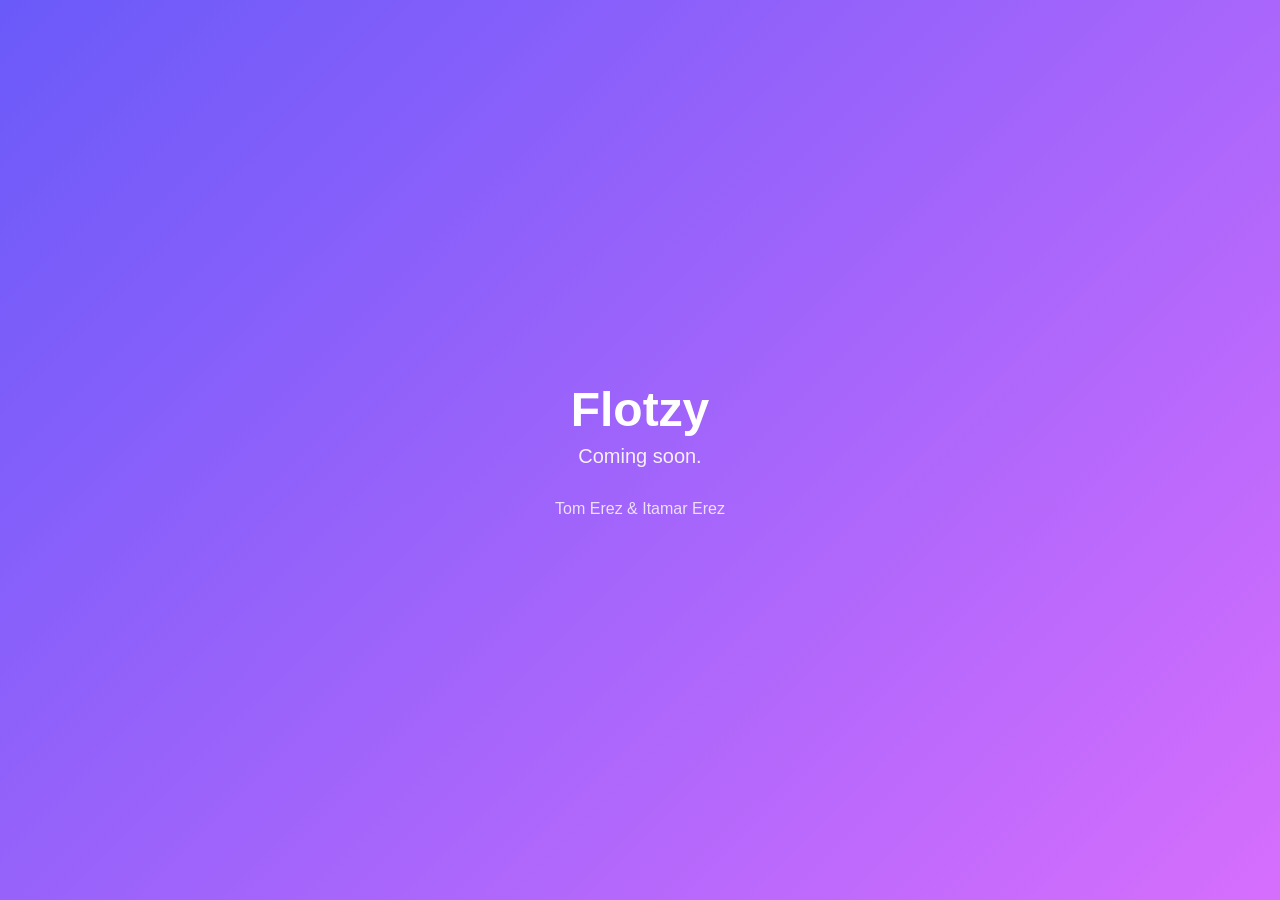
==== index.html @ 6aee915f "Add names to landing page footer Co-Authored-By: Claude Sonnet 5 <noreply@anthropic.com>" ====
<!DOCTYPE html>
<html lang="en">
<head>
<meta charset="UTF-8">
<meta name="viewport" content="width=device-width, initial-scale=1.0">
<title>Flotzy</title>
<style>
  * { box-sizing: border-box; margin: 0; padding: 0; }
  body {
    min-height: 100vh;
    display: flex;
    align-items: center;
    justify-content: center;
    font-family: -apple-system, BlinkMacSystemFont, "Segoe UI", Roboto, sans-serif;
    background: linear-gradient(135deg, #6a5af9, #d66efd);
    color: #fff;
    text-align: center;
    padding: 2rem;
  }
  h1 { font-size: 3rem; margin-bottom: 0.5rem; }
  p { font-size: 1.25rem; opacity: 0.9; }
  footer { margin-top: 2rem; font-size: 1rem; opacity: 0.8; }
</style>
</head>
<body>
  <div>
    <h1>Flotzy</h1>
    <p>Coming soon.</p>
    <footer>Tom Erez &amp; Itamar Erez</footer>
  </div>
</body>
</html>
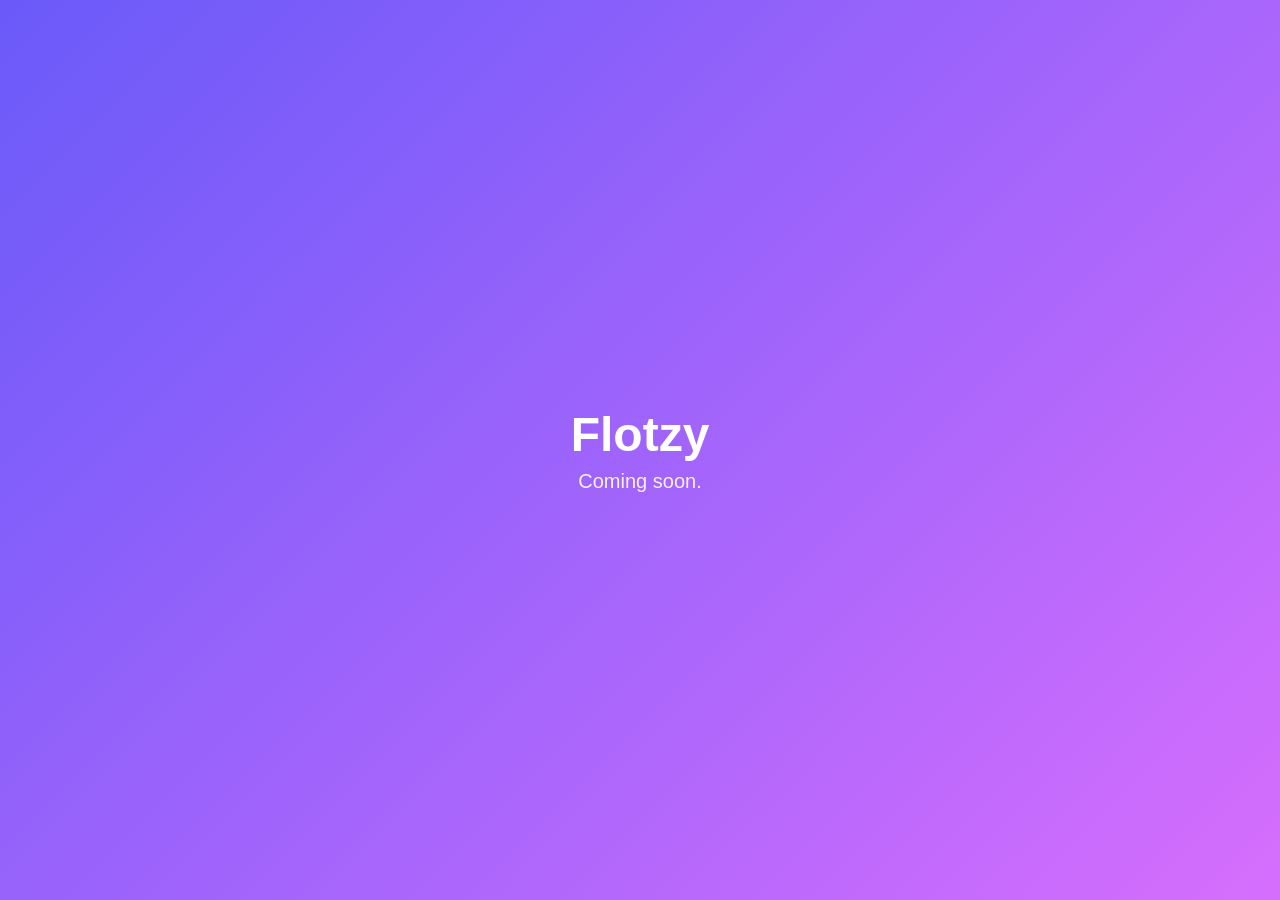
==== commit a86064d3: "Get rid of names" ====
--- a/index.html
+++ b/index.html
@@ -19,14 +19,12 @@
   }
   h1 { font-size: 3rem; margin-bottom: 0.5rem; }
   p { font-size: 1.25rem; opacity: 0.9; }
-  footer { margin-top: 2rem; font-size: 1rem; opacity: 0.8; }
 </style>
 </head>
 <body>
   <div>
     <h1>Flotzy</h1>
     <p>Coming soon.</p>
-    <footer>Tom Erez &amp; Itamar Erez</footer>
   </div>
 </body>
 </html>
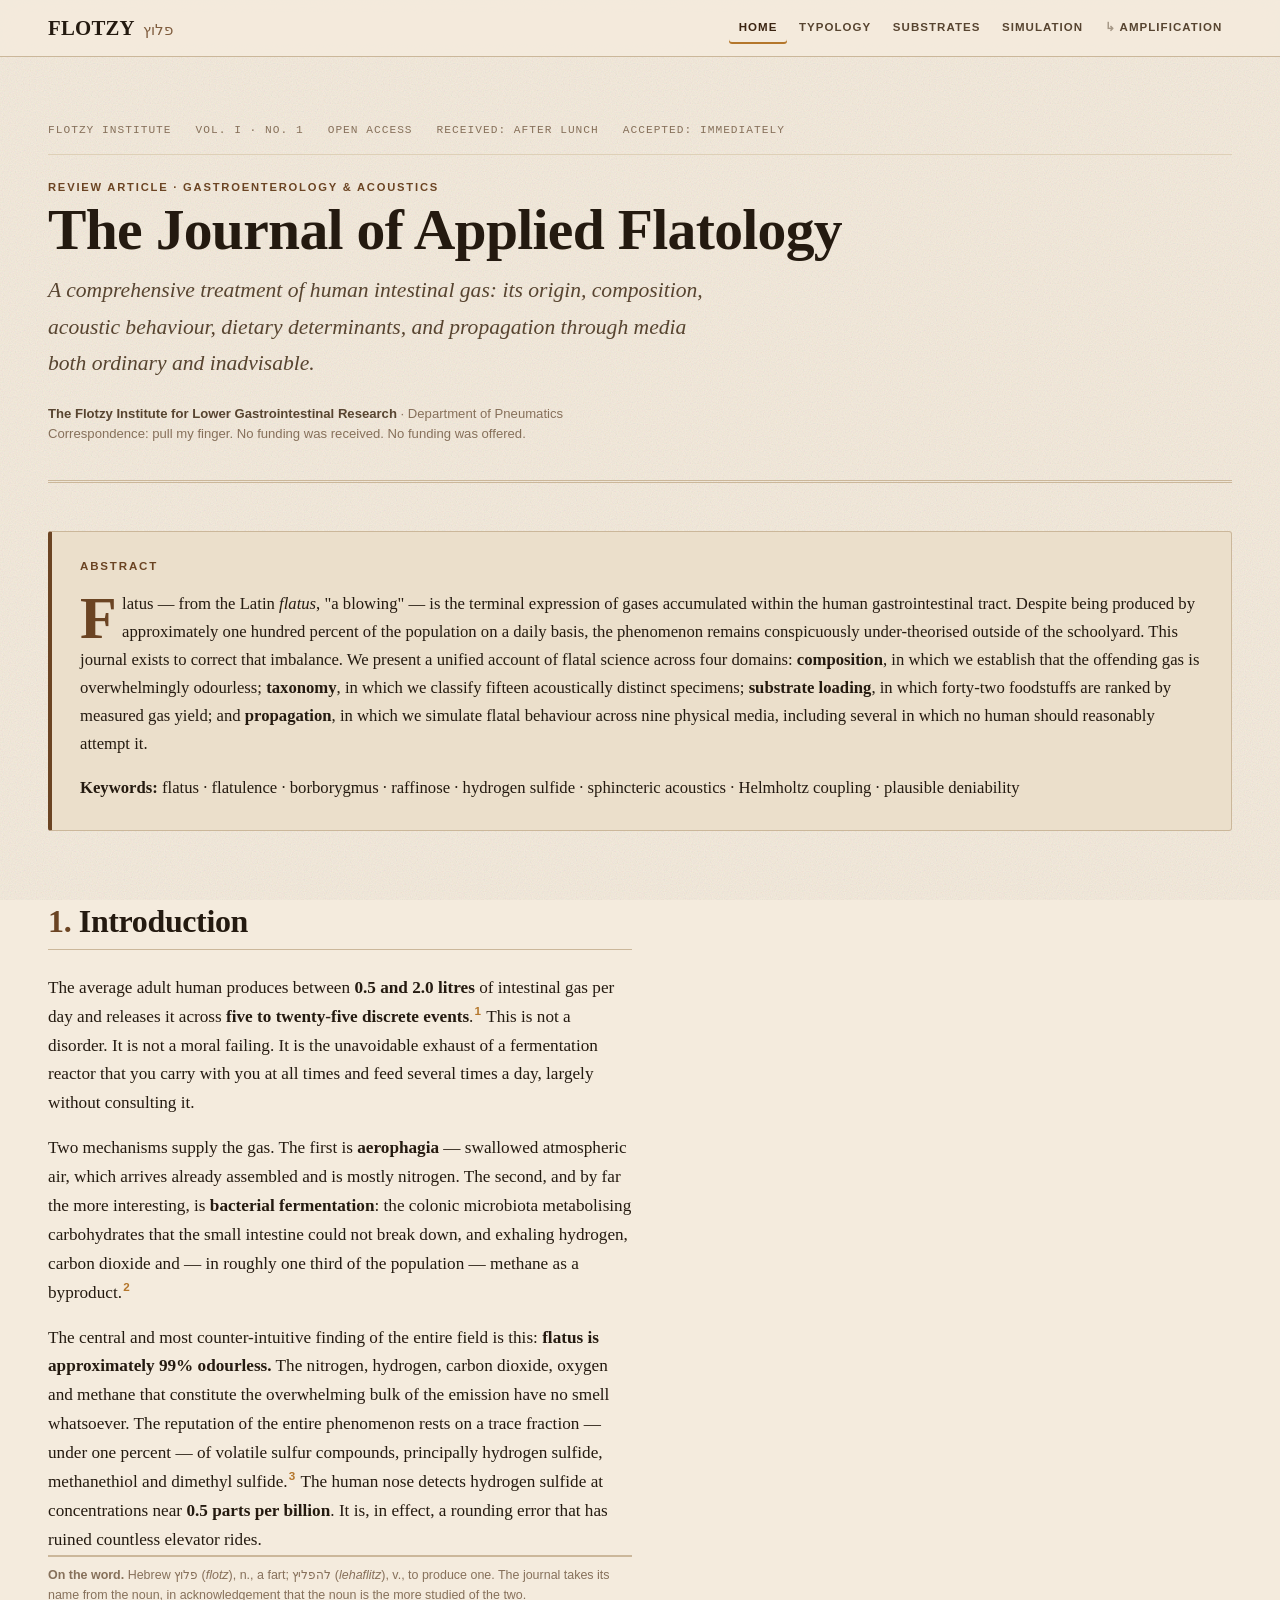
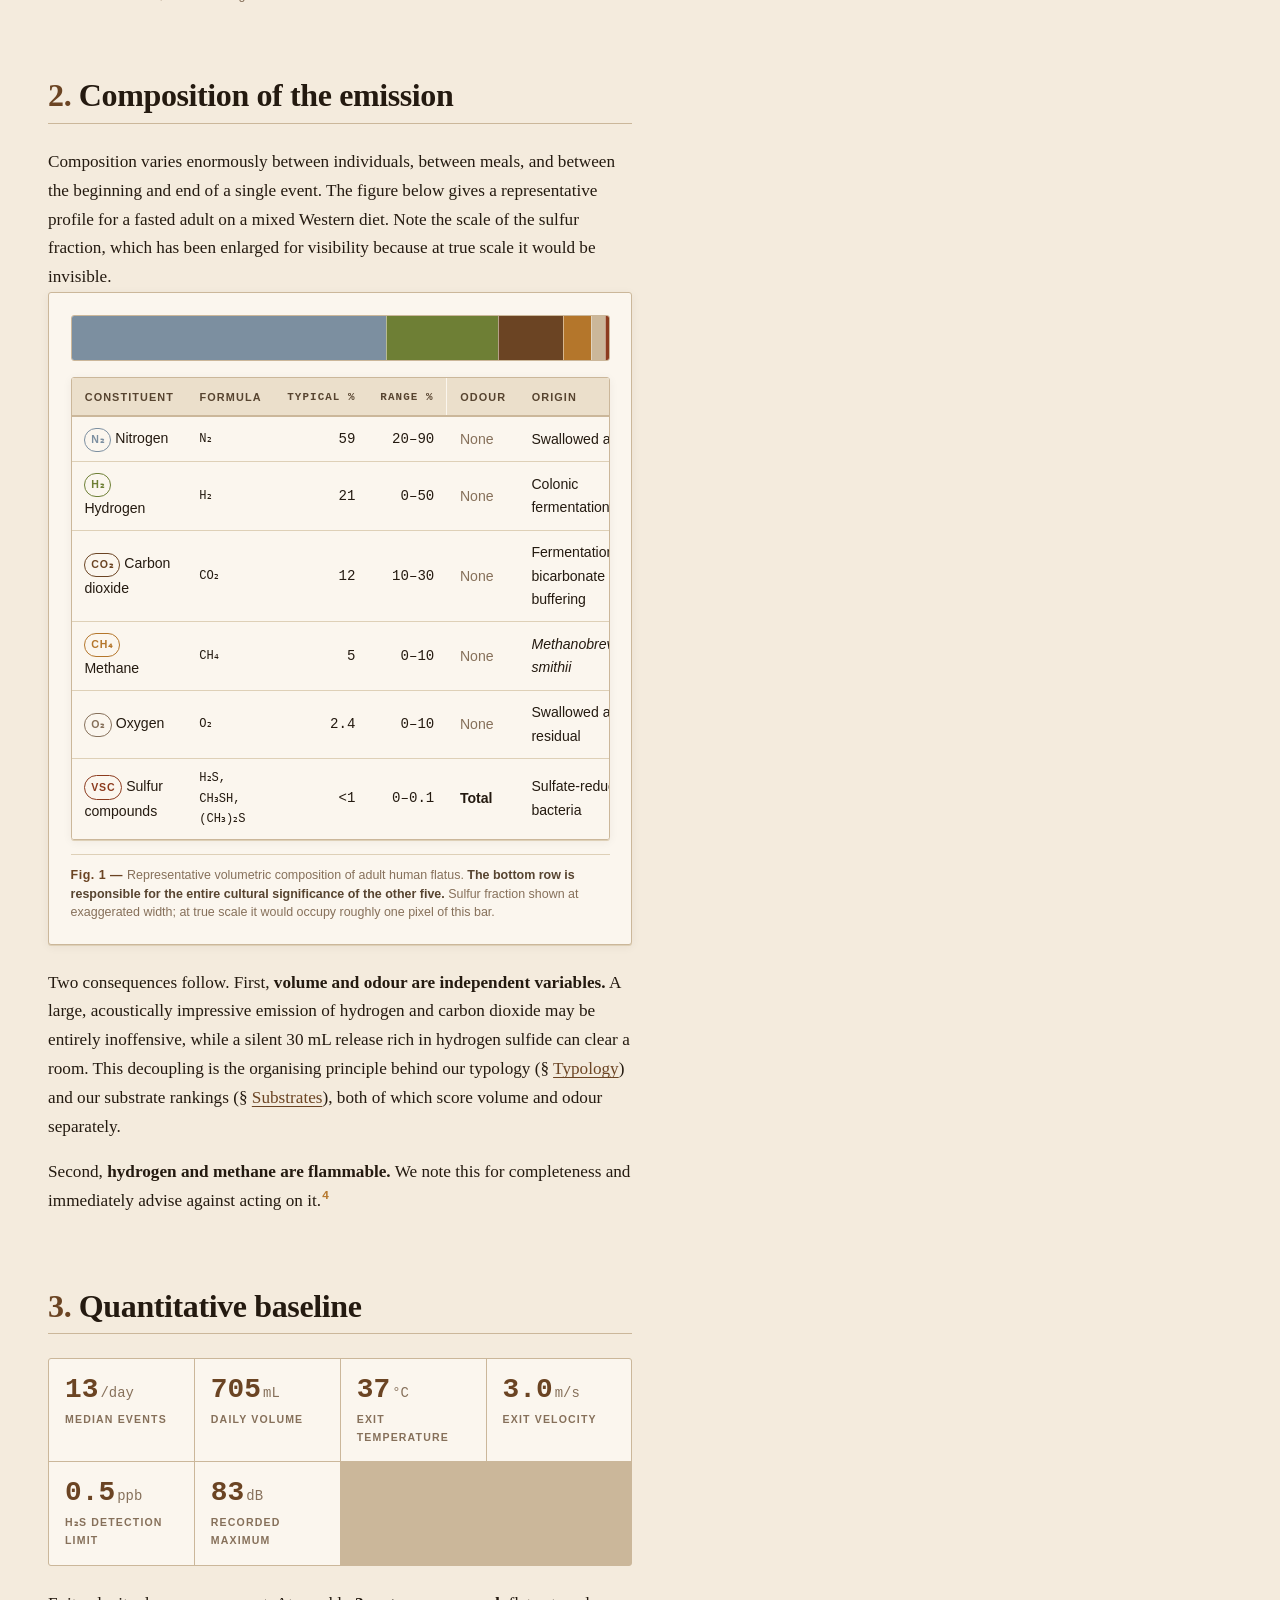
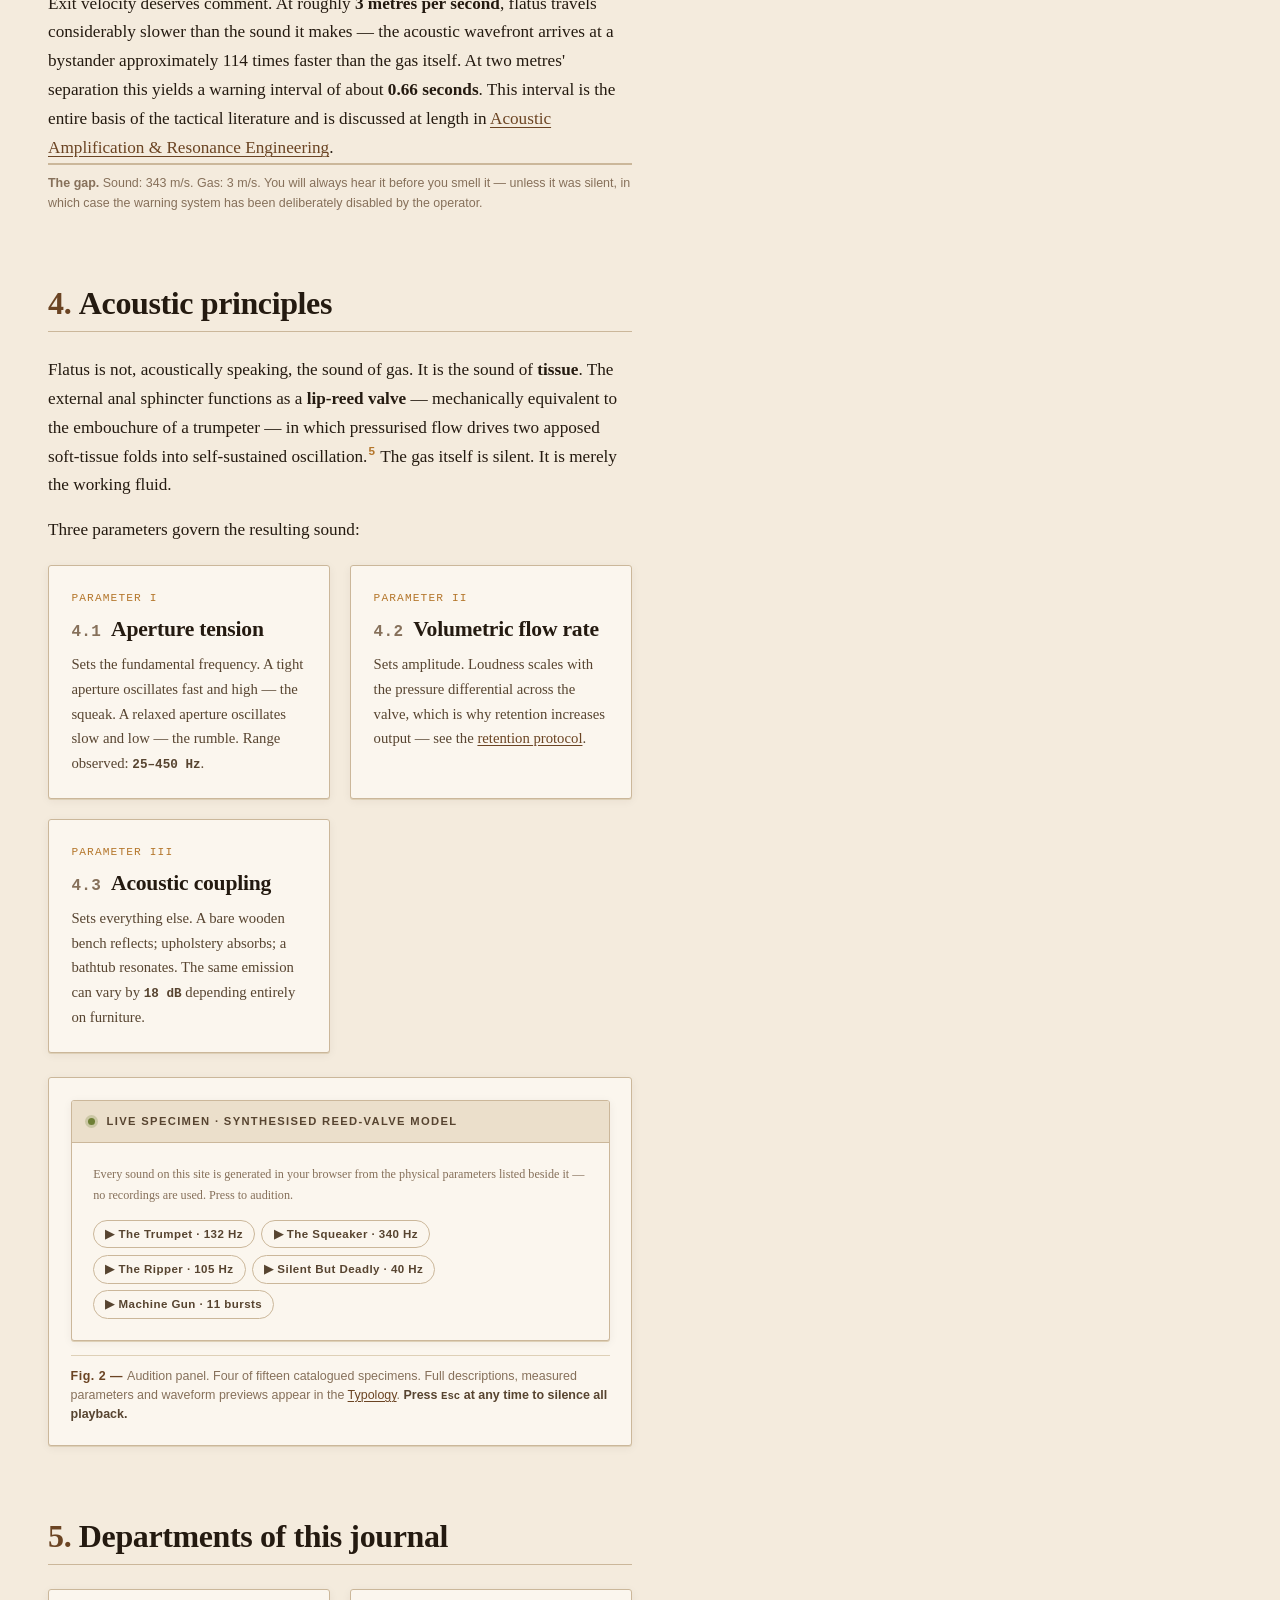
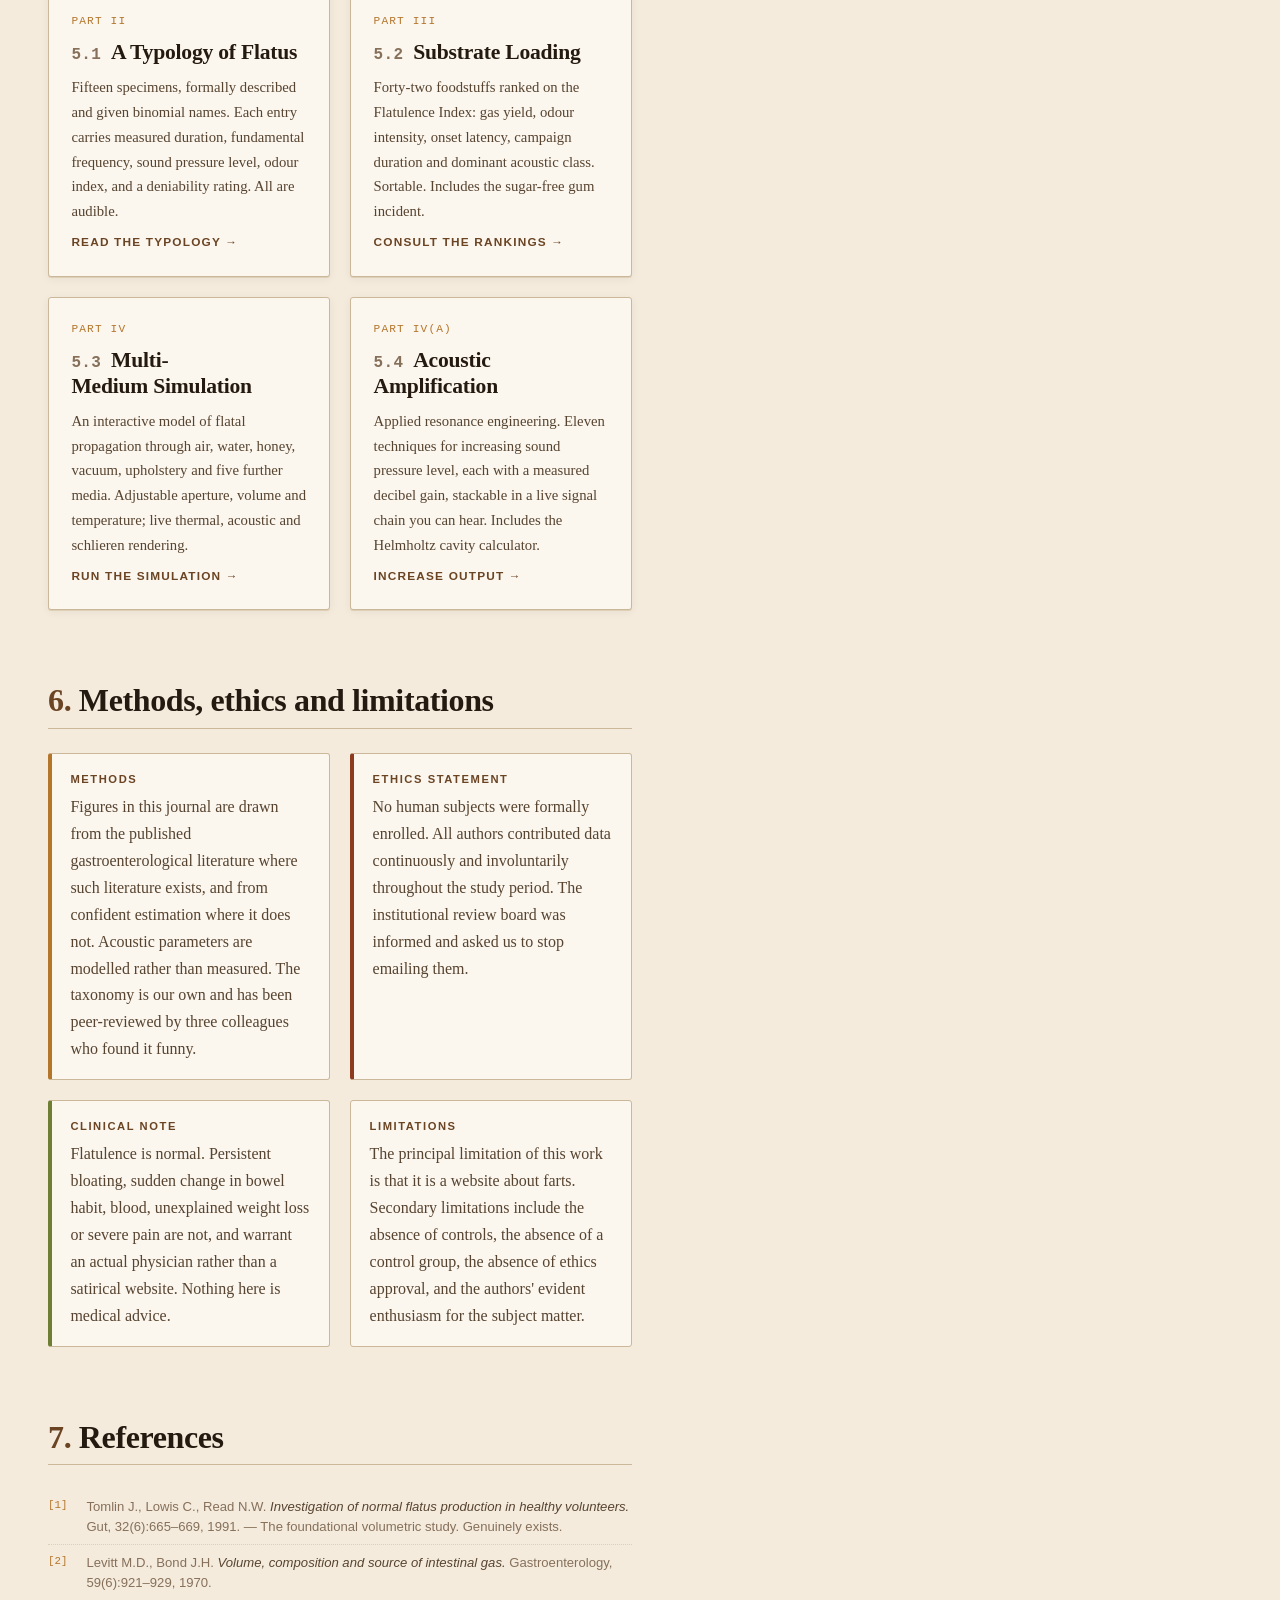
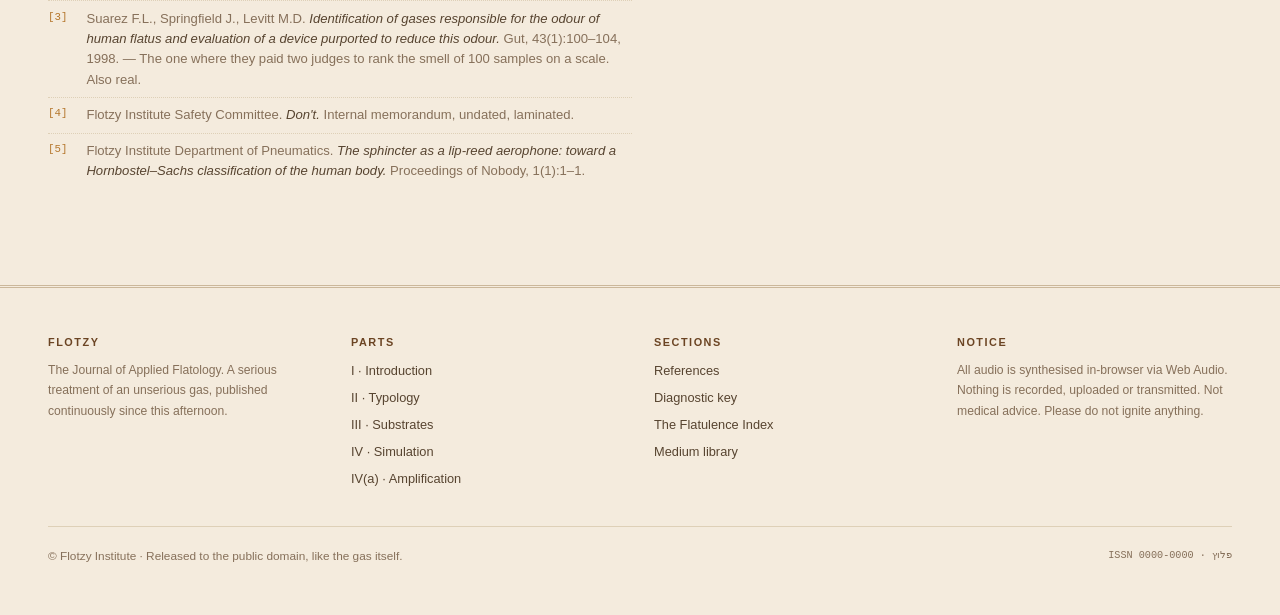
==== commit f077f6a9: "Claude" ====
--- a/index.html
+++ b/index.html
@@ -2,29 +2,386 @@
 <html lang="en">
 <head>
 <meta charset="UTF-8">
-<meta name="viewport" content="width=device-width, initial-scale=1.0">
-<title>Flotzy</title>
-<style>
-  * { box-sizing: border-box; margin: 0; padding: 0; }
-  body {
-    min-height: 100vh;
-    display: flex;
-    align-items: center;
-    justify-content: center;
-    font-family: -apple-system, BlinkMacSystemFont, "Segoe UI", Roboto, sans-serif;
-    background: linear-gradient(135deg, #6a5af9, #d66efd);
-    color: #fff;
-    text-align: center;
-    padding: 2rem;
-  }
-  h1 { font-size: 3rem; margin-bottom: 0.5rem; }
-  p { font-size: 1.25rem; opacity: 0.9; }
-</style>
+<meta name="viewport" content="width=device-width, initial-scale=1">
+<title>Flotzy — Journal of Applied Flatology</title>
+<meta name="description" content="Flotzy: a peer-reviewed-adjacent journal of applied flatology. Composition, acoustics, taxonomy, dietary loading and multi-medium simulation of human intestinal gas.">
+<meta property="og:title" content="Flotzy — Journal of Applied Flatology">
+<meta property="og:description" content="The serious study of an unserious gas.">
+<meta property="og:type" content="website">
+<link rel="icon" href="data:image/svg+xml,%3Csvg xmlns='http://www.w3.org/2000/svg' viewBox='0 0 32 32'%3E%3Crect width='32' height='32' rx='7' fill='%236B4423'/%3E%3Cellipse cx='12' cy='19' rx='7' ry='5.5' fill='%23E1D2B9' opacity='.9'/%3E%3Cellipse cx='21' cy='14' rx='5' ry='4' fill='%23B4762B'/%3E%3Cellipse cx='24' cy='22' rx='3.4' ry='2.7' fill='%23E1D2B9' opacity='.7'/%3E%3C/svg%3E">
+<link rel="stylesheet" href="assets/css/paper.css">
 </head>
 <body>
-  <div>
-    <h1>Flotzy</h1>
-    <p>Coming soon.</p>
+
+<a class="skip" href="#main">Skip to content</a>
+
+<header class="topbar">
+  <div class="shell topbar__in">
+    <a class="wordmark" href="index.html">
+      <b>FLOTZY</b>
+      <span class="heb" lang="he" dir="rtl">פלוץ</span>
+    </a>
+    <nav class="nav" aria-label="Primary">
+      <a href="index.html">Home</a>
+      <a href="types.html">Typology</a>
+      <a href="foods.html">Substrates</a>
+      <a href="science.html">Simulation</a>
+      <a class="sub" href="amplification.html">Amplification</a>
+    </nav>
   </div>
+</header>
+
+<main id="main" class="shell paper-body">
+
+  <!-- ======================= MASTHEAD ======================= -->
+  <div class="masthead">
+    <div class="masthead__meta">
+      <span>Flotzy Institute</span>
+      <span>Vol. I · No. 1</span>
+      <span>Open Access</span>
+      <span>Received: after lunch</span>
+      <span>Accepted: immediately</span>
+    </div>
+    <p class="kicker">Review Article · Gastroenterology &amp; Acoustics</p>
+    <h1>The Journal of Applied Flatology</h1>
+    <p class="subtitle">A comprehensive treatment of human intestinal gas: its origin, composition,
+      acoustic behaviour, dietary determinants, and propagation through media both ordinary and inadvisable.</p>
+    <p class="byline">
+      <b>The Flotzy Institute for Lower Gastrointestinal Research</b> · Department of Pneumatics<br>
+      Correspondence: pull my finger. <span class="muted">No funding was received. No funding was offered.</span>
+    </p>
+  </div>
+
+  <div class="paper-grid section-gap numbered">
+
+    <!-- ======================= ABSTRACT ======================= -->
+    <div class="full">
+      <div class="abstract flow-md">
+        <h2>Abstract</h2>
+        <p class="dropcap">Flatus — from the Latin <i>flatus</i>, "a blowing" — is the terminal expression of
+          gases accumulated within the human gastrointestinal tract. Despite being produced by
+          approximately one hundred percent of the population on a daily basis, the phenomenon remains
+          conspicuously under-theorised outside of the schoolyard. This journal exists to correct that
+          imbalance. We present a unified account of flatal science across four domains: <b>composition</b>,
+          in which we establish that the offending gas is overwhelmingly odourless; <b>taxonomy</b>, in which
+          we classify fifteen acoustically distinct specimens; <b>substrate loading</b>, in which forty-two
+          foodstuffs are ranked by measured gas yield; and <b>propagation</b>, in which we simulate
+          flatal behaviour across nine physical media, including several in which no human should
+          reasonably attempt it.</p>
+        <p><b>Keywords:</b> flatus · flatulence · borborygmus · raffinose · hydrogen sulfide ·
+          sphincteric acoustics · Helmholtz coupling · plausible deniability</p>
+      </div>
+    </div>
+
+    <!-- ======================= 1. INTRODUCTION ======================= -->
+    <section>
+      <h2 class="section-head">Introduction</h2>
+      <div class="prose flow-md">
+        <p>The average adult human produces between <b>0.5 and 2.0 litres</b> of intestinal gas per day and
+          releases it across <b>five to twenty-five discrete events</b>.<a class="fn" href="#r1">1</a> This is not
+          a disorder. It is not a moral failing. It is the unavoidable exhaust of a fermentation reactor
+          that you carry with you at all times and feed several times a day, largely without consulting it.</p>
+
+        <p>Two mechanisms supply the gas. The first is <b>aerophagia</b> — swallowed atmospheric air, which
+          arrives already assembled and is mostly nitrogen. The second, and by far the more interesting,
+          is <b>bacterial fermentation</b>: the colonic microbiota metabolising carbohydrates that the small
+          intestine could not break down, and exhaling hydrogen, carbon dioxide and — in roughly one third
+          of the population — methane as a byproduct.<a class="fn" href="#r2">2</a></p>
+
+        <p>The central and most counter-intuitive finding of the entire field is this: <b>flatus is
+          approximately 99% odourless.</b> The nitrogen, hydrogen, carbon dioxide, oxygen and methane that
+          constitute the overwhelming bulk of the emission have no smell whatsoever. The reputation of the
+          entire phenomenon rests on a trace fraction — under one percent — of volatile sulfur compounds,
+          principally hydrogen sulfide, methanethiol and dimethyl sulfide.<a class="fn" href="#r3">3</a>
+          The human nose detects hydrogen sulfide at concentrations near <b>0.5 parts per billion</b>.
+          It is, in effect, a rounding error that has ruined countless elevator rides.</p>
+      </div>
+
+      <aside class="marginal">
+        <b>On the word.</b> Hebrew <span lang="he" dir="rtl">פלוץ</span> (<i>flotz</i>), n., a fart;
+        <span lang="he" dir="rtl">להפליץ</span> (<i>lehaflitz</i>), v., to produce one. The journal takes its
+        name from the noun, in acknowledgement that the noun is the more studied of the two.
+      </aside>
+    </section>
+
+    <!-- ======================= 2. COMPOSITION ======================= -->
+    <section>
+      <h2 class="section-head">Composition of the emission</h2>
+
+      <div class="prose flow-md">
+        <p>Composition varies enormously between individuals, between meals, and between the beginning
+          and end of a single event. The figure below gives a representative profile for a fasted adult
+          on a mixed Western diet. Note the scale of the sulfur fraction, which has been enlarged for
+          visibility because at true scale it would be invisible.</p>
+      </div>
+
+      <figure data-fig class="full">
+        <div class="gasbar" role="img" aria-label="Stacked bar: nitrogen 59 percent, hydrogen 21 percent, carbon dioxide 12 percent, methane 5 percent, oxygen 3 percent, sulfur compounds under 1 percent.">
+          <span style="--w:59; --c:var(--steam)"></span>
+          <span style="--w:21; --c:var(--methane)"></span>
+          <span style="--w:12; --c:var(--brown)"></span>
+          <span style="--w:5;  --c:var(--ochre)"></span>
+          <span style="--w:2.4;--c:var(--rule)"></span>
+          <span style="--w:0.6;--c:var(--hazard)"></span>
+        </div>
+
+        <div class="table-wrap" style="margin-top:1rem">
+          <table>
+            <thead>
+              <tr><th>Constituent</th><th>Formula</th><th class="num">Typical %</th><th class="num">Range %</th><th>Odour</th><th>Origin</th></tr>
+            </thead>
+            <tbody>
+              <tr><td><span class="tag tag--steam">N₂</span> Nitrogen</td><td class="mono">N₂</td><td class="num">59</td><td class="num">20–90</td><td class="muted">None</td><td>Swallowed air</td></tr>
+              <tr><td><span class="tag tag--meth">H₂</span> Hydrogen</td><td class="mono">H₂</td><td class="num">21</td><td class="num">0–50</td><td class="muted">None</td><td>Colonic fermentation</td></tr>
+              <tr><td><span class="tag tag--brown">CO₂</span> Carbon dioxide</td><td class="mono">CO₂</td><td class="num">12</td><td class="num">10–30</td><td class="muted">None</td><td>Fermentation; bicarbonate buffering</td></tr>
+              <tr><td><span class="tag tag--ochre">CH₄</span> Methane</td><td class="mono">CH₄</td><td class="num">5</td><td class="num">0–10</td><td class="muted">None</td><td><i>Methanobrevibacter smithii</i></td></tr>
+              <tr><td><span class="tag">O₂</span> Oxygen</td><td class="mono">O₂</td><td class="num">2.4</td><td class="num">0–10</td><td class="muted">None</td><td>Swallowed air, residual</td></tr>
+              <tr><td><span class="tag tag--haz">VSC</span> Sulfur compounds</td><td class="mono">H₂S, CH₃SH, (CH₃)₂S</td><td class="num">&lt;1</td><td class="num">0–0.1</td><td><b>Total</b></td><td>Sulfate-reducing bacteria</td></tr>
+            </tbody>
+          </table>
+        </div>
+        <figcaption>Representative volumetric composition of adult human flatus. <b>The bottom row is
+          responsible for the entire cultural significance of the other five.</b> Sulfur fraction shown at
+          exaggerated width; at true scale it would occupy roughly one pixel of this bar.</figcaption>
+      </figure>
+
+      <div class="prose flow-md" style="margin-top:1.5rem">
+        <p>Two consequences follow. First, <b>volume and odour are independent variables.</b> A large,
+          acoustically impressive emission of hydrogen and carbon dioxide may be entirely inoffensive,
+          while a silent 30 mL release rich in hydrogen sulfide can clear a room. This decoupling is the
+          organising principle behind our typology (§ <a href="types.html">Typology</a>) and our substrate
+          rankings (§ <a href="foods.html">Substrates</a>), both of which score volume and odour separately.</p>
+        <p>Second, <b>hydrogen and methane are flammable.</b> We note this for completeness and
+          immediately advise against acting on it.<a class="fn" href="#r4">4</a></p>
+      </div>
+    </section>
+
+    <!-- ======================= 3. QUANTITATIVE BASELINE ======================= -->
+    <section>
+      <h2 class="section-head">Quantitative baseline</h2>
+
+      <div class="full">
+        <div class="metrics">
+          <div class="metric"><div class="metric__v">13<small>/day</small></div><div class="metric__k">Median events</div></div>
+          <div class="metric"><div class="metric__v">705<small>mL</small></div><div class="metric__k">Daily volume</div></div>
+          <div class="metric"><div class="metric__v">37<small>°C</small></div><div class="metric__k">Exit temperature</div></div>
+          <div class="metric"><div class="metric__v">3.0<small>m/s</small></div><div class="metric__k">Exit velocity</div></div>
+          <div class="metric"><div class="metric__v">0.5<small>ppb</small></div><div class="metric__k">H₂S detection limit</div></div>
+          <div class="metric"><div class="metric__v">83<small>dB</small></div><div class="metric__k">Recorded maximum</div></div>
+        </div>
+      </div>
+
+      <div class="prose flow-md" style="margin-top:1.5rem">
+        <p>Exit velocity deserves comment. At roughly <b>3 metres per second</b>, flatus travels
+          considerably slower than the sound it makes — the acoustic wavefront arrives at a bystander
+          approximately 114 times faster than the gas itself. At two metres' separation this yields a
+          warning interval of about <b>0.66 seconds</b>. This interval is the entire basis of the tactical
+          literature and is discussed at length in
+          <a href="amplification.html">Acoustic Amplification &amp; Resonance Engineering</a>.</p>
+      </div>
+
+      <aside class="marginal">
+        <b>The gap.</b> Sound: 343 m/s. Gas: 3 m/s. You will always hear it before you smell it — unless
+        it was silent, in which case the warning system has been deliberately disabled by the operator.
+      </aside>
+    </section>
+
+    <!-- ======================= 4. ACOUSTICS ======================= -->
+    <section>
+      <h2 class="section-head">Acoustic principles</h2>
+
+      <div class="prose flow-md">
+        <p>Flatus is not, acoustically speaking, the sound of gas. It is the sound of <b>tissue</b>. The
+          external anal sphincter functions as a <b>lip-reed valve</b> — mechanically equivalent to the
+          embouchure of a trumpeter — in which pressurised flow drives two apposed soft-tissue folds into
+          self-sustained oscillation.<a class="fn" href="#r5">5</a> The gas itself is silent. It is merely
+          the working fluid.</p>
+
+        <p>Three parameters govern the resulting sound:</p>
+      </div>
+
+      <div class="grid-2 full" style="margin-top:1.25rem">
+        <div class="card">
+          <span class="card__no">Parameter I</span>
+          <h3>Aperture tension</h3>
+          <p>Sets the fundamental frequency. A tight aperture oscillates fast and high — the squeak. A
+            relaxed aperture oscillates slow and low — the rumble. Range observed: <b class="mono">25–450 Hz</b>.</p>
+        </div>
+        <div class="card">
+          <span class="card__no">Parameter II</span>
+          <h3>Volumetric flow rate</h3>
+          <p>Sets amplitude. Loudness scales with the pressure differential across the valve, which is why
+            retention increases output — see the <a href="amplification.html">retention protocol</a>.</p>
+        </div>
+        <div class="card">
+          <span class="card__no">Parameter III</span>
+          <h3>Acoustic coupling</h3>
+          <p>Sets everything else. A bare wooden bench reflects; upholstery absorbs; a bathtub resonates.
+            The same emission can vary by <b class="mono">18 dB</b> depending entirely on furniture.</p>
+        </div>
+      </div>
+
+      <figure data-fig class="full" style="margin-top:1.5rem">
+        <div class="panel">
+          <div class="panel__bar"><span class="dot"></span> Live specimen · synthesised reed-valve model</div>
+          <div class="panel__body">
+            <p class="tiny muted" style="margin-bottom:.9rem">Every sound on this site is generated in your
+              browser from the physical parameters listed beside it — no recordings are used. Press to audition.</p>
+            <div class="chips">
+              <button class="chip" data-fart="trumpet" type="button">▶ The Trumpet · 132 Hz</button>
+              <button class="chip" data-fart="squeaker" type="button">▶ The Squeaker · 340 Hz</button>
+              <button class="chip" data-fart="ripper" type="button">▶ The Ripper · 105 Hz</button>
+              <button class="chip" data-fart="silent" type="button">▶ Silent But Deadly · 40 Hz</button>
+              <button class="chip" data-fart="machinegun" type="button">▶ Machine Gun · 11 bursts</button>
+            </div>
+          </div>
+        </div>
+        <figcaption>Audition panel. Four of fifteen catalogued specimens. Full descriptions, measured
+          parameters and waveform previews appear in the <a href="types.html">Typology</a>.
+          <b>Press <kbd>Esc</kbd> at any time to silence all playback.</b></figcaption>
+      </figure>
+    </section>
+
+    <!-- ======================= 5. DEPARTMENTS ======================= -->
+    <section>
+      <h2 class="section-head">Departments of this journal</h2>
+
+      <div class="cards full">
+        <a class="card" href="types.html">
+          <span class="card__no">Part II</span>
+          <h3>A Typology of Flatus</h3>
+          <p>Fifteen specimens, formally described and given binomial names. Each entry carries measured
+            duration, fundamental frequency, sound pressure level, odour index, and a deniability rating.
+            All are audible.</p>
+          <span class="card__go">Read the typology →</span>
+        </a>
+        <a class="card" href="foods.html">
+          <span class="card__no">Part III</span>
+          <h3>Substrate Loading</h3>
+          <p>Forty-two foodstuffs ranked on the Flatulence Index: gas yield, odour intensity, onset latency,
+            campaign duration and dominant acoustic class. Sortable. Includes the sugar-free gum incident.</p>
+          <span class="card__go">Consult the rankings →</span>
+        </a>
+        <a class="card" href="science.html">
+          <span class="card__no">Part IV</span>
+          <h3>Multi-Medium Simulation</h3>
+          <p>An interactive model of flatal propagation through air, water, honey, vacuum, upholstery and
+            five further media. Adjustable aperture, volume and temperature; live thermal, acoustic and
+            schlieren rendering.</p>
+          <span class="card__go">Run the simulation →</span>
+        </a>
+        <a class="card" href="amplification.html">
+          <span class="card__no">Part IV(a)</span>
+          <h3>Acoustic Amplification</h3>
+          <p>Applied resonance engineering. Eleven techniques for increasing sound pressure level, each
+            with a measured decibel gain, stackable in a live signal chain you can hear. Includes the
+            Helmholtz cavity calculator.</p>
+          <span class="card__go">Increase output →</span>
+        </a>
+      </div>
+    </section>
+
+    <!-- ======================= 6. ETHICS ======================= -->
+    <section>
+      <h2 class="section-head">Methods, ethics and limitations</h2>
+
+      <div class="grid-2 full">
+        <div class="note note--data">
+          <span class="note__title">Methods</span>
+          Figures in this journal are drawn from the published gastroenterological literature where such
+          literature exists, and from confident estimation where it does not. Acoustic parameters are
+          modelled rather than measured. The taxonomy is our own and has been peer-reviewed by three
+          colleagues who found it funny.
+        </div>
+        <div class="note note--warn">
+          <span class="note__title">Ethics statement</span>
+          No human subjects were formally enrolled. All authors contributed data continuously and
+          involuntarily throughout the study period. The institutional review board was informed and
+          asked us to stop emailing them.
+        </div>
+        <div class="note note--tip">
+          <span class="note__title">Clinical note</span>
+          Flatulence is normal. Persistent bloating, sudden change in bowel habit, blood, unexplained
+          weight loss or severe pain are not, and warrant an actual physician rather than a satirical
+          website. Nothing here is medical advice.
+        </div>
+        <div class="note">
+          <span class="note__title">Limitations</span>
+          The principal limitation of this work is that it is a website about farts. Secondary limitations
+          include the absence of controls, the absence of a control group, the absence of ethics approval,
+          and the authors' evident enthusiasm for the subject matter.
+        </div>
+      </div>
+    </section>
+
+    <!-- ======================= REFERENCES ======================= -->
+    <section id="refs">
+      <h2 class="section-head">References</h2>
+      <ol class="refs full">
+        <li id="r1">Tomlin J., Lowis C., Read N.W. <i>Investigation of normal flatus production in healthy volunteers.</i>
+          Gut, 32(6):665–669, 1991. — The foundational volumetric study. Genuinely exists.</li>
+        <li id="r2">Levitt M.D., Bond J.H. <i>Volume, composition and source of intestinal gas.</i>
+          Gastroenterology, 59(6):921–929, 1970.</li>
+        <li id="r3">Suarez F.L., Springfield J., Levitt M.D. <i>Identification of gases responsible for the odour
+          of human flatus and evaluation of a device purported to reduce this odour.</i> Gut, 43(1):100–104, 1998.
+          — The one where they paid two judges to rank the smell of 100 samples on a scale. Also real.</li>
+        <li id="r4">Flotzy Institute Safety Committee. <i>Don't.</i> Internal memorandum, undated, laminated.</li>
+        <li id="r5">Flotzy Institute Department of Pneumatics. <i>The sphincter as a lip-reed aerophone:
+          toward a Hornbostel–Sachs classification of the human body.</i> Proceedings of Nobody, 1(1):1–1.</li>
+      </ol>
+    </section>
+
+  </div>
+</main>
+
+<footer class="site-foot">
+  <div class="shell">
+    <div class="site-foot__grid">
+      <div>
+        <h4>Flotzy</h4>
+        <p class="tiny">The Journal of Applied Flatology. A serious treatment of an unserious gas,
+          published continuously since this afternoon.</p>
+      </div>
+      <div>
+        <h4>Parts</h4>
+        <ul>
+          <li><a href="index.html">I · Introduction</a></li>
+          <li><a href="types.html">II · Typology</a></li>
+          <li><a href="foods.html">III · Substrates</a></li>
+          <li><a href="science.html">IV · Simulation</a></li>
+          <li><a href="amplification.html">IV(a) · Amplification</a></li>
+        </ul>
+      </div>
+      <div>
+        <h4>Sections</h4>
+        <ul>
+          <li><a href="#refs">References</a></li>
+          <li><a href="types.html#key">Diagnostic key</a></li>
+          <li><a href="foods.html#index">The Flatulence Index</a></li>
+          <li><a href="science.html#media">Medium library</a></li>
+        </ul>
+      </div>
+      <div>
+        <h4>Notice</h4>
+        <p class="tiny">All audio is synthesised in-browser via Web Audio. Nothing is recorded, uploaded
+          or transmitted. Not medical advice. Please do not ignite anything.</p>
+      </div>
+    </div>
+    <div class="site-foot__base">
+      <span>© Flotzy Institute · Released to the public domain, like the gas itself.</span>
+      <span class="mono">ISSN 0000-0000 · <span lang="he" dir="rtl">פלוץ</span></span>
+    </div>
+  </div>
+</footer>
+
+<style>
+  /* Page-local: stacked gas composition bar */
+  .gasbar { display: flex; height: 46px; border-radius: 3px; overflow: hidden; border: 1px solid var(--rule); }
+  .gasbar span { flex: var(--w); background: var(--c); }
+  .gasbar span + span { border-left: 1px solid color-mix(in srgb, var(--paper) 55%, transparent); }
+</style>
+
+<script src="assets/js/synth.js"></script>
+<script src="assets/js/site.js"></script>
 </body>
 </html>
--- a/assets/css/paper.css
+++ b/assets/css/paper.css
@@ -0,0 +1,1068 @@
+/* ============================================================
+   FLOTZY — Journal of Applied Flatology
+   paper.css — shared design system
+   A serious typographic system for an unserious subject.
+   ============================================================ */
+
+/* ---------- 1. Tokens ---------- */
+
+:root {
+  /* Paper & ink */
+  --paper:      #F4EBDD;
+  --paper-2:    #EBDFCB;
+  --paper-3:    #E1D2B9;
+  --card:       #FBF6EE;
+  --ink:        #241A10;
+  --ink-2:      #574430;
+  --ink-3:      #86705A;
+  --rule:       #CBB79A;
+  --rule-soft:  #DED0B7;
+
+  /* Brand — the brown */
+  --brown:      #6B4423;
+  --brown-deep: #3B2412;
+  --brown-lite: #9A6B39;
+  --ochre:      #B4762B;
+  --methane:    #6E7F35;
+  --sulfur:     #B79B1E;
+  --hazard:     #8C3B1E;
+  --steam:      #7C8FA0;
+
+  /* Type */
+  --serif: "Iowan Old Style", "Palatino Linotype", Palatino, "Book Antiqua",
+           Georgia, "Times New Roman", serif;
+  --sans:  "Inter", -apple-system, BlinkMacSystemFont, "Segoe UI", Roboto,
+           "Helvetica Neue", Arial, sans-serif;
+  --mono:  "SFMono-Regular", "Cascadia Mono", Consolas, "Liberation Mono",
+           Menlo, monospace;
+
+  /* Metrics */
+  --measure: 68ch;
+  --gutter: clamp(1.25rem, 4vw, 3rem);
+  --shell: 1220px;
+  --radius: 3px;
+
+  /* Elevation — paper stacks, it doesn't float */
+  --lift-1: 0 1px 0 var(--rule-soft), 0 2px 10px rgba(59, 36, 18, .06);
+  --lift-2: 0 1px 0 var(--rule), 0 10px 34px rgba(59, 36, 18, .11);
+
+  color-scheme: light dark;
+}
+
+@media (prefers-color-scheme: dark) {
+  :root {
+    --paper:      #17120D;
+    --paper-2:    #1E1811;
+    --paper-3:    #2A2118;
+    --card:       #201A13;
+    --ink:        #F0E4D2;
+    --ink-2:      #C3B199;
+    --ink-3:      #8E7C66;
+    --rule:       #4A3A28;
+    --rule-soft:  #33281C;
+
+    --brown:      #C79157;
+    --brown-deep: #E0B583;
+    --brown-lite: #A87540;
+    --ochre:      #DBA24C;
+    --methane:    #A6BB5E;
+    --sulfur:     #D8BE3C;
+    --hazard:     #D97A52;
+    --steam:      #9BB0C2;
+
+    --lift-1: 0 1px 0 #00000055, 0 2px 10px rgba(0, 0, 0, .35);
+    --lift-2: 0 1px 0 #00000066, 0 12px 34px rgba(0, 0, 0, .5);
+  }
+}
+
+/* ---------- 2. Reset ---------- */
+
+*, *::before, *::after { box-sizing: border-box; }
+* { margin: 0; }
+
+html {
+  -webkit-text-size-adjust: 100%;
+  scroll-behavior: smooth;
+  scroll-padding-top: 5.5rem;
+}
+@media (prefers-reduced-motion: reduce) {
+  html { scroll-behavior: auto; }
+  *, *::before, *::after {
+    animation-duration: .001ms !important;
+    animation-iteration-count: 1 !important;
+    transition-duration: .001ms !important;
+  }
+}
+
+body {
+  background: var(--paper);
+  color: var(--ink);
+  font-family: var(--serif);
+  font-size: clamp(1rem, .96rem + .2vw, 1.075rem);
+  line-height: 1.68;
+  text-rendering: optimizeLegibility;
+  -webkit-font-smoothing: antialiased;
+  overflow-x: hidden;
+}
+
+/* Paper grain */
+body::before {
+  content: "";
+  position: fixed;
+  inset: 0;
+  z-index: 0;
+  pointer-events: none;
+  opacity: .5;
+  mix-blend-mode: multiply;
+  background-image: url("data:image/svg+xml,%3Csvg xmlns='http://www.w3.org/2000/svg' width='180' height='180'%3E%3Cfilter id='n'%3E%3CfeTurbulence type='fractalNoise' baseFrequency='.85' numOctaves='4' stitchTiles='stitch'/%3E%3C/filter%3E%3Crect width='180' height='180' filter='url(%23n)' opacity='.35'/%3E%3C/svg%3E");
+}
+@media (prefers-color-scheme: dark) {
+  body::before { mix-blend-mode: overlay; opacity: .22; }
+}
+
+img, svg, canvas { display: block; max-width: 100%; }
+canvas { height: auto; }
+
+a { color: var(--brown); text-underline-offset: .16em; text-decoration-thickness: from-font; }
+a:hover { color: var(--ochre); }
+:focus-visible { outline: 2px solid var(--ochre); outline-offset: 3px; border-radius: 2px; }
+
+::selection { background: color-mix(in srgb, var(--ochre) 32%, transparent); }
+
+/* ---------- 3. Typography ---------- */
+
+h1, h2, h3, h4, h5 {
+  font-family: var(--serif);
+  font-weight: 600;
+  line-height: 1.18;
+  letter-spacing: -0.012em;
+  text-wrap: balance;
+}
+h1 { font-size: clamp(2.1rem, 1.5rem + 2.9vw, 3.6rem); }
+h2 { font-size: clamp(1.5rem, 1.25rem + 1.15vw, 2rem); }
+h3 { font-size: clamp(1.15rem, 1.05rem + .5vw, 1.35rem); }
+h4 { font-size: 1.05rem; }
+
+p + p { margin-top: .85em; }
+
+strong { font-weight: 650; }
+em { font-style: italic; }
+
+.lede {
+  font-size: clamp(1.1rem, 1.02rem + .45vw, 1.3rem);
+  line-height: 1.6;
+  color: var(--ink-2);
+}
+
+.binomial { font-style: italic; color: var(--ink-2); }
+
+.kicker,
+.eyebrow {
+  font-family: var(--sans);
+  font-size: .7rem;
+  font-weight: 600;
+  letter-spacing: .16em;
+  text-transform: uppercase;
+  color: var(--brown);
+}
+
+.smallcaps {
+  font-variant-caps: all-small-caps;
+  letter-spacing: .06em;
+}
+
+.mono, code, kbd, samp {
+  font-family: var(--mono);
+  font-size: .86em;
+  font-variant-ligatures: none;
+}
+
+code:not(pre code) {
+  background: var(--paper-2);
+  border: 1px solid var(--rule-soft);
+  border-radius: var(--radius);
+  padding: .08em .34em;
+}
+
+.num { font-variant-numeric: tabular-nums lining-nums; }
+
+/* Drop cap */
+.dropcap::first-letter {
+  float: left;
+  font-size: 3.6em;
+  line-height: .82;
+  padding: .05em .09em 0 0;
+  color: var(--brown);
+  font-weight: 600;
+}
+
+/* ---------- 4. Shell & layout ---------- */
+
+.shell {
+  width: min(100% - (var(--gutter) * 2), var(--shell));
+  margin-inline: auto;
+  position: relative;
+  z-index: 1;
+}
+
+.prose { max-width: var(--measure); }
+
+/* Tufte-ish: content column + margin column for notes/figures */
+.paper-grid {
+  display: grid;
+  grid-template-columns: minmax(0, var(--measure)) minmax(0, 1fr);
+  gap: 0 clamp(1.5rem, 3vw, 3.25rem);
+  align-items: start;
+}
+.paper-grid > * { grid-column: 1; min-width: 0; }
+.paper-grid > .marginal { grid-column: 2; }
+.paper-grid > .full { grid-column: 1 / -1; }
+
+@media (max-width: 1080px) {
+  .paper-grid { grid-template-columns: minmax(0, 1fr); }
+  .paper-grid > .marginal,
+  .paper-grid > .full { grid-column: 1; }
+}
+
+section { scroll-margin-top: 5.5rem; }
+
+.stack > * + * { margin-top: var(--s, 1rem); }
+.section-gap > * + * { margin-top: clamp(2.75rem, 6vw, 4.5rem); }
+
+/* Section numbering */
+.numbered { counter-reset: sect; }
+.numbered > section { counter-increment: sect; counter-reset: sub; }
+.numbered > section > h2::before {
+  content: counter(sect) ". ";
+  color: var(--brown);
+  font-variant-numeric: lining-nums;
+}
+.numbered > section h3 { counter-increment: sub; }
+.numbered > section h3::before {
+  content: counter(sect) "." counter(sub) "  ";
+  color: var(--ink-3);
+  font-family: var(--mono);
+  font-size: .74em;
+  letter-spacing: .02em;
+}
+
+.section-head {
+  border-bottom: 1px solid var(--rule);
+  padding-bottom: .5rem;
+  margin-bottom: 1.5rem;
+}
+
+/* ---------- 5. Site header ---------- */
+
+.topbar {
+  position: sticky;
+  top: 0;
+  z-index: 60;
+  background: color-mix(in srgb, var(--paper) 88%, transparent);
+  backdrop-filter: blur(12px) saturate(1.3);
+  -webkit-backdrop-filter: blur(12px) saturate(1.3);
+  border-bottom: 1px solid var(--rule);
+}
+.topbar__in {
+  display: flex;
+  align-items: center;
+  gap: 1rem;
+  min-height: 3.5rem;
+  padding-block: .5rem;
+}
+
+.wordmark {
+  display: inline-flex;
+  align-items: baseline;
+  gap: .5rem;
+  text-decoration: none;
+  color: var(--ink);
+  flex: none;
+}
+.wordmark b {
+  font-size: 1.3rem;
+  font-weight: 700;
+  letter-spacing: .01em;
+}
+.wordmark .heb {
+  font-size: .95rem;
+  color: var(--brown);
+  opacity: .85;
+}
+
+.nav {
+  margin-left: auto;
+  display: flex;
+  align-items: center;
+  gap: .15rem;
+  flex-wrap: wrap;
+  font-family: var(--sans);
+  font-size: .78rem;
+  font-weight: 500;
+  letter-spacing: .04em;
+}
+.nav a {
+  color: var(--ink-2);
+  text-decoration: none;
+  padding: .42rem .6rem;
+  border-radius: var(--radius);
+  white-space: nowrap;
+  text-transform: uppercase;
+  letter-spacing: .09em;
+  font-size: .72rem;
+  font-weight: 600;
+}
+.nav a:hover { background: var(--paper-2); color: var(--ink); }
+.nav a[aria-current="page"] {
+  color: var(--brown-deep);
+  box-shadow: inset 0 -2px 0 var(--ochre);
+}
+@media (prefers-color-scheme: dark) {
+  .nav a[aria-current="page"] { color: var(--brown-deep); }
+}
+.nav a.sub::before {
+  content: "↳ ";
+  opacity: .5;
+}
+
+/* ---------- 6. Masthead ---------- */
+
+.masthead {
+  border-bottom: 3px double var(--rule);
+  padding: clamp(2.25rem, 6vw, 4rem) 0 clamp(1.5rem, 3vw, 2.25rem);
+  margin-bottom: clamp(2rem, 5vw, 3rem);
+}
+.masthead__meta {
+  display: flex;
+  flex-wrap: wrap;
+  gap: .5rem 1.5rem;
+  font-family: var(--mono);
+  font-size: .7rem;
+  letter-spacing: .09em;
+  text-transform: uppercase;
+  color: var(--ink-3);
+  padding-bottom: .9rem;
+  margin-bottom: 1.4rem;
+  border-bottom: 1px solid var(--rule-soft);
+}
+.masthead h1 { margin-bottom: .5rem; }
+.masthead .subtitle {
+  font-size: clamp(1.05rem, .95rem + .5vw, 1.35rem);
+  color: var(--ink-2);
+  font-style: italic;
+  max-width: 62ch;
+}
+
+.byline {
+  margin-top: 1.4rem;
+  font-family: var(--sans);
+  font-size: .82rem;
+  color: var(--ink-3);
+  line-height: 1.55;
+}
+.byline b { color: var(--ink-2); font-weight: 600; }
+
+/* ---------- 7. Abstract & callouts ---------- */
+
+.abstract {
+  background: var(--paper-2);
+  border: 1px solid var(--rule);
+  border-left: 4px solid var(--brown);
+  border-radius: var(--radius);
+  padding: clamp(1.15rem, 3vw, 1.75rem);
+  font-size: .97em;
+}
+.abstract h2,
+.abstract h3 {
+  font-family: var(--sans);
+  font-size: .72rem;
+  font-weight: 700;
+  letter-spacing: .16em;
+  text-transform: uppercase;
+  color: var(--brown);
+  margin-bottom: .6rem;
+}
+.abstract h2::before { content: none !important; }
+
+.note {
+  border: 1px solid var(--rule);
+  border-radius: var(--radius);
+  background: var(--card);
+  padding: 1rem 1.15rem;
+  font-size: .93em;
+  color: var(--ink-2);
+}
+.note--warn  { border-left: 4px solid var(--hazard); }
+.note--tip   { border-left: 4px solid var(--methane); }
+.note--data  { border-left: 4px solid var(--ochre); }
+.note b, .note strong { color: var(--ink); }
+.note__title {
+  font-family: var(--sans);
+  font-size: .7rem;
+  font-weight: 700;
+  letter-spacing: .14em;
+  text-transform: uppercase;
+  color: var(--brown);
+  display: block;
+  margin-bottom: .35rem;
+}
+
+/* Margin note */
+.marginal {
+  font-family: var(--sans);
+  font-size: .78rem;
+  line-height: 1.55;
+  color: var(--ink-3);
+  border-top: 2px solid var(--rule);
+  padding-top: .6rem;
+}
+@media (max-width: 1080px) {
+  .marginal {
+    border-top: none;
+    border-left: 2px solid var(--rule);
+    padding: .1rem 0 .1rem .9rem;
+    margin-top: 1.25rem;
+  }
+}
+
+/* ---------- 8. Figures & tables ---------- */
+
+.paper-body { counter-reset: fig tbl; }
+
+figure {
+  border: 1px solid var(--rule);
+  border-radius: var(--radius);
+  background: var(--card);
+  padding: clamp(.9rem, 2.5vw, 1.35rem);
+  box-shadow: var(--lift-1);
+}
+figcaption {
+  margin-top: .85rem;
+  padding-top: .7rem;
+  border-top: 1px solid var(--rule-soft);
+  font-family: var(--sans);
+  font-size: .78rem;
+  line-height: 1.5;
+  color: var(--ink-3);
+}
+figcaption b, figcaption strong { color: var(--ink-2); font-weight: 650; }
+figure[data-fig] { counter-increment: fig; }
+figure[data-fig] > figcaption::before {
+  content: "Fig. " counter(fig) " — ";
+  font-weight: 700;
+  color: var(--brown);
+  letter-spacing: .04em;
+}
+
+.table-wrap {
+  overflow-x: auto;
+  border: 1px solid var(--rule);
+  border-radius: var(--radius);
+  background: var(--card);
+  box-shadow: var(--lift-1);
+  -webkit-overflow-scrolling: touch;
+}
+table {
+  width: 100%;
+  border-collapse: collapse;
+  font-size: .88rem;
+  font-family: var(--sans);
+}
+caption {
+  caption-side: top;
+  text-align: left;
+  padding: .85rem 1rem;
+  font-size: .78rem;
+  color: var(--ink-3);
+  border-bottom: 1px solid var(--rule);
+}
+caption b { color: var(--brown); }
+th, td {
+  padding: .6rem .8rem;
+  text-align: left;
+  border-bottom: 1px solid var(--rule-soft);
+  vertical-align: middle;
+}
+thead th {
+  position: sticky;
+  top: 0;
+  background: var(--paper-2);
+  border-bottom: 2px solid var(--rule);
+  font-size: .68rem;
+  font-weight: 700;
+  letter-spacing: .1em;
+  text-transform: uppercase;
+  color: var(--ink-2);
+  white-space: nowrap;
+  z-index: 2;
+}
+tbody tr:last-child td { border-bottom: none; }
+tbody tr:hover { background: color-mix(in srgb, var(--ochre) 8%, transparent); }
+td.num, th.num { font-family: var(--mono); font-variant-numeric: tabular-nums; text-align: right; }
+
+/* Sortable headers */
+th[data-sort] { cursor: pointer; user-select: none; }
+th[data-sort]:hover { color: var(--brown); }
+th[data-sort]::after {
+  content: "⇅";
+  opacity: .3;
+  margin-left: .35em;
+  font-size: .9em;
+}
+th[aria-sort="ascending"]::after  { content: "↑"; opacity: 1; color: var(--ochre); }
+th[aria-sort="descending"]::after { content: "↓"; opacity: 1; color: var(--ochre); }
+
+/* ---------- 9. Data display ---------- */
+
+.metrics {
+  display: grid;
+  grid-template-columns: repeat(auto-fit, minmax(140px, 1fr));
+  gap: 1px;
+  background: var(--rule);
+  border: 1px solid var(--rule);
+  border-radius: var(--radius);
+  overflow: hidden;
+}
+.metric {
+  background: var(--card);
+  padding: .95rem 1rem;
+}
+.metric__v {
+  font-family: var(--mono);
+  font-size: clamp(1.3rem, 1.1rem + .8vw, 1.75rem);
+  font-weight: 600;
+  line-height: 1.1;
+  color: var(--brown);
+  font-variant-numeric: tabular-nums;
+}
+.metric__v small { font-size: .5em; color: var(--ink-3); font-weight: 400; margin-left: .15em; }
+.metric__k {
+  font-family: var(--sans);
+  font-size: .66rem;
+  font-weight: 600;
+  letter-spacing: .11em;
+  text-transform: uppercase;
+  color: var(--ink-3);
+  margin-top: .35rem;
+}
+
+/* Bar meter — set --v (0..100) */
+.meter {
+  --v: 0;
+  --c: var(--brown);
+  position: relative;
+  height: 7px;
+  border-radius: 99px;
+  background: var(--paper-3);
+  overflow: hidden;
+}
+.meter::after {
+  content: "";
+  position: absolute;
+  inset: 0 auto 0 0;
+  width: calc(var(--v) * 1%);
+  background: var(--c);
+  border-radius: 99px;
+  transition: width .5s cubic-bezier(.2, .7, .3, 1);
+}
+.meter--sm { height: 5px; }
+
+.meter-row {
+  display: grid;
+  grid-template-columns: minmax(6.5rem, auto) 1fr 3.2rem;
+  align-items: center;
+  gap: .75rem;
+  font-family: var(--sans);
+  font-size: .78rem;
+}
+.meter-row > span:first-child { color: var(--ink-2); }
+.meter-row > .val {
+  font-family: var(--mono);
+  text-align: right;
+  color: var(--ink-3);
+  font-variant-numeric: tabular-nums;
+}
+
+/* Tags */
+.tag {
+  display: inline-flex;
+  align-items: center;
+  gap: .3em;
+  font-family: var(--sans);
+  font-size: .66rem;
+  font-weight: 650;
+  letter-spacing: .08em;
+  text-transform: uppercase;
+  padding: .22em .55em;
+  border-radius: 99px;
+  border: 1px solid currentColor;
+  color: var(--ink-3);
+  white-space: nowrap;
+}
+.tag--brown  { color: var(--brown); }
+.tag--ochre  { color: var(--ochre); }
+.tag--meth   { color: var(--methane); }
+.tag--sulfur { color: var(--sulfur); }
+.tag--haz    { color: var(--hazard); }
+.tag--steam  { color: var(--steam); }
+
+/* ---------- 10. Cards ---------- */
+
+.cards {
+  display: grid;
+  grid-template-columns: repeat(auto-fit, minmax(min(100%, 270px), 1fr));
+  gap: clamp(.85rem, 2vw, 1.25rem);
+}
+
+.card {
+  display: flex;
+  flex-direction: column;
+  gap: .6rem;
+  background: var(--card);
+  border: 1px solid var(--rule);
+  border-radius: var(--radius);
+  padding: clamp(1.05rem, 2.5vw, 1.4rem);
+  box-shadow: var(--lift-1);
+  transition: transform .22s ease, box-shadow .22s ease, border-color .22s ease;
+}
+a.card { text-decoration: none; color: inherit; }
+a.card:hover {
+  transform: translateY(-3px);
+  box-shadow: var(--lift-2);
+  border-color: var(--brown);
+}
+.card h3 { letter-spacing: -.01em; }
+.card p { font-size: .92rem; color: var(--ink-2); }
+.card__no {
+  font-family: var(--mono);
+  font-size: .7rem;
+  letter-spacing: .1em;
+  color: var(--ochre);
+  text-transform: uppercase;
+}
+.card__go {
+  margin-top: auto;
+  font-family: var(--sans);
+  font-size: .74rem;
+  font-weight: 650;
+  letter-spacing: .1em;
+  text-transform: uppercase;
+  color: var(--brown);
+}
+a.card:hover .card__go { color: var(--ochre); }
+
+/* ---------- 11. Controls ---------- */
+
+.btn {
+  display: inline-flex;
+  align-items: center;
+  justify-content: center;
+  gap: .5em;
+  font-family: var(--sans);
+  font-size: .78rem;
+  font-weight: 650;
+  letter-spacing: .07em;
+  text-transform: uppercase;
+  padding: .6rem 1.05rem;
+  border-radius: var(--radius);
+  border: 1px solid var(--brown);
+  background: var(--brown);
+  color: #FBF6EE;
+  cursor: pointer;
+  text-decoration: none;
+  transition: background .18s ease, transform .12s ease, box-shadow .18s ease;
+  -webkit-tap-highlight-color: transparent;
+}
+.btn:hover { background: var(--brown-deep); border-color: var(--brown-deep); color: #FBF6EE; }
+.btn:active { transform: translateY(1px); }
+@media (prefers-color-scheme: dark) {
+  .btn { color: #17120D; }
+  .btn:hover { color: #17120D; }
+}
+.btn--ghost {
+  background: transparent;
+  color: var(--brown);
+  border-color: var(--rule);
+}
+.btn--ghost:hover { background: var(--paper-2); color: var(--brown-deep); border-color: var(--brown); }
+.btn--sm { padding: .4rem .7rem; font-size: .7rem; }
+.btn[aria-pressed="true"] {
+  background: var(--ochre);
+  border-color: var(--ochre);
+  color: #241A10;
+}
+.btn:disabled { opacity: .45; cursor: not-allowed; }
+
+.btn-row { display: flex; flex-wrap: wrap; gap: .5rem; align-items: center; }
+
+/* Play button */
+.play {
+  --size: 2.6rem;
+  width: var(--size);
+  height: var(--size);
+  flex: none;
+  display: grid;
+  place-items: center;
+  border-radius: 50%;
+  border: 1px solid var(--brown);
+  background: transparent;
+  color: var(--brown);
+  cursor: pointer;
+  font-size: .85rem;
+  transition: background .18s ease, color .18s ease, transform .12s ease;
+}
+.play:hover { background: var(--brown); color: var(--card); }
+.play:active { transform: scale(.93); }
+.play[data-playing="true"] {
+  background: var(--ochre);
+  border-color: var(--ochre);
+  color: #241A10;
+  animation: pulse 1s ease-in-out infinite;
+}
+@keyframes pulse {
+  0%, 100% { box-shadow: 0 0 0 0 color-mix(in srgb, var(--ochre) 55%, transparent); }
+  60%      { box-shadow: 0 0 0 9px transparent; }
+}
+
+/* Sliders */
+.ctrl {
+  display: grid;
+  gap: .3rem;
+  font-family: var(--sans);
+}
+.ctrl > label {
+  display: flex;
+  justify-content: space-between;
+  align-items: baseline;
+  gap: .5rem;
+  font-size: .68rem;
+  font-weight: 650;
+  letter-spacing: .1em;
+  text-transform: uppercase;
+  color: var(--ink-3);
+}
+.ctrl output {
+  font-family: var(--mono);
+  font-size: .78rem;
+  color: var(--brown);
+  letter-spacing: 0;
+  text-transform: none;
+  font-variant-numeric: tabular-nums;
+}
+input[type="range"] {
+  -webkit-appearance: none;
+  appearance: none;
+  width: 100%;
+  height: 20px;
+  background: transparent;
+  cursor: pointer;
+}
+input[type="range"]::-webkit-slider-runnable-track {
+  height: 4px;
+  border-radius: 99px;
+  background: var(--paper-3);
+  border: 1px solid var(--rule-soft);
+}
+input[type="range"]::-moz-range-track {
+  height: 4px;
+  border-radius: 99px;
+  background: var(--paper-3);
+  border: 1px solid var(--rule-soft);
+}
+input[type="range"]::-webkit-slider-thumb {
+  -webkit-appearance: none;
+  width: 15px;
+  height: 15px;
+  margin-top: -6px;
+  border-radius: 50%;
+  background: var(--brown);
+  border: 2px solid var(--card);
+  box-shadow: 0 1px 4px rgba(0, 0, 0, .3);
+}
+input[type="range"]::-moz-range-thumb {
+  width: 15px;
+  height: 15px;
+  border: 2px solid var(--card);
+  border-radius: 50%;
+  background: var(--brown);
+  box-shadow: 0 1px 4px rgba(0, 0, 0, .3);
+}
+
+select, input[type="text"], input[type="number"] {
+  font-family: var(--sans);
+  font-size: .82rem;
+  color: var(--ink);
+  background: var(--card);
+  border: 1px solid var(--rule);
+  border-radius: var(--radius);
+  padding: .45rem .6rem;
+}
+
+.switch {
+  display: flex;
+  align-items: flex-start;
+  gap: .7rem;
+  padding: .7rem .85rem;
+  border: 1px solid var(--rule);
+  border-radius: var(--radius);
+  background: var(--card);
+  cursor: pointer;
+  font-family: var(--sans);
+  font-size: .85rem;
+  transition: border-color .18s ease, background .18s ease;
+}
+.switch:hover { border-color: var(--brown); }
+.switch:has(input:checked) {
+  border-color: var(--ochre);
+  background: color-mix(in srgb, var(--ochre) 10%, var(--card));
+}
+.switch input { margin-top: .25rem; accent-color: var(--ochre); flex: none; }
+.switch small { display: block; color: var(--ink-3); font-size: .76rem; line-height: 1.45; margin-top: .1rem; }
+.switch .gain {
+  margin-left: auto;
+  font-family: var(--mono);
+  font-size: .8rem;
+  color: var(--methane);
+  font-variant-numeric: tabular-nums;
+  flex: none;
+}
+
+/* ---------- 12. Panels / lab modules ---------- */
+
+.panel {
+  border: 1px solid var(--rule);
+  border-radius: var(--radius);
+  background: var(--card);
+  box-shadow: var(--lift-1);
+  overflow: hidden;
+}
+.panel__bar {
+  display: flex;
+  align-items: center;
+  gap: .75rem;
+  flex-wrap: wrap;
+  padding: .7rem 1rem;
+  background: var(--paper-2);
+  border-bottom: 1px solid var(--rule);
+  font-family: var(--sans);
+  font-size: .7rem;
+  font-weight: 650;
+  letter-spacing: .12em;
+  text-transform: uppercase;
+  color: var(--ink-2);
+}
+.panel__bar .dot {
+  width: 7px; height: 7px; border-radius: 50%;
+  background: var(--methane);
+  box-shadow: 0 0 0 3px color-mix(in srgb, var(--methane) 25%, transparent);
+}
+.panel__body { padding: clamp(.9rem, 2.5vw, 1.35rem); }
+
+.readouts {
+  display: grid;
+  grid-template-columns: repeat(auto-fit, minmax(115px, 1fr));
+  gap: .1rem;
+  font-family: var(--mono);
+}
+.readout {
+  padding: .55rem .7rem;
+  background: var(--paper-2);
+  border: 1px solid var(--rule-soft);
+  border-radius: var(--radius);
+}
+.readout b {
+  display: block;
+  font-size: 1.02rem;
+  font-weight: 600;
+  color: var(--brown);
+  font-variant-numeric: tabular-nums;
+  letter-spacing: -.01em;
+}
+.readout span {
+  display: block;
+  font-family: var(--sans);
+  font-size: .6rem;
+  font-weight: 650;
+  letter-spacing: .1em;
+  text-transform: uppercase;
+  color: var(--ink-3);
+  margin-top: .2rem;
+}
+
+.chips { display: flex; flex-wrap: wrap; gap: .4rem; }
+.chip {
+  font-family: var(--sans);
+  font-size: .72rem;
+  font-weight: 600;
+  letter-spacing: .04em;
+  padding: .4rem .7rem;
+  border-radius: 99px;
+  border: 1px solid var(--rule);
+  background: var(--card);
+  color: var(--ink-2);
+  cursor: pointer;
+  transition: all .16s ease;
+  white-space: nowrap;
+}
+.chip:hover { border-color: var(--brown); color: var(--brown); }
+.chip[aria-pressed="true"], .chip.is-on {
+  background: var(--brown);
+  border-color: var(--brown);
+  color: var(--card);
+}
+/* Any control currently sounding, not just .play */
+.chip[data-playing="true"],
+.btn[data-playing="true"] {
+  border-color: var(--ochre);
+  color: var(--ochre);
+  animation: pulse 1s ease-in-out infinite;
+}
+@media (prefers-color-scheme: dark) {
+  .chip[aria-pressed="true"], .chip.is-on { color: #17120D; }
+}
+
+/* ---------- 13. Specimen entries (types page) ---------- */
+
+.specimen {
+  display: grid;
+  gap: 1rem;
+  grid-template-columns: 1fr;
+  border: 1px solid var(--rule);
+  border-radius: var(--radius);
+  background: var(--card);
+  padding: clamp(1.1rem, 2.6vw, 1.6rem);
+  box-shadow: var(--lift-1);
+  scroll-margin-top: 5.5rem;
+}
+@media (min-width: 760px) {
+  .specimen { grid-template-columns: minmax(0, 1.35fr) minmax(0, 1fr); gap: 1.5rem; }
+}
+.specimen__head { display: flex; align-items: flex-start; gap: .9rem; }
+.specimen__id {
+  font-family: var(--mono);
+  font-size: .7rem;
+  letter-spacing: .1em;
+  color: var(--ochre);
+}
+.specimen h3 { margin-top: .15rem; }
+.specimen__desc { font-size: .95rem; color: var(--ink-2); margin-top: .7rem; }
+.specimen__data { display: grid; gap: .5rem; align-content: start; }
+.specimen__wave {
+  height: 54px;
+  width: 100%;
+  border: 1px solid var(--rule-soft);
+  border-radius: var(--radius);
+  background: var(--paper-2);
+}
+
+/* ---------- 14. Footnotes / references ---------- */
+
+.fn {
+  font-family: var(--sans);
+  font-size: .68em;
+  vertical-align: super;
+  line-height: 0;
+  color: var(--ochre);
+  text-decoration: none;
+  font-weight: 700;
+  padding: 0 .1em;
+}
+.fn:hover { text-decoration: underline; }
+
+.refs {
+  font-size: .82rem;
+  line-height: 1.55;
+  color: var(--ink-3);
+  font-family: var(--sans);
+  counter-reset: ref;
+  list-style: none;
+  padding: 0;
+}
+.refs li {
+  counter-increment: ref;
+  padding: .45rem 0 .45rem 2.4rem;
+  border-bottom: 1px dotted var(--rule-soft);
+  position: relative;
+}
+.refs li::before {
+  content: "[" counter(ref) "]";
+  position: absolute;
+  left: 0;
+  font-family: var(--mono);
+  color: var(--ochre);
+  font-size: .82em;
+}
+.refs li:last-child { border-bottom: none; }
+.refs i { color: var(--ink-2); }
+
+/* ---------- 15. Footer ---------- */
+
+.site-foot {
+  margin-top: clamp(3.5rem, 8vw, 6rem);
+  border-top: 3px double var(--rule);
+  padding: clamp(2rem, 5vw, 3rem) 0 3rem;
+  font-family: var(--sans);
+  font-size: .8rem;
+  color: var(--ink-3);
+}
+.site-foot__grid {
+  display: grid;
+  grid-template-columns: repeat(auto-fit, minmax(min(100%, 190px), 1fr));
+  gap: 1.75rem;
+}
+.site-foot h4 {
+  font-family: var(--sans);
+  font-size: .68rem;
+  font-weight: 700;
+  letter-spacing: .14em;
+  text-transform: uppercase;
+  color: var(--brown);
+  margin-bottom: .7rem;
+}
+.site-foot ul { list-style: none; padding: 0; display: grid; gap: .35rem; }
+.site-foot a { color: var(--ink-2); text-decoration: none; }
+.site-foot a:hover { color: var(--ochre); text-decoration: underline; }
+.site-foot__base {
+  margin-top: 2.25rem;
+  padding-top: 1.25rem;
+  border-top: 1px solid var(--rule-soft);
+  display: flex;
+  flex-wrap: wrap;
+  gap: .75rem 1.5rem;
+  justify-content: space-between;
+  font-size: .74rem;
+}
+
+/* ---------- 16. Utility ---------- */
+
+.hr { border: none; border-top: 1px solid var(--rule); }
+.hr--double { border-top: 3px double var(--rule); }
+.center { text-align: center; }
+.muted { color: var(--ink-3); }
+.tiny { font-size: .76rem; }
+.nowrap { white-space: nowrap; }
+.flow-sm > * + * { margin-top: .55rem; }
+.flow-md > * + * { margin-top: 1rem; }
+.flow-lg > * + * { margin-top: 1.75rem; }
+.grid-2 { display: grid; gap: clamp(.85rem, 2vw, 1.25rem); grid-template-columns: repeat(auto-fit, minmax(min(100%, 280px), 1fr)); }
+.sr-only {
+  position: absolute; width: 1px; height: 1px; padding: 0;
+  margin: -1px; overflow: hidden; clip: rect(0 0 0 0); white-space: nowrap; border: 0;
+}
+.skip {
+  position: absolute; left: .5rem; top: -3rem; z-index: 100;
+  background: var(--brown); color: #FBF6EE; padding: .55rem .9rem;
+  border-radius: var(--radius); font-family: var(--sans); font-size: .8rem;
+  transition: top .2s ease;
+}
+.skip:focus { top: .5rem; }
+
+/* Print — it *is* a paper, after all */
+@media print {
+  .topbar, .play, .btn, canvas, .site-foot__grid { display: none !important; }
+  body { background: #fff; color: #000; font-size: 10.5pt; }
+  body::before { display: none; }
+  .shell { width: 100%; }
+  figure, .panel, .card { break-inside: avoid; box-shadow: none; }
+  a { color: #000; }
+}
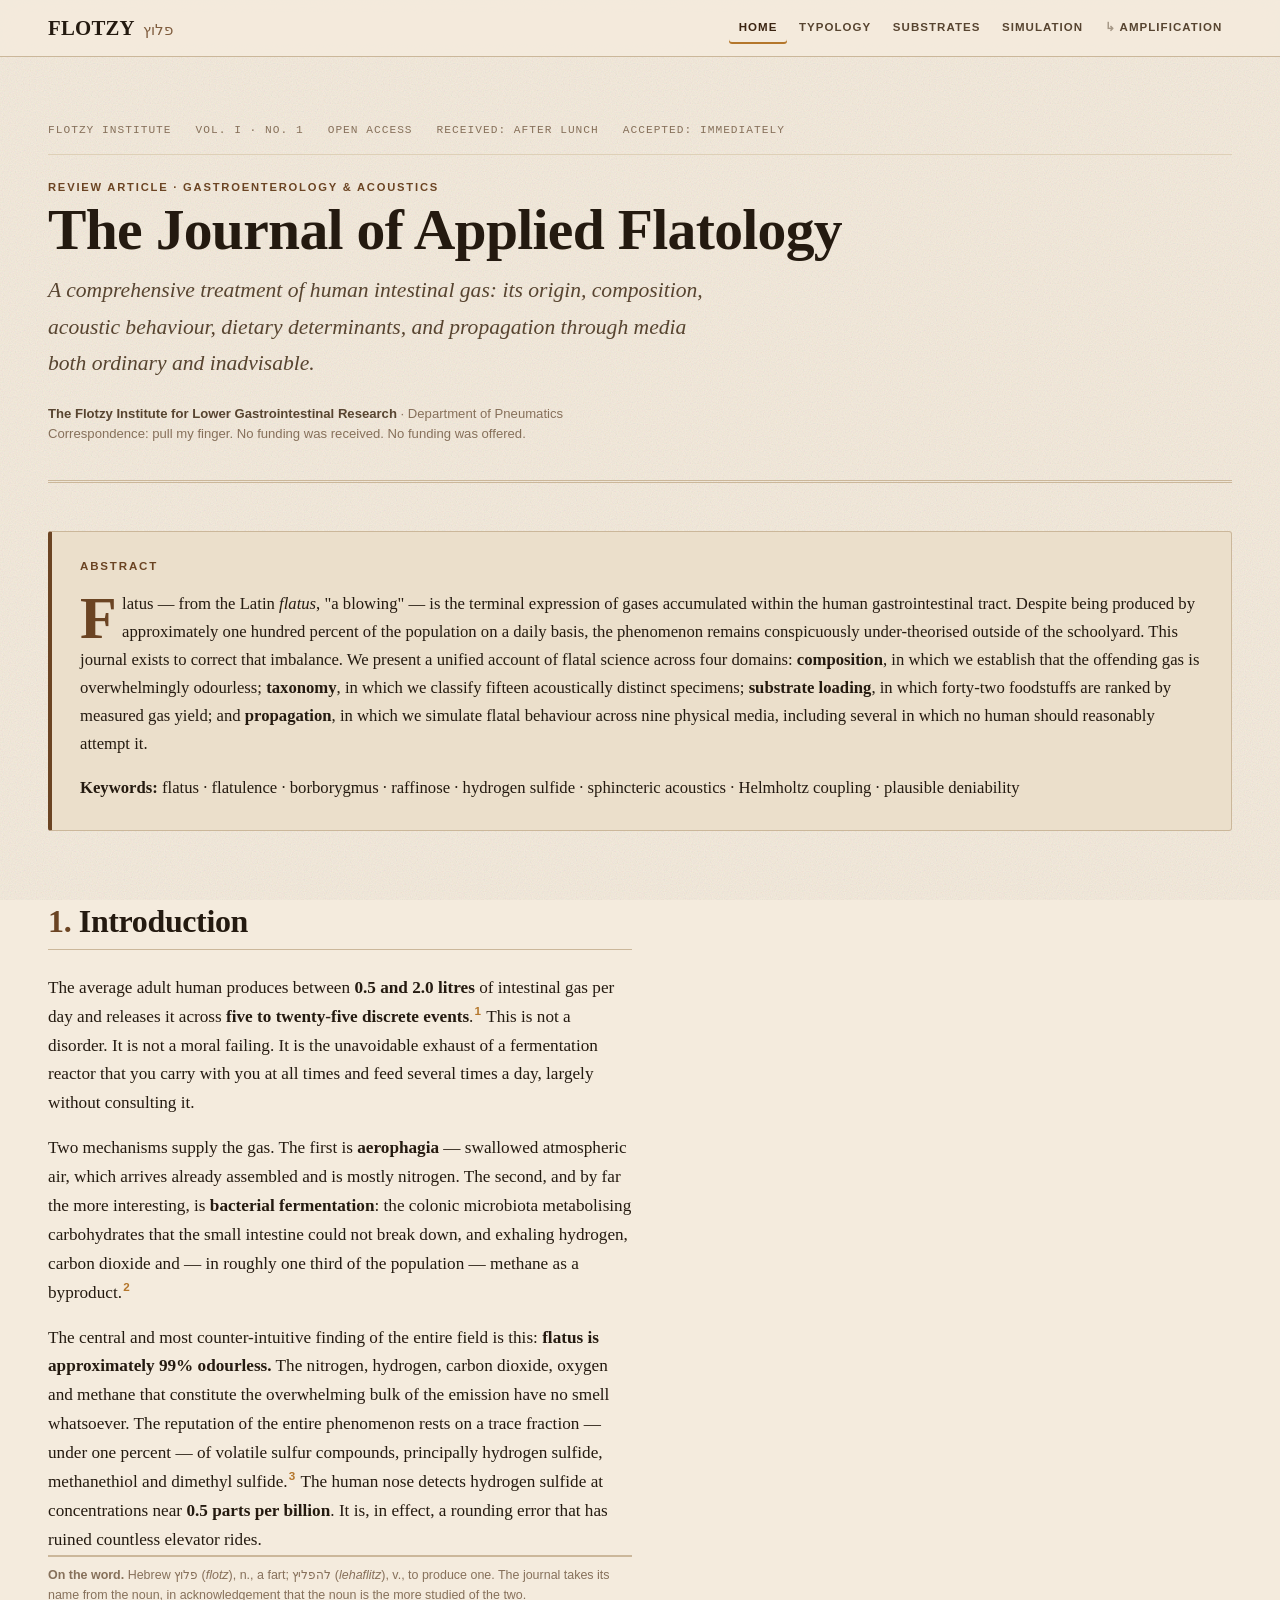
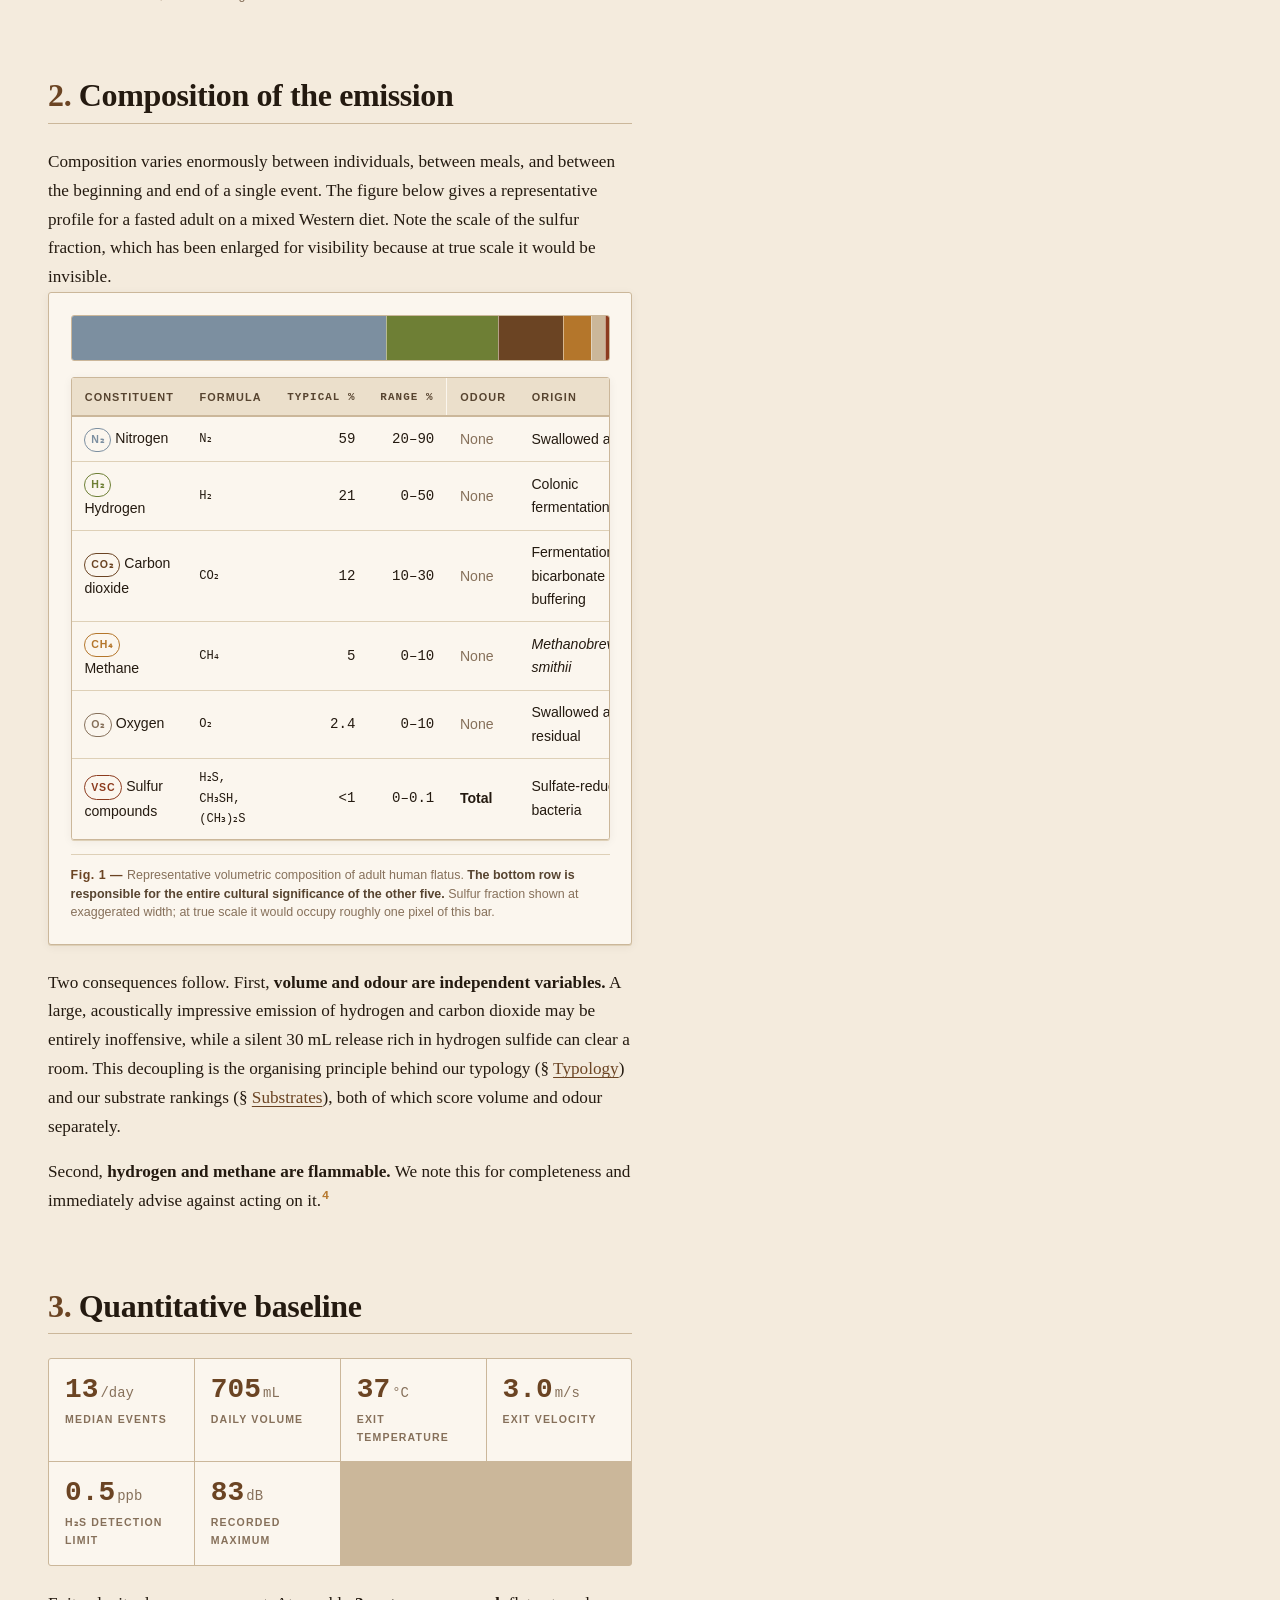
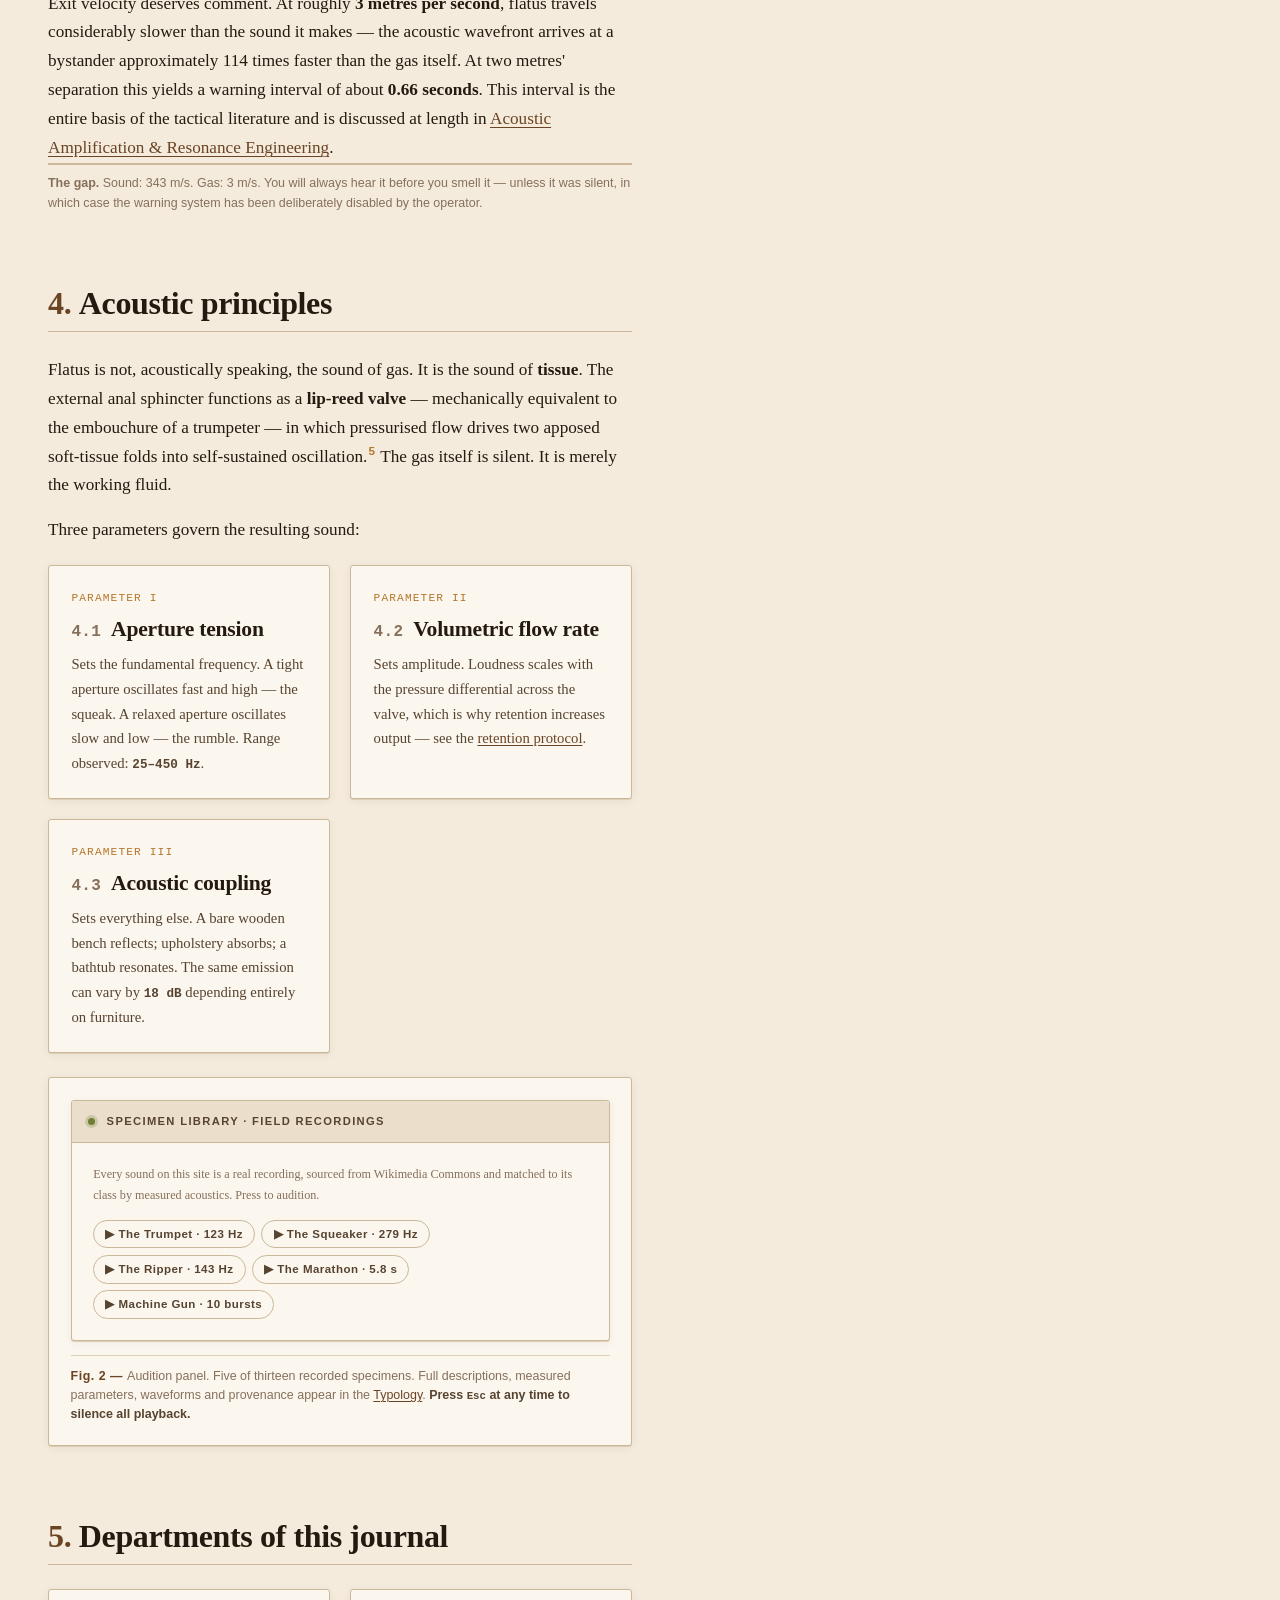
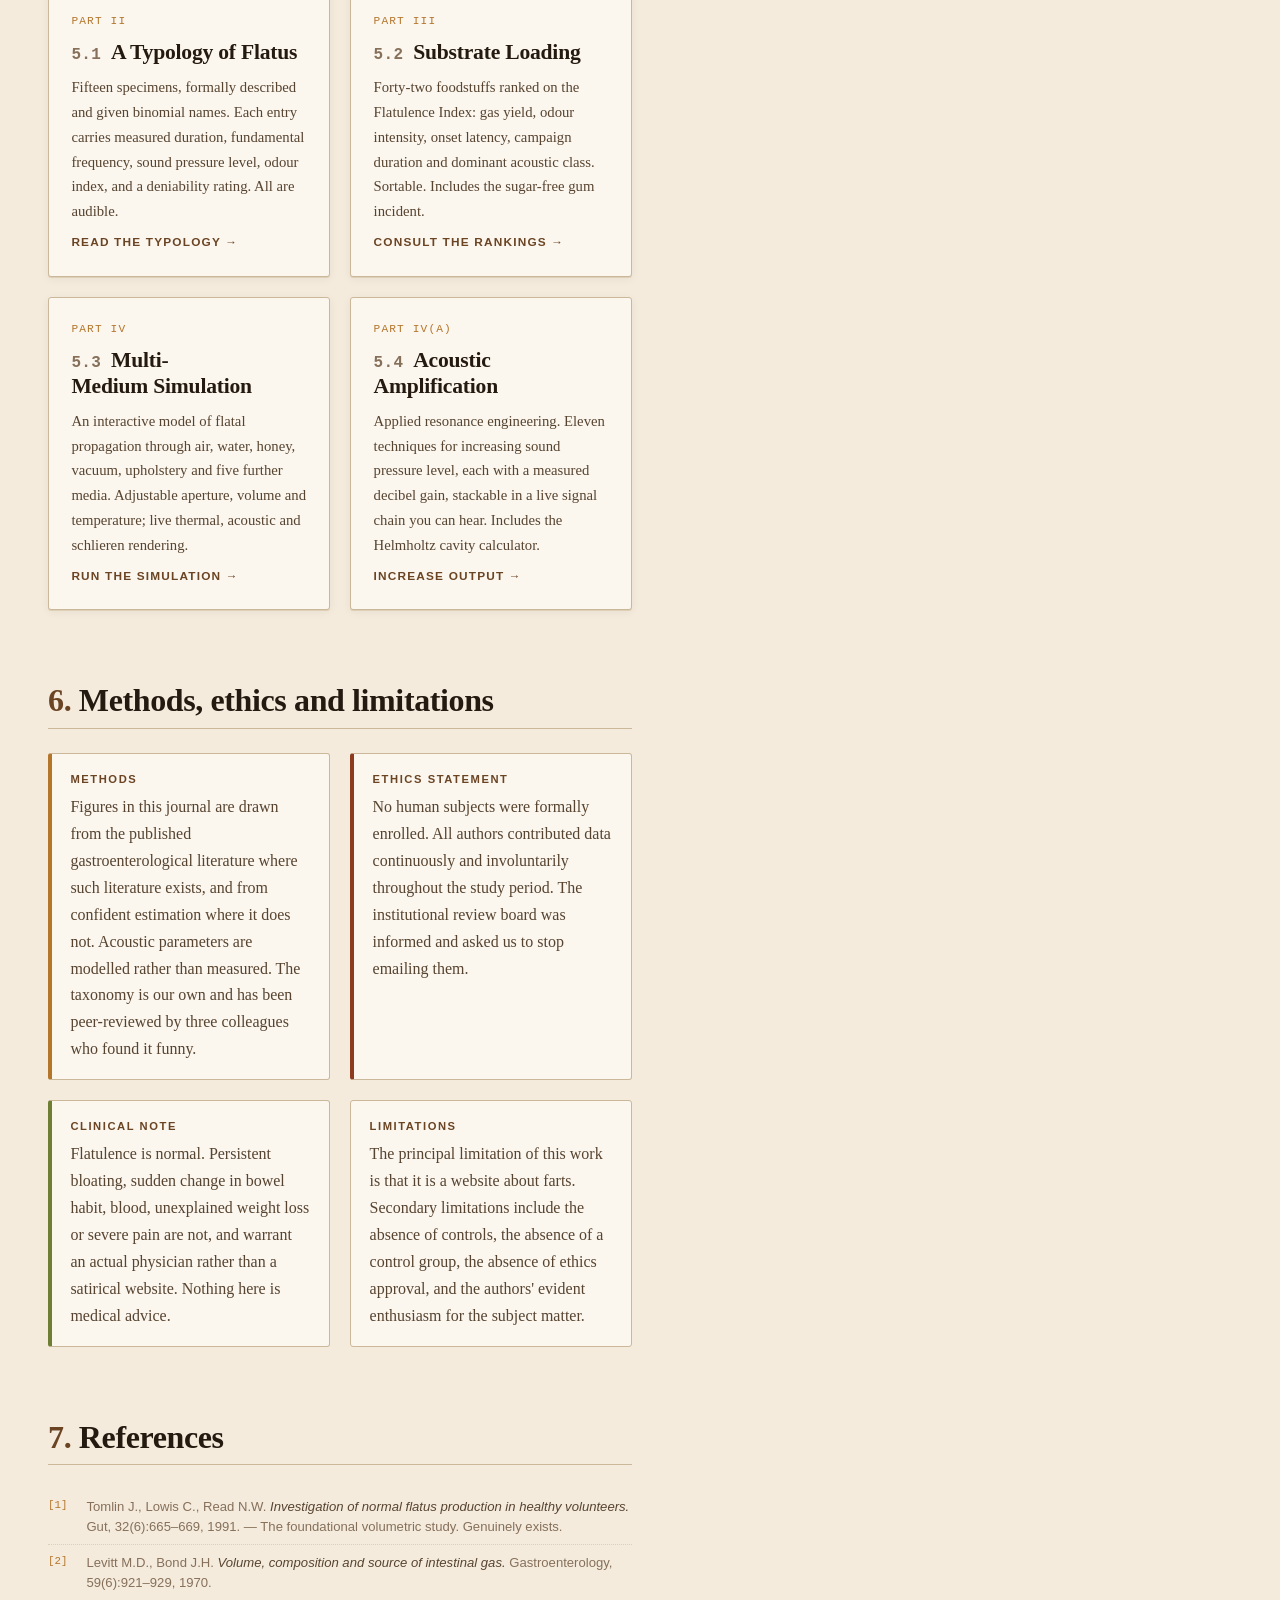
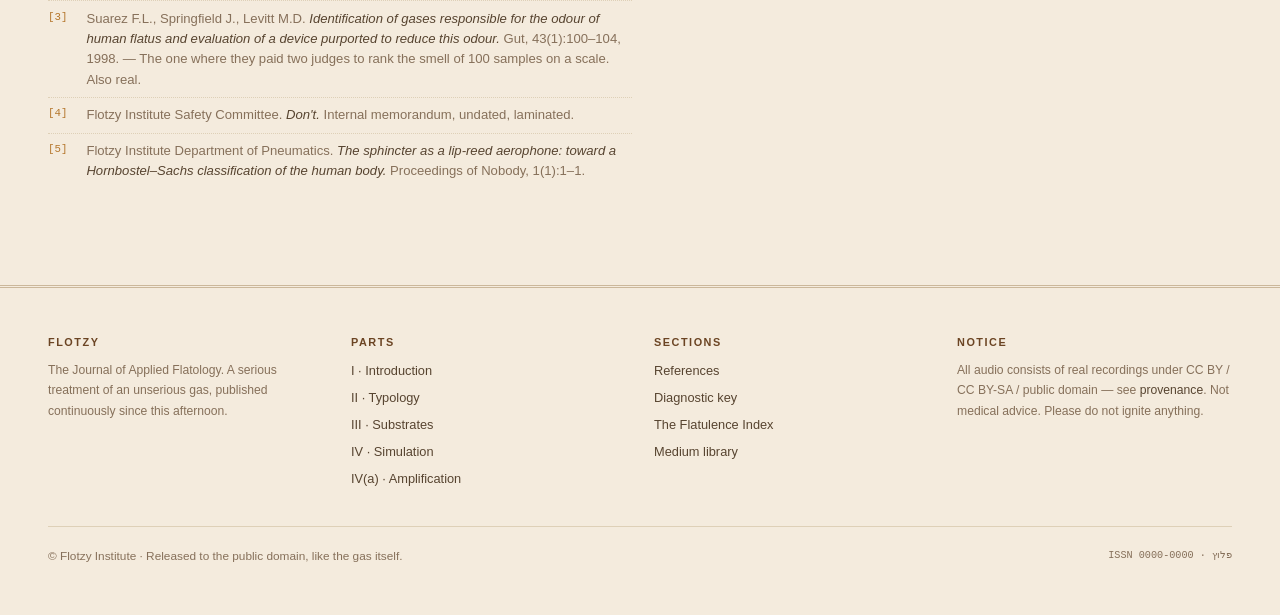
==== commit 9e5572cf: "More changes" ====
--- a/index.html
+++ b/index.html
@@ -223,21 +223,21 @@
 
       <figure data-fig class="full" style="margin-top:1.5rem">
         <div class="panel">
-          <div class="panel__bar"><span class="dot"></span> Live specimen · synthesised reed-valve model</div>
+          <div class="panel__bar"><span class="dot"></span> Specimen library · field recordings</div>
           <div class="panel__body">
-            <p class="tiny muted" style="margin-bottom:.9rem">Every sound on this site is generated in your
-              browser from the physical parameters listed beside it — no recordings are used. Press to audition.</p>
+            <p class="tiny muted" style="margin-bottom:.9rem">Every sound on this site is a real recording,
+              sourced from Wikimedia Commons and matched to its class by measured acoustics. Press to audition.</p>
             <div class="chips">
-              <button class="chip" data-fart="trumpet" type="button">▶ The Trumpet · 132 Hz</button>
-              <button class="chip" data-fart="squeaker" type="button">▶ The Squeaker · 340 Hz</button>
-              <button class="chip" data-fart="ripper" type="button">▶ The Ripper · 105 Hz</button>
-              <button class="chip" data-fart="silent" type="button">▶ Silent But Deadly · 40 Hz</button>
-              <button class="chip" data-fart="machinegun" type="button">▶ Machine Gun · 11 bursts</button>
+              <button class="chip" data-fart="trumpet" type="button">▶ The Trumpet · 123 Hz</button>
+              <button class="chip" data-fart="squeaker" type="button">▶ The Squeaker · 279 Hz</button>
+              <button class="chip" data-fart="ripper" type="button">▶ The Ripper · 143 Hz</button>
+              <button class="chip" data-fart="marathon" type="button">▶ The Marathon · 5.8 s</button>
+              <button class="chip" data-fart="machinegun" type="button">▶ Machine Gun · 10 bursts</button>
             </div>
           </div>
         </div>
-        <figcaption>Audition panel. Four of fifteen catalogued specimens. Full descriptions, measured
-          parameters and waveform previews appear in the <a href="types.html">Typology</a>.
+        <figcaption>Audition panel. Five of thirteen recorded specimens. Full descriptions, measured
+          parameters, waveforms and provenance appear in the <a href="types.html">Typology</a>.
           <b>Press <kbd>Esc</kbd> at any time to silence all playback.</b></figcaption>
       </figure>
     </section>
@@ -363,8 +363,8 @@
       </div>
       <div>
         <h4>Notice</h4>
-        <p class="tiny">All audio is synthesised in-browser via Web Audio. Nothing is recorded, uploaded
-          or transmitted. Not medical advice. Please do not ignite anything.</p>
+        <p class="tiny">All audio consists of real recordings under CC BY / CC BY-SA / public domain —
+          see <a href="types.html#provenance">provenance</a>. Not medical advice. Please do not ignite anything.</p>
       </div>
     </div>
     <div class="site-foot__base">
@@ -381,7 +381,9 @@
   .gasbar span + span { border-left: 1px solid color-mix(in srgb, var(--paper) 55%, transparent); }
 </style>
 
-<script src="assets/js/synth.js"></script>
+<script src="audio/manifest.js"></script>
+<script src="audio/waveforms.js"></script>
+<script src="assets/js/player.js"></script>
 <script src="assets/js/site.js"></script>
 </body>
 </html>
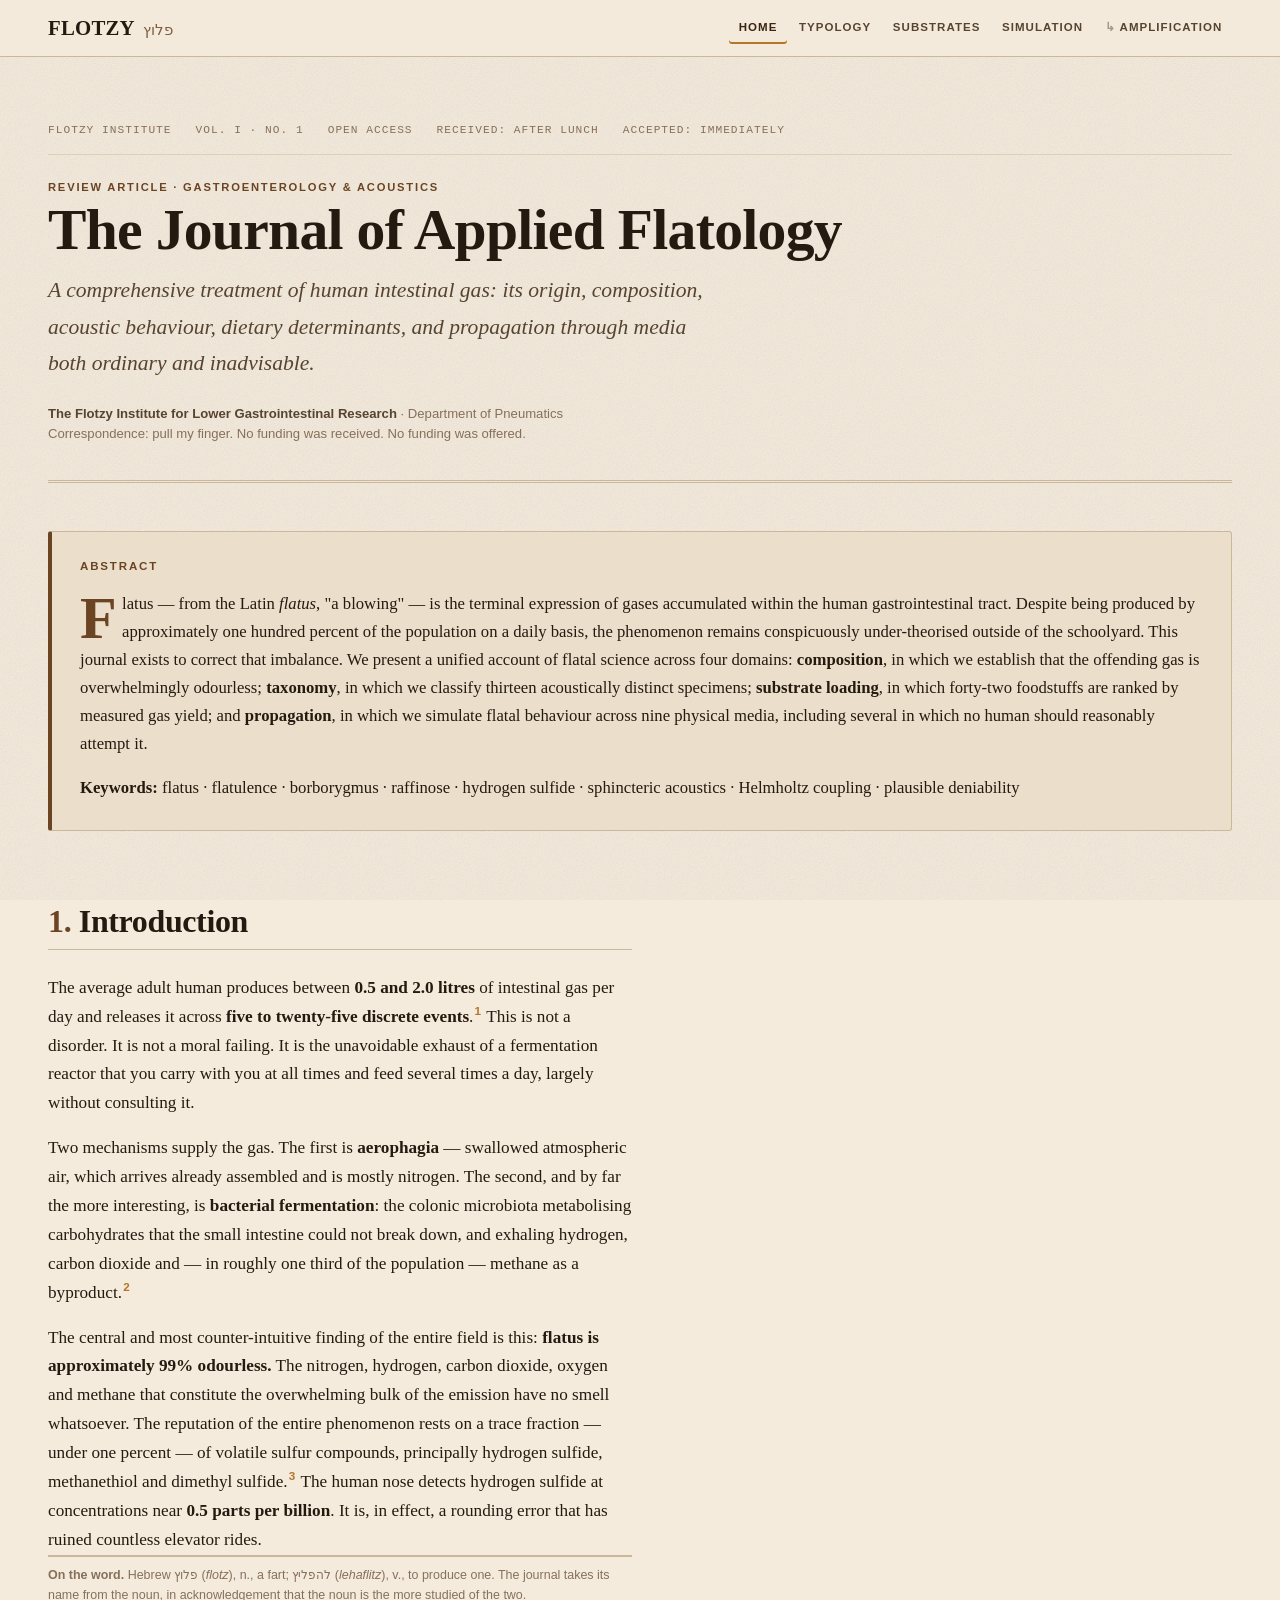
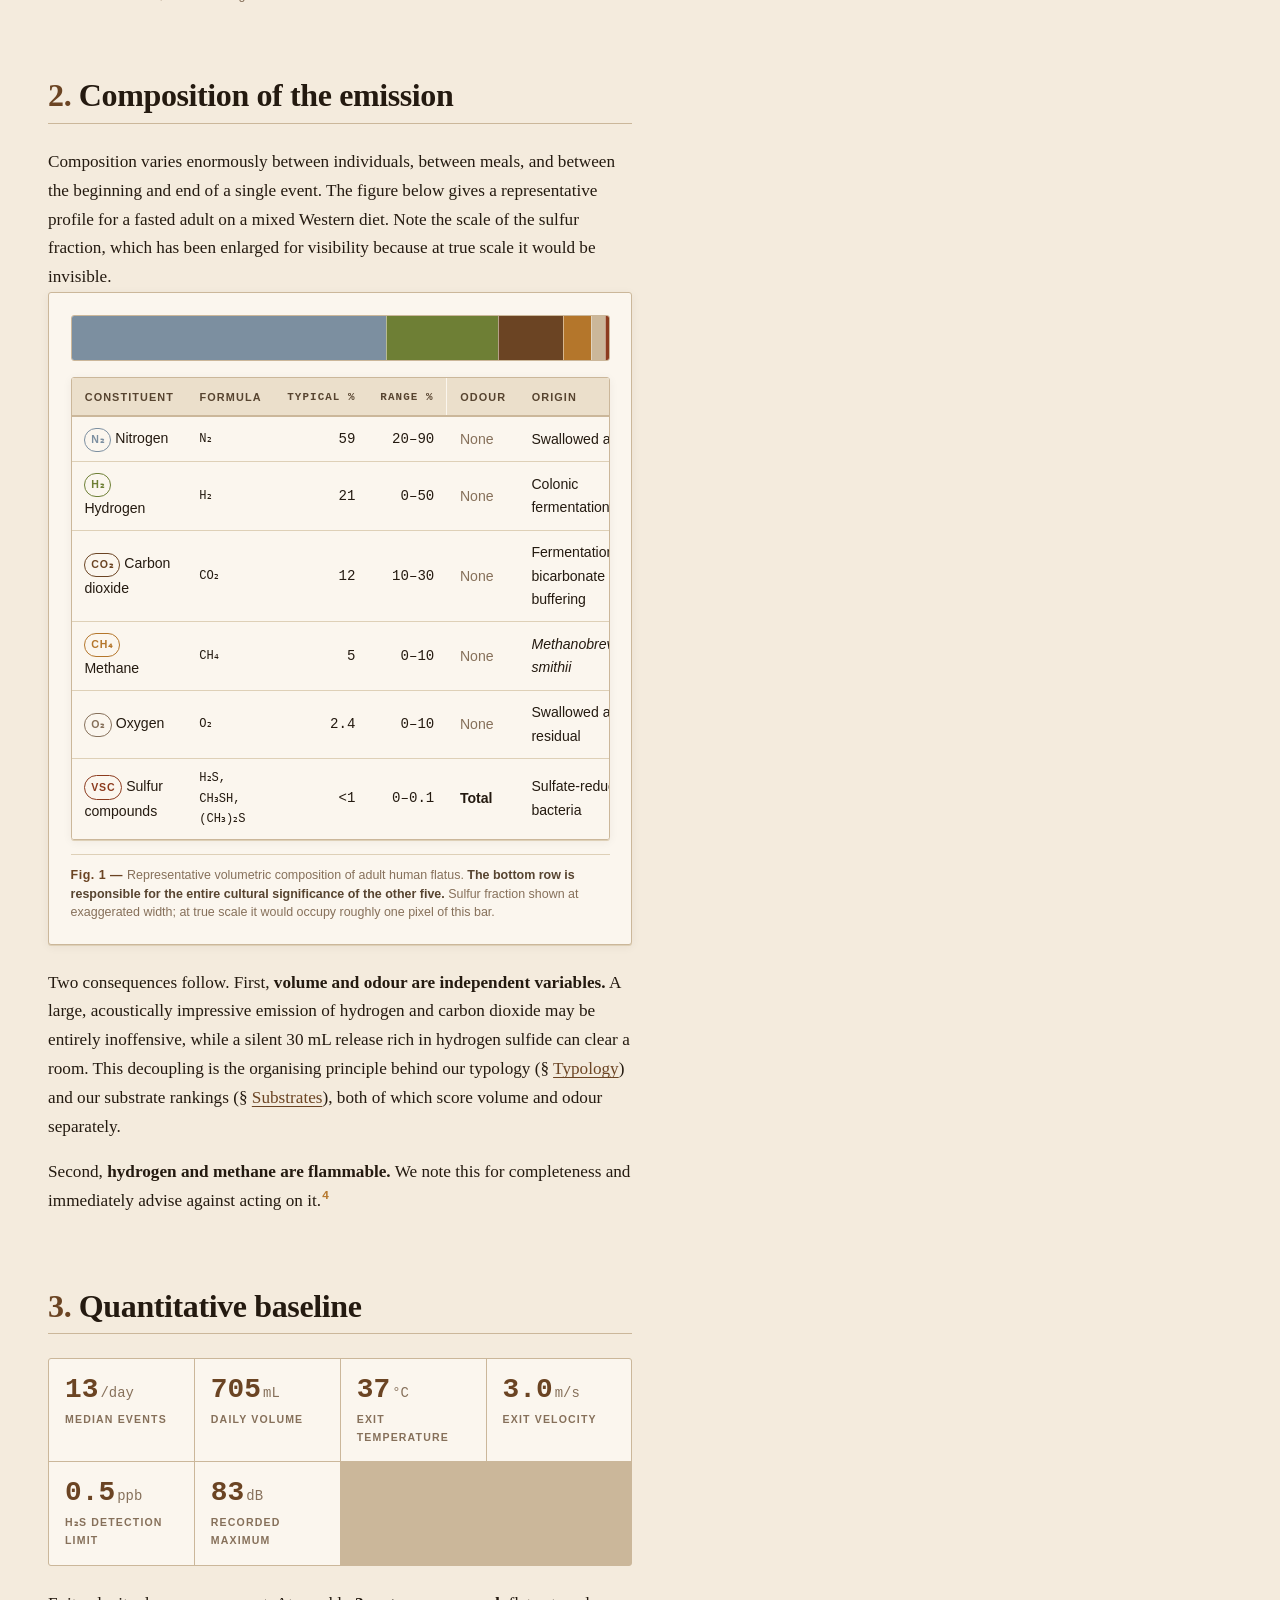
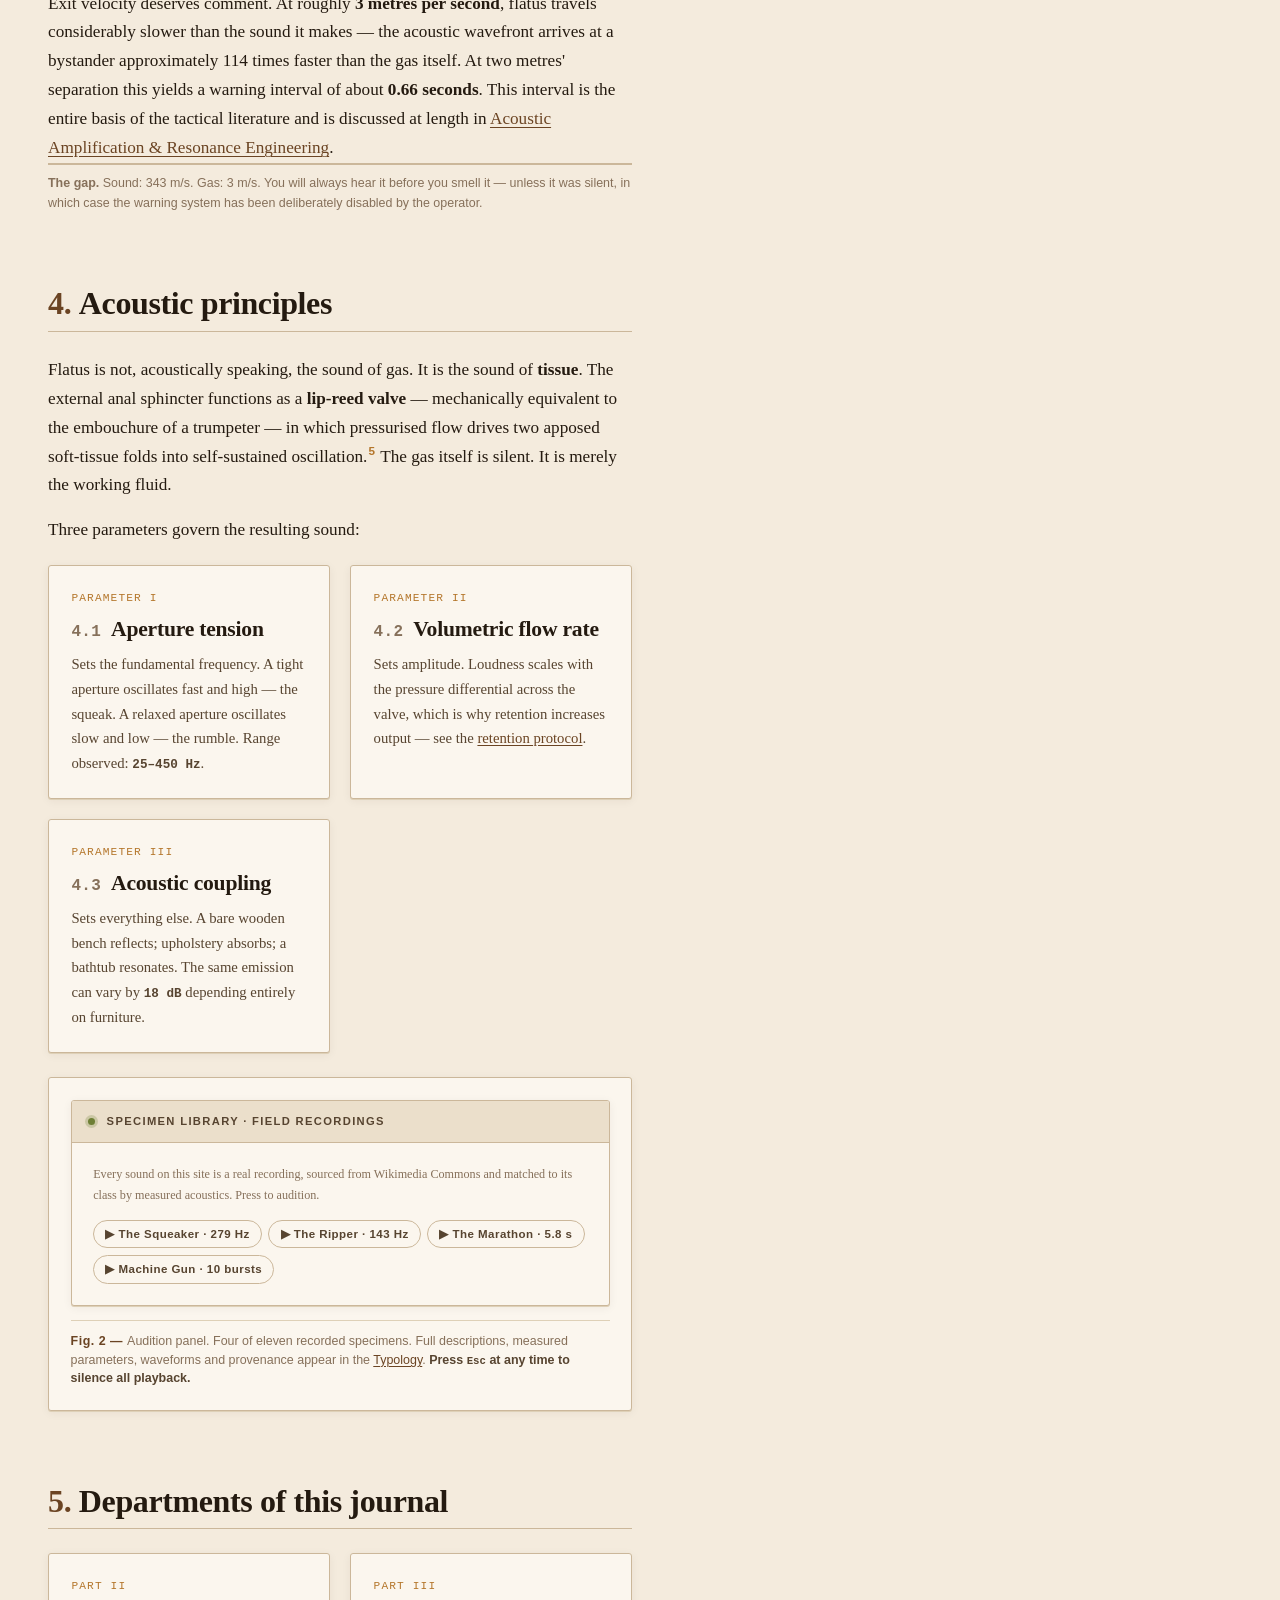
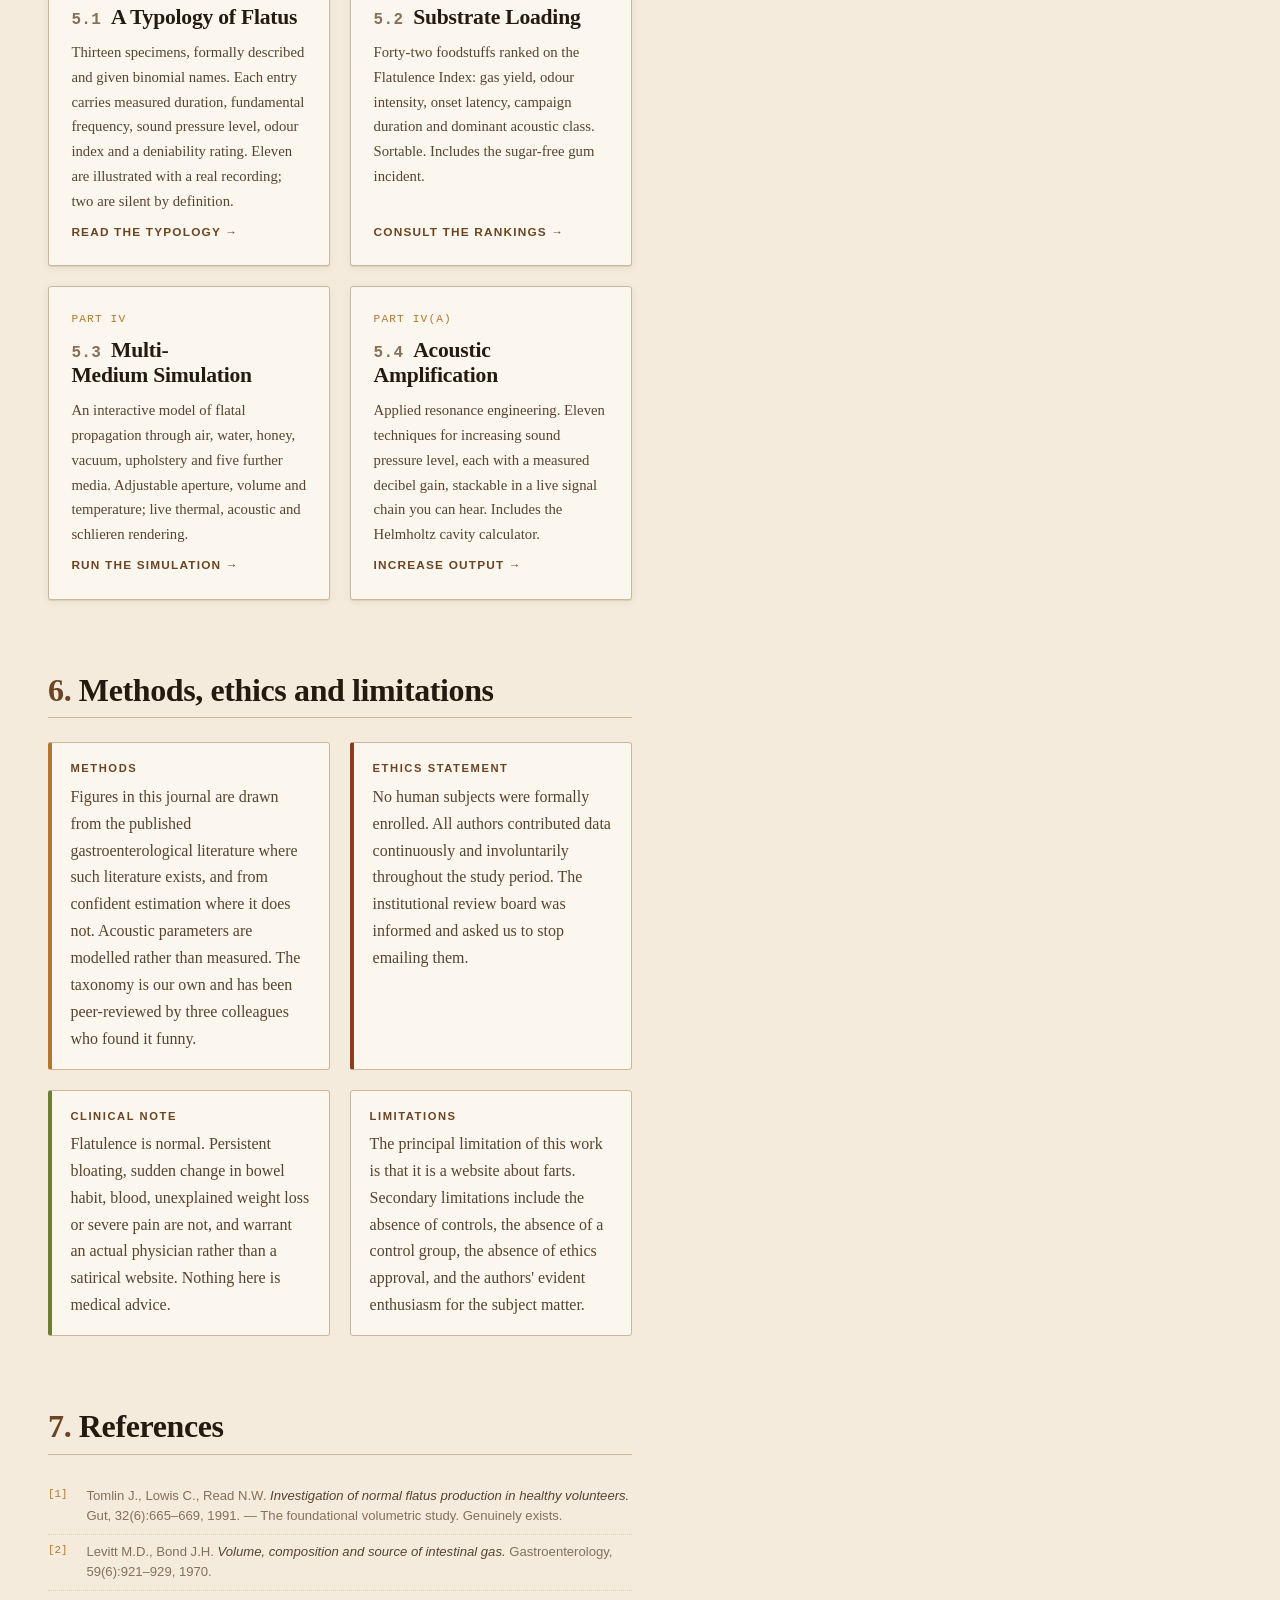
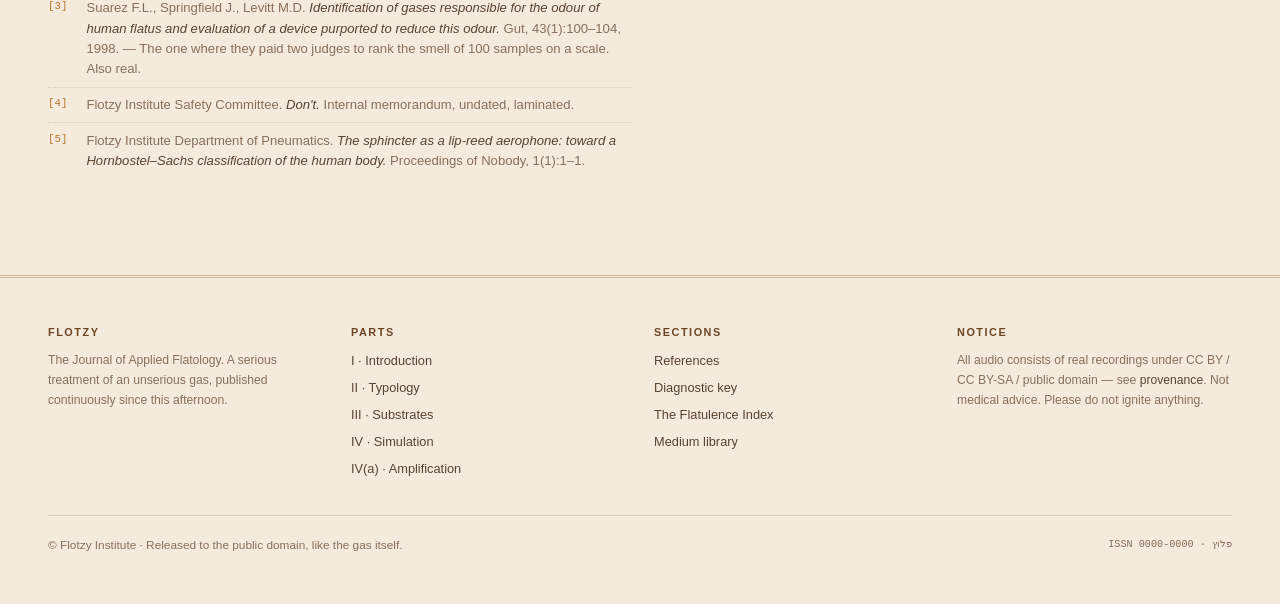
==== commit b851d3cf: "claudey" ====
--- a/index.html
+++ b/index.html
@@ -64,7 +64,7 @@
           conspicuously under-theorised outside of the schoolyard. This journal exists to correct that
           imbalance. We present a unified account of flatal science across four domains: <b>composition</b>,
           in which we establish that the offending gas is overwhelmingly odourless; <b>taxonomy</b>, in which
-          we classify fifteen acoustically distinct specimens; <b>substrate loading</b>, in which forty-two
+          we classify thirteen acoustically distinct specimens; <b>substrate loading</b>, in which forty-two
           foodstuffs are ranked by measured gas yield; and <b>propagation</b>, in which we simulate
           flatal behaviour across nine physical media, including several in which no human should
           reasonably attempt it.</p>
@@ -228,7 +228,6 @@
             <p class="tiny muted" style="margin-bottom:.9rem">Every sound on this site is a real recording,
               sourced from Wikimedia Commons and matched to its class by measured acoustics. Press to audition.</p>
             <div class="chips">
-              <button class="chip" data-fart="trumpet" type="button">▶ The Trumpet · 123 Hz</button>
               <button class="chip" data-fart="squeaker" type="button">▶ The Squeaker · 279 Hz</button>
               <button class="chip" data-fart="ripper" type="button">▶ The Ripper · 143 Hz</button>
               <button class="chip" data-fart="marathon" type="button">▶ The Marathon · 5.8 s</button>
@@ -236,7 +235,7 @@
             </div>
           </div>
         </div>
-        <figcaption>Audition panel. Five of thirteen recorded specimens. Full descriptions, measured
+        <figcaption>Audition panel. Four of eleven recorded specimens. Full descriptions, measured
           parameters, waveforms and provenance appear in the <a href="types.html">Typology</a>.
           <b>Press <kbd>Esc</kbd> at any time to silence all playback.</b></figcaption>
       </figure>
@@ -250,9 +249,9 @@
         <a class="card" href="types.html">
           <span class="card__no">Part II</span>
           <h3>A Typology of Flatus</h3>
-          <p>Fifteen specimens, formally described and given binomial names. Each entry carries measured
-            duration, fundamental frequency, sound pressure level, odour index, and a deniability rating.
-            All are audible.</p>
+          <p>Thirteen specimens, formally described and given binomial names. Each entry carries measured
+            duration, fundamental frequency, sound pressure level, odour index and a deniability rating.
+            Eleven are illustrated with a real recording; two are silent by definition.</p>
           <span class="card__go">Read the typology →</span>
         </a>
         <a class="card" href="foods.html">
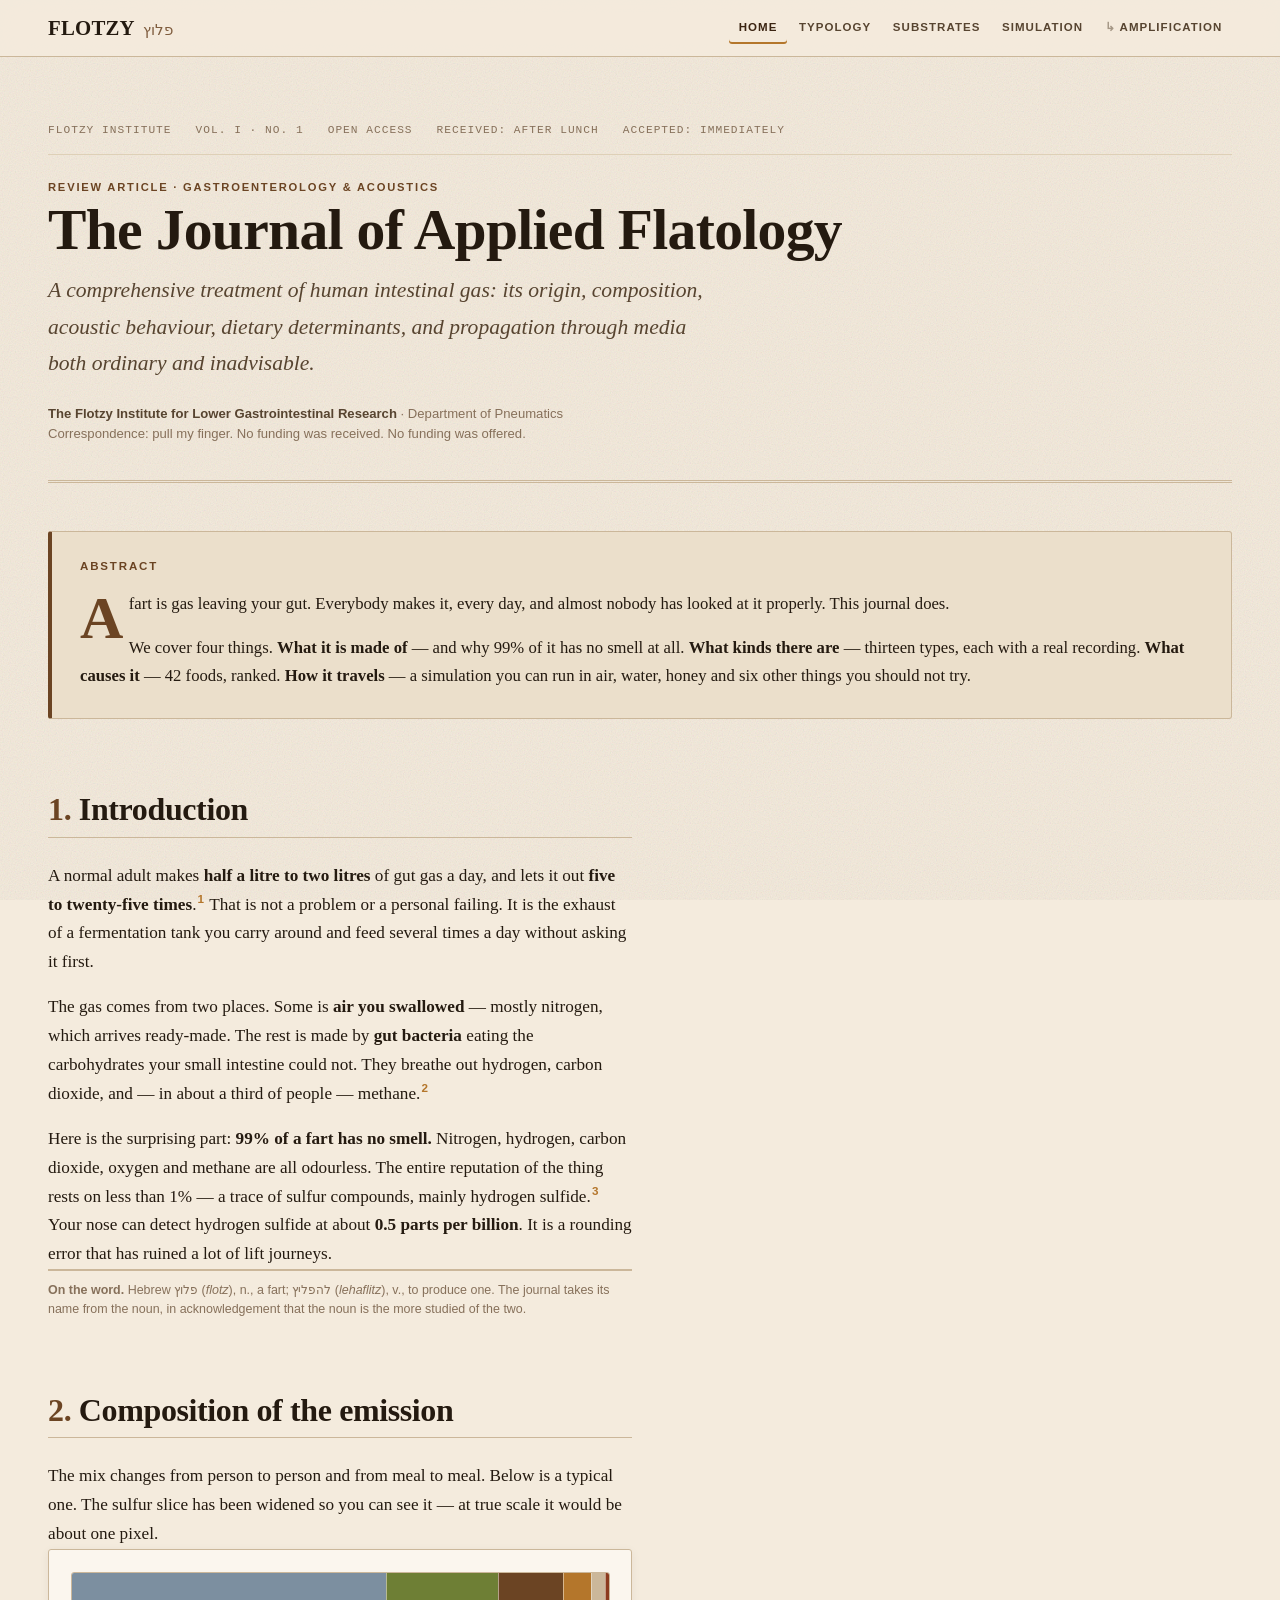
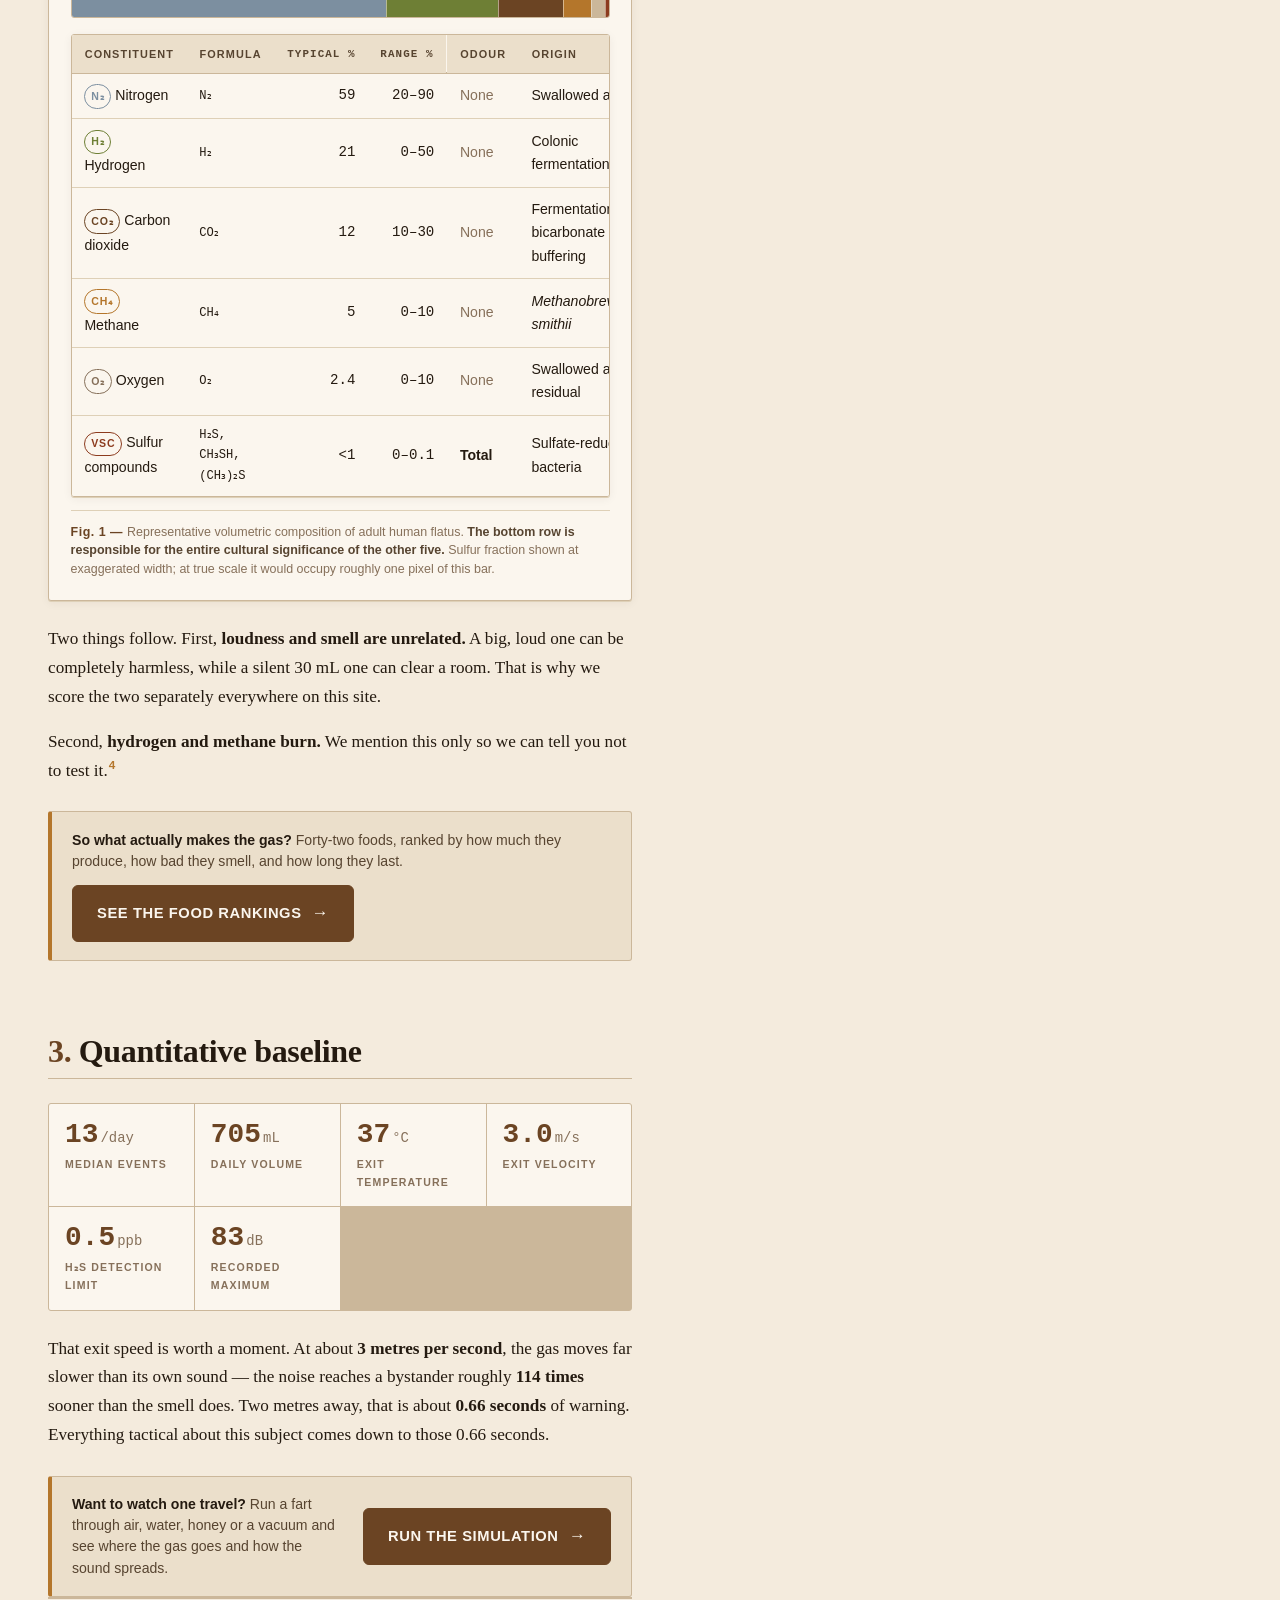
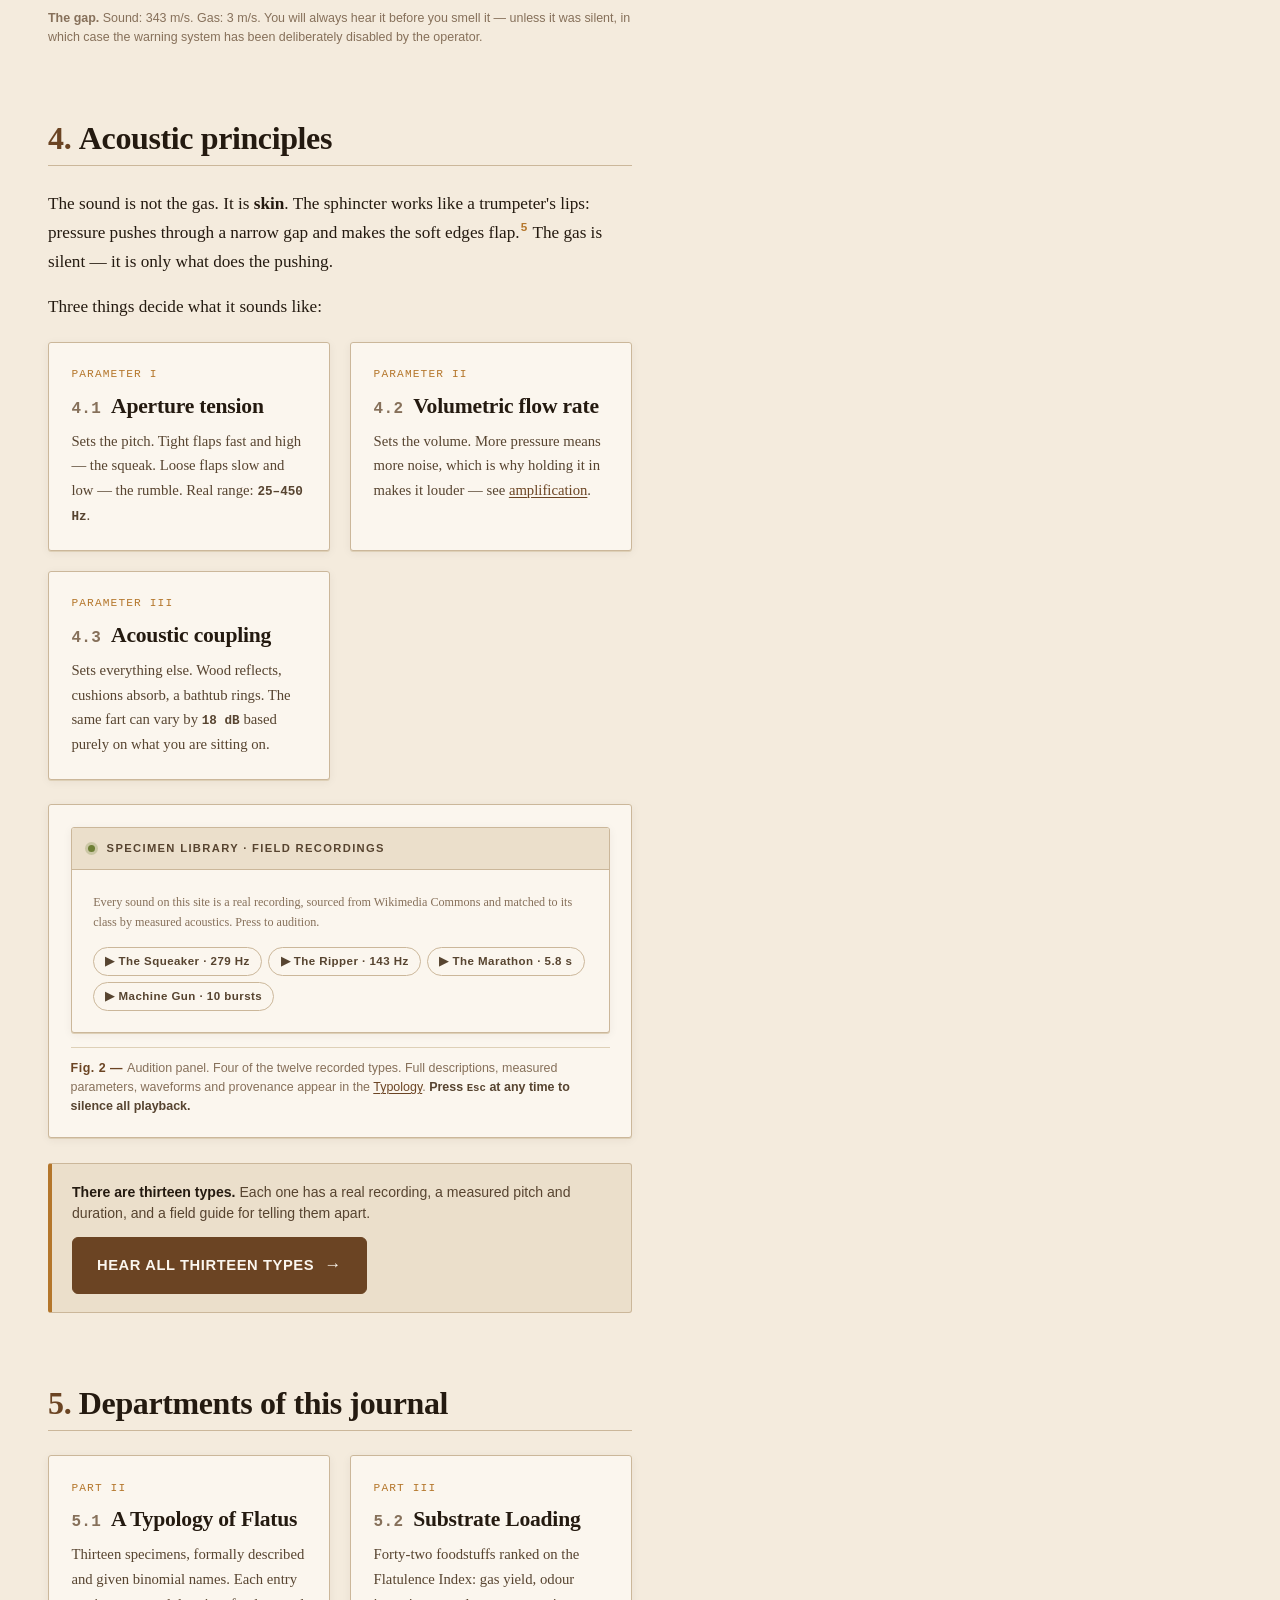
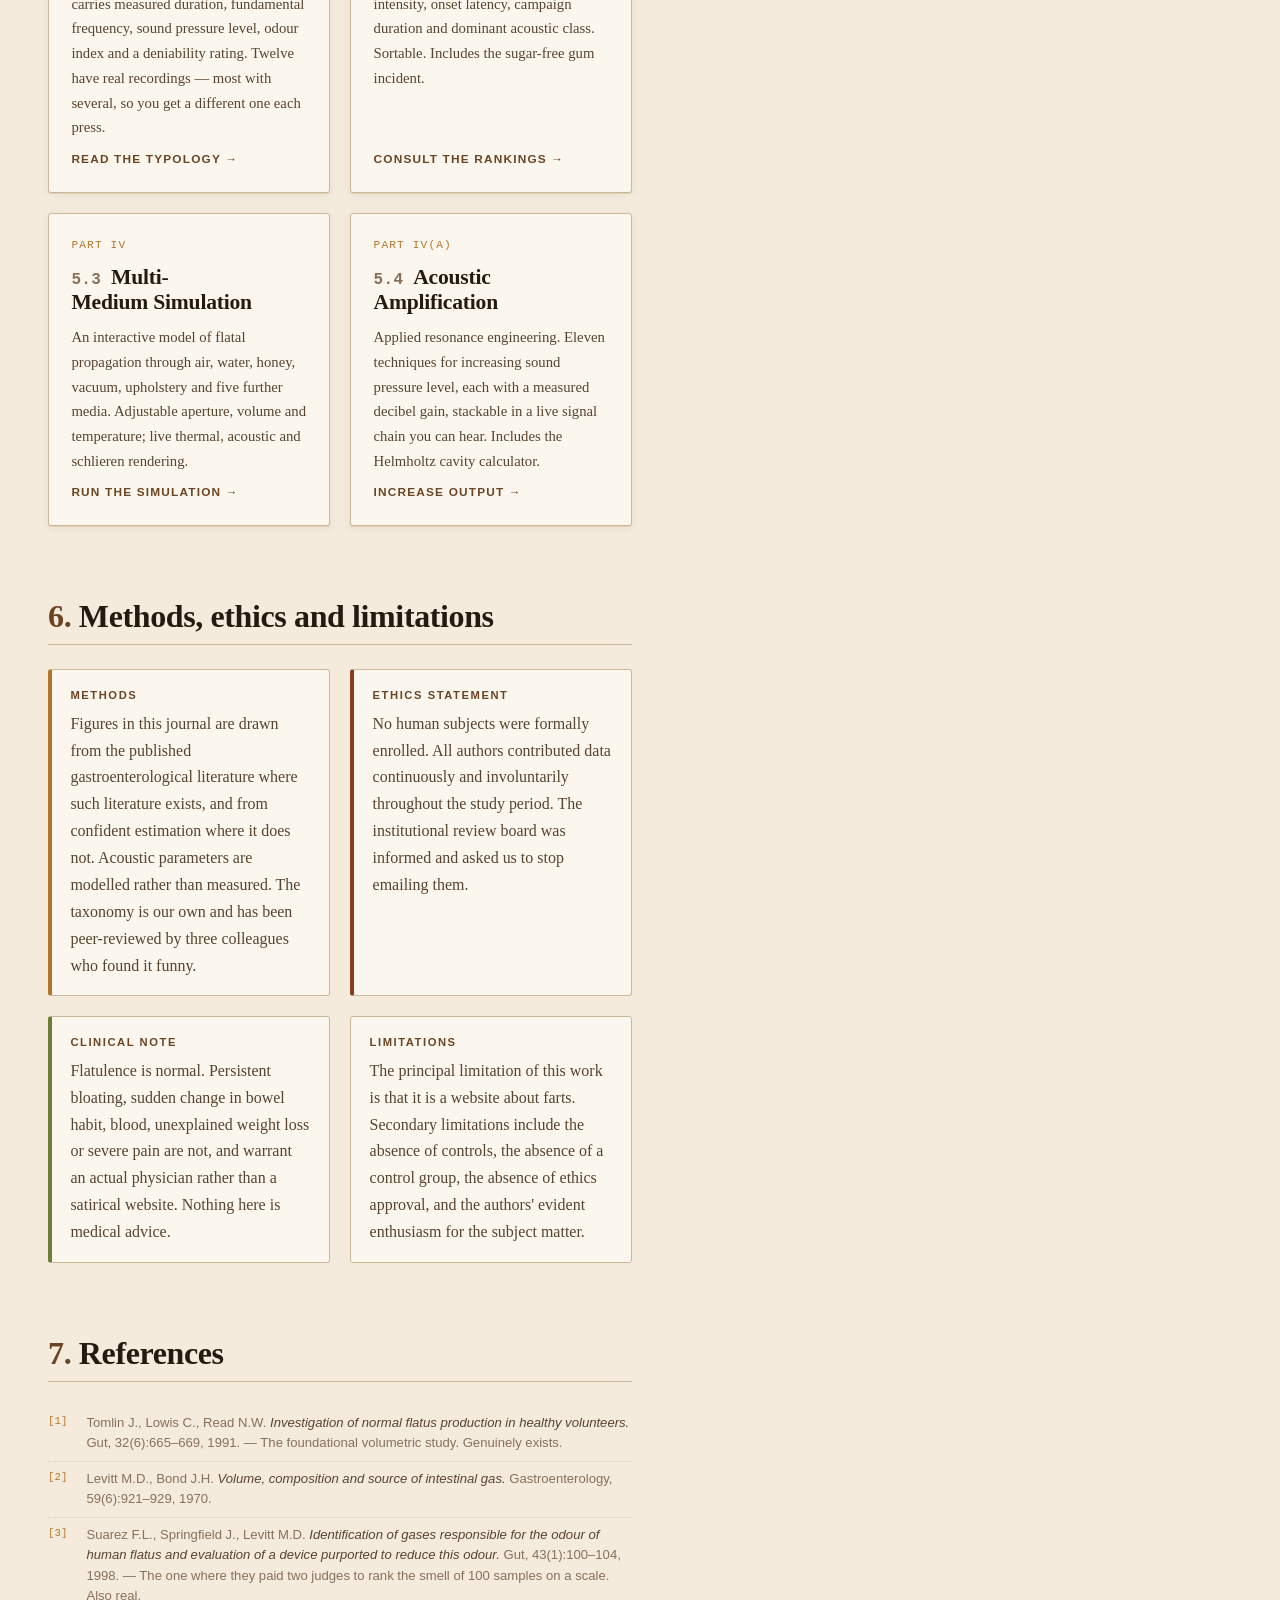
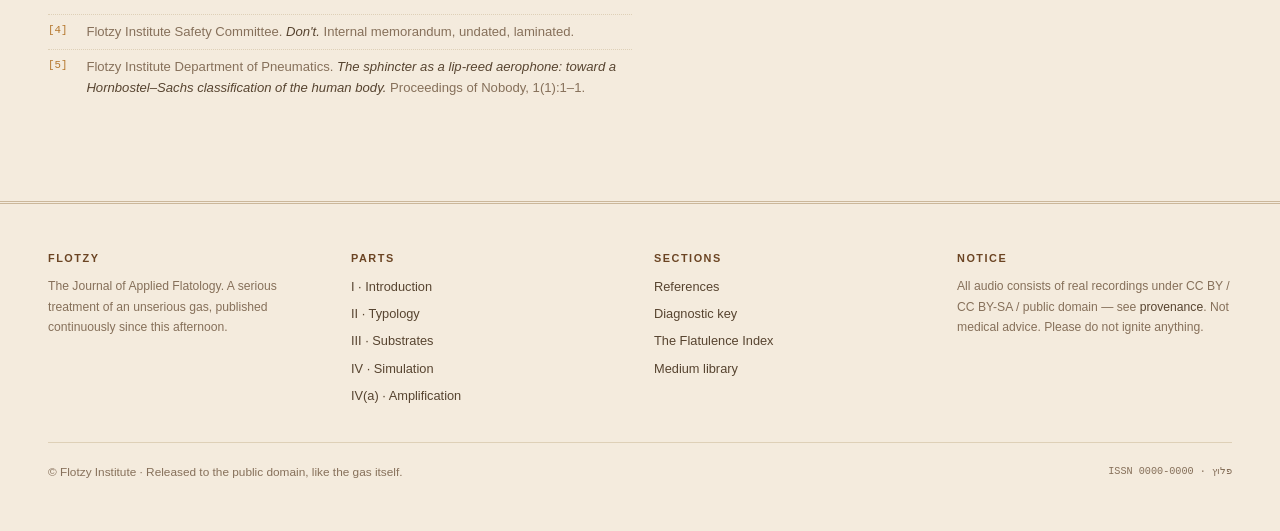
==== commit 8324c5c8: "Real physics in the simulator, 34 real fart recordings, plainer language Simulation - derive rather " ====
--- a/index.html
+++ b/index.html
@@ -58,18 +58,12 @@
     <div class="full">
       <div class="abstract flow-md">
         <h2>Abstract</h2>
-        <p class="dropcap">Flatus — from the Latin <i>flatus</i>, "a blowing" — is the terminal expression of
-          gases accumulated within the human gastrointestinal tract. Despite being produced by
-          approximately one hundred percent of the population on a daily basis, the phenomenon remains
-          conspicuously under-theorised outside of the schoolyard. This journal exists to correct that
-          imbalance. We present a unified account of flatal science across four domains: <b>composition</b>,
-          in which we establish that the offending gas is overwhelmingly odourless; <b>taxonomy</b>, in which
-          we classify thirteen acoustically distinct specimens; <b>substrate loading</b>, in which forty-two
-          foodstuffs are ranked by measured gas yield; and <b>propagation</b>, in which we simulate
-          flatal behaviour across nine physical media, including several in which no human should
-          reasonably attempt it.</p>
-        <p><b>Keywords:</b> flatus · flatulence · borborygmus · raffinose · hydrogen sulfide ·
-          sphincteric acoustics · Helmholtz coupling · plausible deniability</p>
+        <p class="dropcap">A fart is gas leaving your gut. Everybody makes it, every day, and almost
+          nobody has looked at it properly. This journal does.</p>
+        <p>We cover four things. <b>What it is made of</b> — and why 99% of it has no smell at all.
+          <b>What kinds there are</b> — thirteen types, each with a real recording. <b>What causes it</b> —
+          42 foods, ranked. <b>How it travels</b> — a simulation you can run in air, water, honey and
+          six other things you should not try.</p>
       </div>
     </div>
 
@@ -77,24 +71,21 @@
     <section>
       <h2 class="section-head">Introduction</h2>
       <div class="prose flow-md">
-        <p>The average adult human produces between <b>0.5 and 2.0 litres</b> of intestinal gas per day and
-          releases it across <b>five to twenty-five discrete events</b>.<a class="fn" href="#r1">1</a> This is not
-          a disorder. It is not a moral failing. It is the unavoidable exhaust of a fermentation reactor
-          that you carry with you at all times and feed several times a day, largely without consulting it.</p>
-
-        <p>Two mechanisms supply the gas. The first is <b>aerophagia</b> — swallowed atmospheric air, which
-          arrives already assembled and is mostly nitrogen. The second, and by far the more interesting,
-          is <b>bacterial fermentation</b>: the colonic microbiota metabolising carbohydrates that the small
-          intestine could not break down, and exhaling hydrogen, carbon dioxide and — in roughly one third
-          of the population — methane as a byproduct.<a class="fn" href="#r2">2</a></p>
-
-        <p>The central and most counter-intuitive finding of the entire field is this: <b>flatus is
-          approximately 99% odourless.</b> The nitrogen, hydrogen, carbon dioxide, oxygen and methane that
-          constitute the overwhelming bulk of the emission have no smell whatsoever. The reputation of the
-          entire phenomenon rests on a trace fraction — under one percent — of volatile sulfur compounds,
-          principally hydrogen sulfide, methanethiol and dimethyl sulfide.<a class="fn" href="#r3">3</a>
-          The human nose detects hydrogen sulfide at concentrations near <b>0.5 parts per billion</b>.
-          It is, in effect, a rounding error that has ruined countless elevator rides.</p>
+        <p>A normal adult makes <b>half a litre to two litres</b> of gut gas a day, and lets it out
+          <b>five to twenty-five times</b>.<a class="fn" href="#r1">1</a> That is not a problem or a
+          personal failing. It is the exhaust of a fermentation tank you carry around and feed several
+          times a day without asking it first.</p>
+
+        <p>The gas comes from two places. Some is <b>air you swallowed</b> — mostly nitrogen, which arrives
+          ready-made. The rest is made by <b>gut bacteria</b> eating the carbohydrates your small intestine
+          could not. They breathe out hydrogen, carbon dioxide, and — in about a third of people —
+          methane.<a class="fn" href="#r2">2</a></p>
+
+        <p>Here is the surprising part: <b>99% of a fart has no smell.</b> Nitrogen, hydrogen, carbon
+          dioxide, oxygen and methane are all odourless. The entire reputation of the thing rests on
+          less than 1% — a trace of sulfur compounds, mainly hydrogen
+          sulfide.<a class="fn" href="#r3">3</a> Your nose can detect hydrogen sulfide at about
+          <b>0.5 parts per billion</b>. It is a rounding error that has ruined a lot of lift journeys.</p>
       </div>
 
       <aside class="marginal">
@@ -109,10 +100,8 @@
       <h2 class="section-head">Composition of the emission</h2>
 
       <div class="prose flow-md">
-        <p>Composition varies enormously between individuals, between meals, and between the beginning
-          and end of a single event. The figure below gives a representative profile for a fasted adult
-          on a mixed Western diet. Note the scale of the sulfur fraction, which has been enlarged for
-          visibility because at true scale it would be invisible.</p>
+        <p>The mix changes from person to person and from meal to meal. Below is a typical one. The
+          sulfur slice has been widened so you can see it — at true scale it would be about one pixel.</p>
       </div>
 
       <figure data-fig class="full">
@@ -146,13 +135,17 @@
       </figure>
 
       <div class="prose flow-md" style="margin-top:1.5rem">
-        <p>Two consequences follow. First, <b>volume and odour are independent variables.</b> A large,
-          acoustically impressive emission of hydrogen and carbon dioxide may be entirely inoffensive,
-          while a silent 30 mL release rich in hydrogen sulfide can clear a room. This decoupling is the
-          organising principle behind our typology (§ <a href="types.html">Typology</a>) and our substrate
-          rankings (§ <a href="foods.html">Substrates</a>), both of which score volume and odour separately.</p>
-        <p>Second, <b>hydrogen and methane are flammable.</b> We note this for completeness and
-          immediately advise against acting on it.<a class="fn" href="#r4">4</a></p>
+        <p>Two things follow. First, <b>loudness and smell are unrelated.</b> A big, loud one can be
+          completely harmless, while a silent 30 mL one can clear a room. That is why we score the two
+          separately everywhere on this site.</p>
+        <p>Second, <b>hydrogen and methane burn.</b> We mention this only so we can tell you not to
+          test it.<a class="fn" href="#r4">4</a></p>
+      </div>
+
+      <div class="cta full">
+        <p class="cta__text"><b>So what actually makes the gas?</b> Forty-two foods, ranked by how much
+          they produce, how bad they smell, and how long they last.</p>
+        <a class="btn btn--lg" href="foods.html">See the food rankings <span class="arrow">→</span></a>
       </div>
     </section>
 
@@ -172,12 +165,16 @@
       </div>
 
       <div class="prose flow-md" style="margin-top:1.5rem">
-        <p>Exit velocity deserves comment. At roughly <b>3 metres per second</b>, flatus travels
-          considerably slower than the sound it makes — the acoustic wavefront arrives at a bystander
-          approximately 114 times faster than the gas itself. At two metres' separation this yields a
-          warning interval of about <b>0.66 seconds</b>. This interval is the entire basis of the tactical
-          literature and is discussed at length in
-          <a href="amplification.html">Acoustic Amplification &amp; Resonance Engineering</a>.</p>
+        <p>That exit speed is worth a moment. At about <b>3 metres per second</b>, the gas moves far
+          slower than its own sound — the noise reaches a bystander roughly <b>114 times</b> sooner than
+          the smell does. Two metres away, that is about <b>0.66 seconds</b> of warning. Everything
+          tactical about this subject comes down to those 0.66 seconds.</p>
+      </div>
+
+      <div class="cta full">
+        <p class="cta__text"><b>Want to watch one travel?</b> Run a fart through air, water, honey or a
+          vacuum and see where the gas goes and how the sound spreads.</p>
+        <a class="btn btn--lg" href="science.html">Run the simulation <span class="arrow">→</span></a>
       </div>
 
       <aside class="marginal">
@@ -191,33 +188,31 @@
       <h2 class="section-head">Acoustic principles</h2>
 
       <div class="prose flow-md">
-        <p>Flatus is not, acoustically speaking, the sound of gas. It is the sound of <b>tissue</b>. The
-          external anal sphincter functions as a <b>lip-reed valve</b> — mechanically equivalent to the
-          embouchure of a trumpeter — in which pressurised flow drives two apposed soft-tissue folds into
-          self-sustained oscillation.<a class="fn" href="#r5">5</a> The gas itself is silent. It is merely
-          the working fluid.</p>
-
-        <p>Three parameters govern the resulting sound:</p>
+        <p>The sound is not the gas. It is <b>skin</b>. The sphincter works like a trumpeter's lips:
+          pressure pushes through a narrow gap and makes the soft edges flap.<a class="fn" href="#r5">5</a>
+          The gas is silent — it is only what does the pushing.</p>
+
+        <p>Three things decide what it sounds like:</p>
       </div>
 
       <div class="grid-2 full" style="margin-top:1.25rem">
         <div class="card">
           <span class="card__no">Parameter I</span>
           <h3>Aperture tension</h3>
-          <p>Sets the fundamental frequency. A tight aperture oscillates fast and high — the squeak. A
-            relaxed aperture oscillates slow and low — the rumble. Range observed: <b class="mono">25–450 Hz</b>.</p>
+          <p>Sets the pitch. Tight flaps fast and high — the squeak. Loose flaps slow and low — the
+            rumble. Real range: <b class="mono">25–450 Hz</b>.</p>
         </div>
         <div class="card">
           <span class="card__no">Parameter II</span>
           <h3>Volumetric flow rate</h3>
-          <p>Sets amplitude. Loudness scales with the pressure differential across the valve, which is why
-            retention increases output — see the <a href="amplification.html">retention protocol</a>.</p>
+          <p>Sets the volume. More pressure means more noise, which is why holding it in makes it
+            louder — see <a href="amplification.html">amplification</a>.</p>
         </div>
         <div class="card">
           <span class="card__no">Parameter III</span>
           <h3>Acoustic coupling</h3>
-          <p>Sets everything else. A bare wooden bench reflects; upholstery absorbs; a bathtub resonates.
-            The same emission can vary by <b class="mono">18 dB</b> depending entirely on furniture.</p>
+          <p>Sets everything else. Wood reflects, cushions absorb, a bathtub rings. The same fart can
+            vary by <b class="mono">18 dB</b> based purely on what you are sitting on.</p>
         </div>
       </div>
 
@@ -235,10 +230,16 @@
             </div>
           </div>
         </div>
-        <figcaption>Audition panel. Four of eleven recorded specimens. Full descriptions, measured
+        <figcaption>Audition panel. Four of the twelve recorded types. Full descriptions, measured
           parameters, waveforms and provenance appear in the <a href="types.html">Typology</a>.
           <b>Press <kbd>Esc</kbd> at any time to silence all playback.</b></figcaption>
       </figure>
+
+      <div class="cta full">
+        <p class="cta__text"><b>There are thirteen types.</b> Each one has a real recording, a measured
+          pitch and duration, and a field guide for telling them apart.</p>
+        <a class="btn btn--lg" href="types.html">Hear all thirteen types <span class="arrow">→</span></a>
+      </div>
     </section>
 
     <!-- ======================= 5. DEPARTMENTS ======================= -->
@@ -251,7 +252,7 @@
           <h3>A Typology of Flatus</h3>
           <p>Thirteen specimens, formally described and given binomial names. Each entry carries measured
             duration, fundamental frequency, sound pressure level, odour index and a deniability rating.
-            Eleven are illustrated with a real recording; two are silent by definition.</p>
+            Twelve have real recordings — most with several, so you get a different one each press.</p>
           <span class="card__go">Read the typology →</span>
         </a>
         <a class="card" href="foods.html">
--- a/assets/css/paper.css
+++ b/assets/css/paper.css
@@ -694,6 +694,38 @@
 .btn:disabled { opacity: .45; cursor: not-allowed; }
 
 .btn-row { display: flex; flex-wrap: wrap; gap: .5rem; align-items: center; }
+
+/* Big section call-to-action — the plain-language route to each part */
+.btn--lg {
+  font-size: .92rem;
+  letter-spacing: .04em;
+  padding: .95rem 1.5rem;
+  border-radius: calc(var(--radius) + 3px);
+  gap: .7em;
+}
+.btn--lg .arrow { font-size: 1.15em; line-height: 1; transition: transform .2s ease; }
+.btn--lg:hover .arrow { transform: translateX(4px); }
+
+.cta {
+  display: flex;
+  flex-wrap: wrap;
+  align-items: center;
+  gap: .8rem 1.2rem;
+  margin-top: 1.6rem;
+  padding: 1.1rem 1.25rem;
+  background: var(--paper-2);
+  border: 1px solid var(--rule);
+  border-left: 4px solid var(--ochre);
+  border-radius: var(--radius);
+}
+.cta__text {
+  flex: 1 1 15rem;
+  font-family: var(--sans);
+  font-size: .88rem;
+  line-height: 1.5;
+  color: var(--ink-2);
+}
+.cta__text b { color: var(--ink); font-weight: 650; }
 
 /* Play button */
 .play {
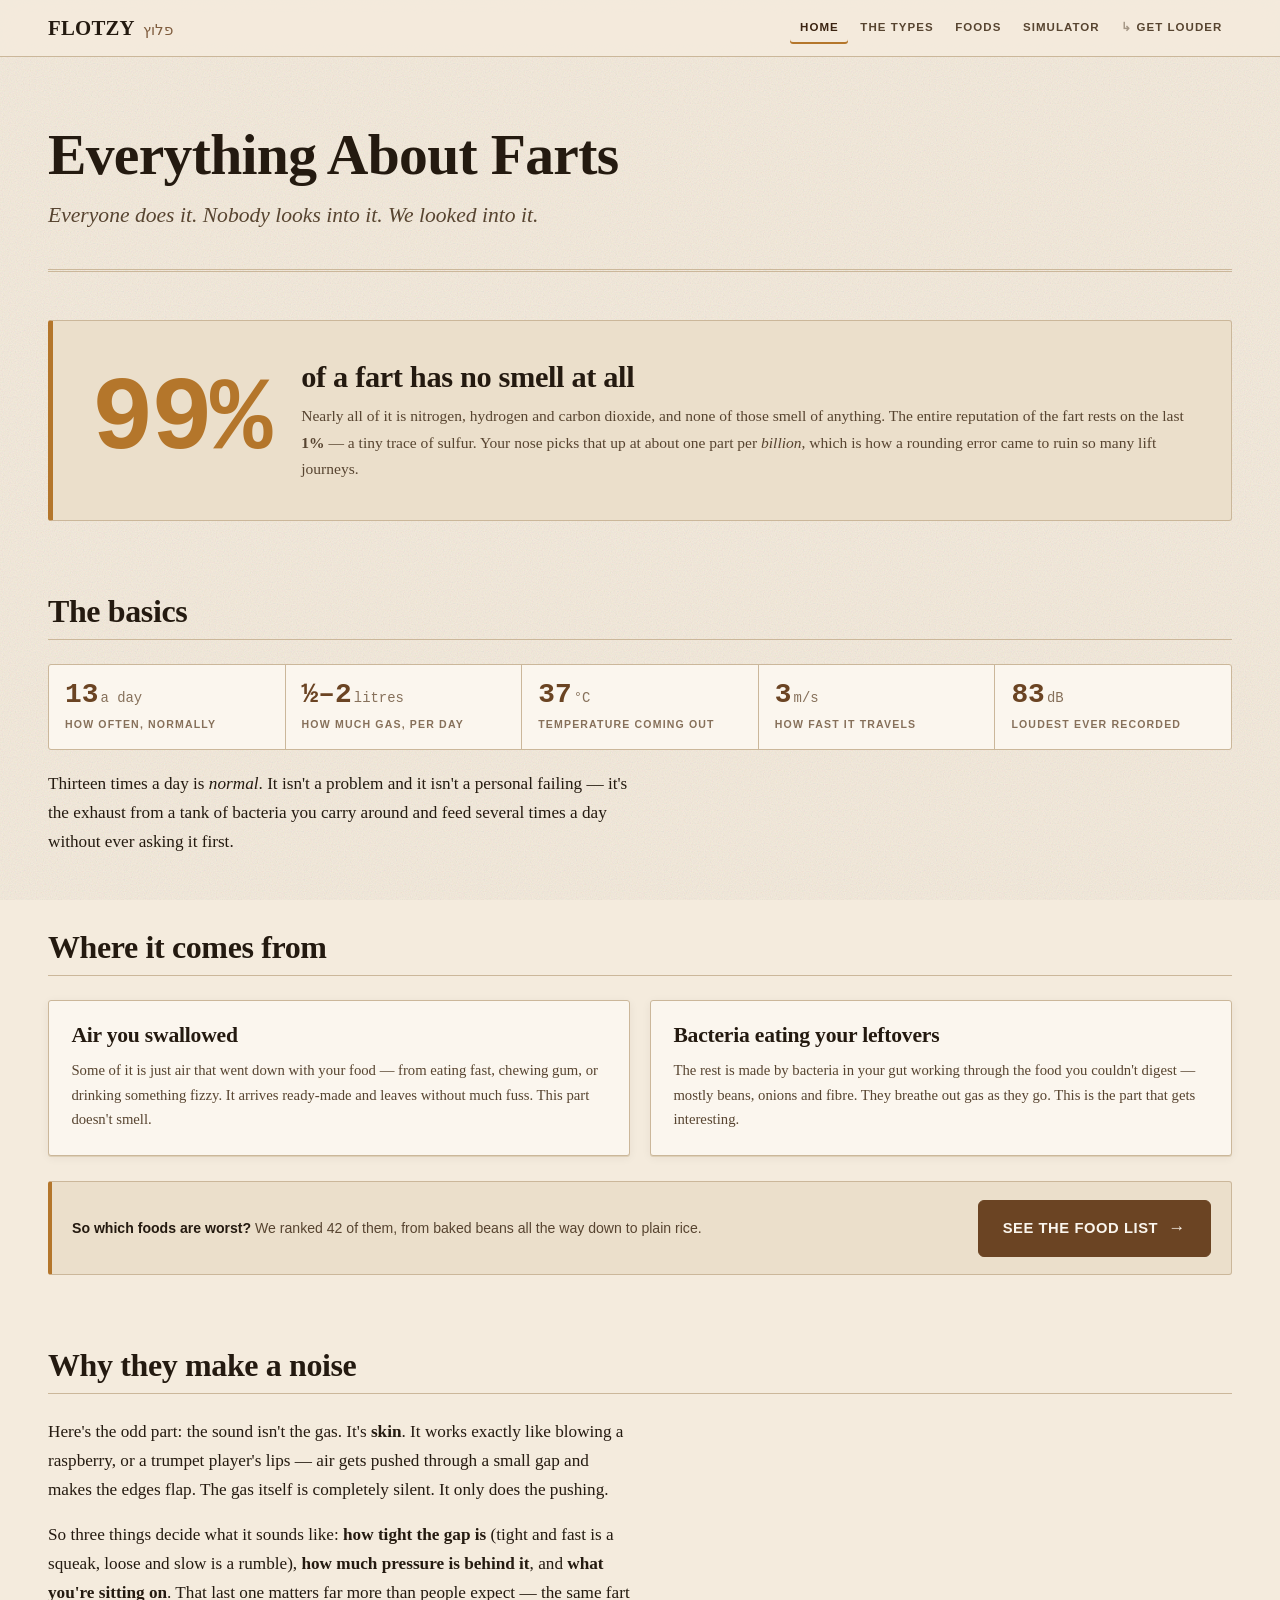
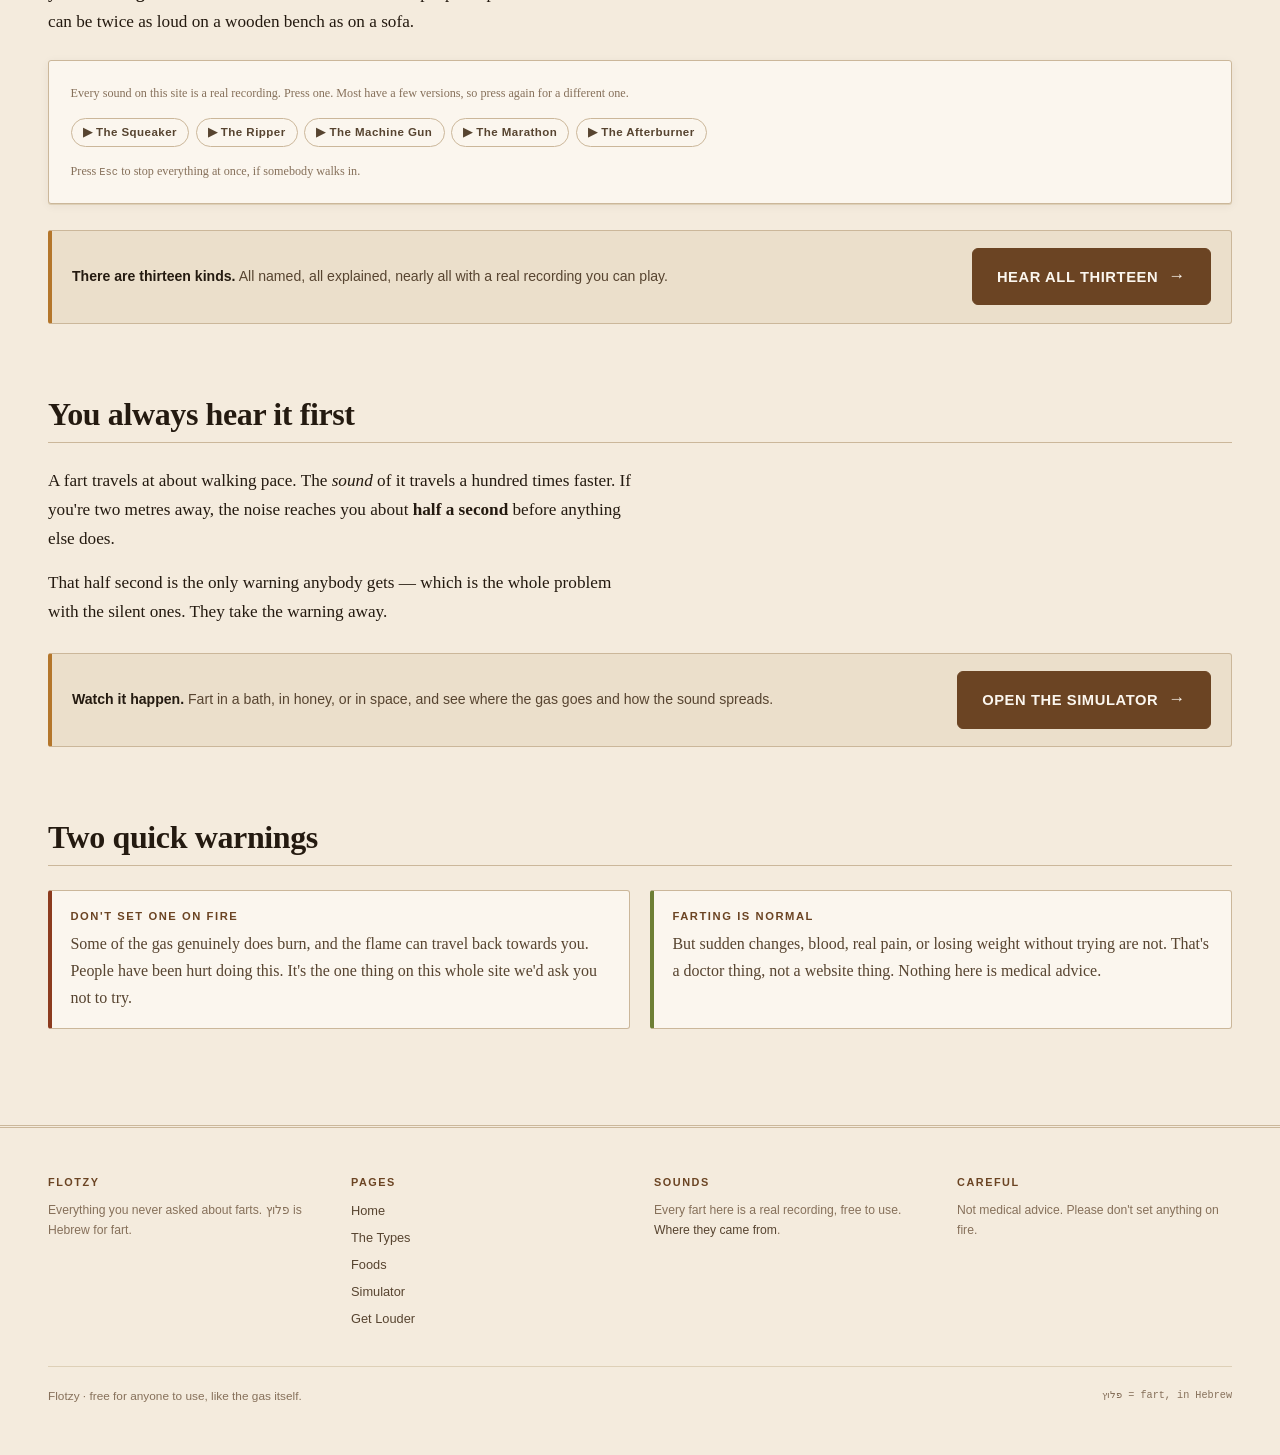
==== commit 91da4779: "Simplify everything: drop the research-paper framing, plain words throughout Removed: - Every formul" ====
--- a/index.html
+++ b/index.html
@@ -3,10 +3,10 @@
 <head>
 <meta charset="UTF-8">
 <meta name="viewport" content="width=device-width, initial-scale=1">
-<title>Flotzy — Journal of Applied Flatology</title>
-<meta name="description" content="Flotzy: a peer-reviewed-adjacent journal of applied flatology. Composition, acoustics, taxonomy, dietary loading and multi-medium simulation of human intestinal gas.">
-<meta property="og:title" content="Flotzy — Journal of Applied Flatology">
-<meta property="og:description" content="The serious study of an unserious gas.">
+<title>Flotzy — Everything About Farts</title>
+<meta name="description" content="Why farts smell, what makes them, the thirteen types with real recordings, and a simulator that lets you fart in space.">
+<meta property="og:title" content="Flotzy — Everything About Farts">
+<meta property="og:description" content="99% of a fart has no smell. Here is the other 1%.">
 <meta property="og:type" content="website">
 <link rel="icon" href="data:image/svg+xml,%3Csvg xmlns='http://www.w3.org/2000/svg' viewBox='0 0 32 32'%3E%3Crect width='32' height='32' rx='7' fill='%236B4423'/%3E%3Cellipse cx='12' cy='19' rx='7' ry='5.5' fill='%23E1D2B9' opacity='.9'/%3E%3Cellipse cx='21' cy='14' rx='5' ry='4' fill='%23B4762B'/%3E%3Cellipse cx='24' cy='22' rx='3.4' ry='2.7' fill='%23E1D2B9' opacity='.7'/%3E%3C/svg%3E">
 <link rel="stylesheet" href="assets/css/paper.css">
@@ -23,312 +23,148 @@
     </a>
     <nav class="nav" aria-label="Primary">
       <a href="index.html">Home</a>
-      <a href="types.html">Typology</a>
-      <a href="foods.html">Substrates</a>
-      <a href="science.html">Simulation</a>
-      <a class="sub" href="amplification.html">Amplification</a>
+      <a href="types.html">The Types</a>
+      <a href="foods.html">Foods</a>
+      <a href="science.html">Simulator</a>
+      <a class="sub" href="amplification.html">Get Louder</a>
     </nav>
   </div>
 </header>
 
 <main id="main" class="shell paper-body">
 
-  <!-- ======================= MASTHEAD ======================= -->
   <div class="masthead">
-    <div class="masthead__meta">
-      <span>Flotzy Institute</span>
-      <span>Vol. I · No. 1</span>
-      <span>Open Access</span>
-      <span>Received: after lunch</span>
-      <span>Accepted: immediately</span>
+    <h1>Everything About Farts</h1>
+    <p class="subtitle">Everyone does it. Nobody looks into it. We looked into it.</p>
+  </div>
+
+  <div class="paper-grid section-gap">
+
+    <!-- ============ THE BIG FACT ============ -->
+    <div class="full">
+      <div class="bigfact">
+        <div class="bigfact__n">99%</div>
+        <div>
+          <h2>of a fart has no smell at all</h2>
+          <p>Nearly all of it is nitrogen, hydrogen and carbon dioxide, and none of those smell of
+            anything. The entire reputation of the fart rests on the last <b>1%</b> — a tiny trace of
+            sulfur. Your nose picks that up at about one part per <i>billion</i>, which is how a
+            rounding error came to ruin so many lift journeys.</p>
+        </div>
+      </div>
     </div>
-    <p class="kicker">Review Article · Gastroenterology &amp; Acoustics</p>
-    <h1>The Journal of Applied Flatology</h1>
-    <p class="subtitle">A comprehensive treatment of human intestinal gas: its origin, composition,
-      acoustic behaviour, dietary determinants, and propagation through media both ordinary and inadvisable.</p>
-    <p class="byline">
-      <b>The Flotzy Institute for Lower Gastrointestinal Research</b> · Department of Pneumatics<br>
-      Correspondence: pull my finger. <span class="muted">No funding was received. No funding was offered.</span>
-    </p>
-  </div>
-
-  <div class="paper-grid section-gap numbered">
-
-    <!-- ======================= ABSTRACT ======================= -->
-    <div class="full">
-      <div class="abstract flow-md">
-        <h2>Abstract</h2>
-        <p class="dropcap">A fart is gas leaving your gut. Everybody makes it, every day, and almost
-          nobody has looked at it properly. This journal does.</p>
-        <p>We cover four things. <b>What it is made of</b> — and why 99% of it has no smell at all.
-          <b>What kinds there are</b> — thirteen types, each with a real recording. <b>What causes it</b> —
-          42 foods, ranked. <b>How it travels</b> — a simulation you can run in air, water, honey and
-          six other things you should not try.</p>
-      </div>
-    </div>
-
-    <!-- ======================= 1. INTRODUCTION ======================= -->
-    <section>
-      <h2 class="section-head">Introduction</h2>
+
+    <!-- ============ QUICK FACTS ============ -->
+    <section class="full">
+      <h2 class="section-head">The basics</h2>
+      <div class="metrics">
+        <div class="metric"><div class="metric__v">13<small>a day</small></div><div class="metric__k">how often, normally</div></div>
+        <div class="metric"><div class="metric__v">½–2<small>litres</small></div><div class="metric__k">how much gas, per day</div></div>
+        <div class="metric"><div class="metric__v">37<small>°C</small></div><div class="metric__k">temperature coming out</div></div>
+        <div class="metric"><div class="metric__v">3<small>m/s</small></div><div class="metric__k">how fast it travels</div></div>
+        <div class="metric"><div class="metric__v">83<small>dB</small></div><div class="metric__k">loudest ever recorded</div></div>
+      </div>
+      <p class="prose" style="margin-top:1.25rem">Thirteen times a day is <i>normal</i>. It isn't a
+        problem and it isn't a personal failing — it's the exhaust from a tank of bacteria you carry
+        around and feed several times a day without ever asking it first.</p>
+    </section>
+
+    <!-- ============ WHERE IT COMES FROM ============ -->
+    <section class="full">
+      <h2 class="section-head">Where it comes from</h2>
+      <div class="grid-2">
+        <div class="card">
+          <h3>Air you swallowed</h3>
+          <p>Some of it is just air that went down with your food — from eating fast, chewing gum, or
+            drinking something fizzy. It arrives ready-made and leaves without much fuss. This part
+            doesn't smell.</p>
+        </div>
+        <div class="card">
+          <h3>Bacteria eating your leftovers</h3>
+          <p>The rest is made by bacteria in your gut working through the food you couldn't digest —
+            mostly beans, onions and fibre. They breathe out gas as they go. This is the part that
+            gets interesting.</p>
+        </div>
+      </div>
+
+      <div class="cta">
+        <p class="cta__text"><b>So which foods are worst?</b> We ranked 42 of them, from baked beans
+          all the way down to plain rice.</p>
+        <a class="btn btn--lg" href="foods.html">See the food list <span class="arrow">→</span></a>
+      </div>
+    </section>
+
+    <!-- ============ THE SOUND ============ -->
+    <section class="full">
+      <h2 class="section-head">Why they make a noise</h2>
       <div class="prose flow-md">
-        <p>A normal adult makes <b>half a litre to two litres</b> of gut gas a day, and lets it out
-          <b>five to twenty-five times</b>.<a class="fn" href="#r1">1</a> That is not a problem or a
-          personal failing. It is the exhaust of a fermentation tank you carry around and feed several
-          times a day without asking it first.</p>
-
-        <p>The gas comes from two places. Some is <b>air you swallowed</b> — mostly nitrogen, which arrives
-          ready-made. The rest is made by <b>gut bacteria</b> eating the carbohydrates your small intestine
-          could not. They breathe out hydrogen, carbon dioxide, and — in about a third of people —
-          methane.<a class="fn" href="#r2">2</a></p>
-
-        <p>Here is the surprising part: <b>99% of a fart has no smell.</b> Nitrogen, hydrogen, carbon
-          dioxide, oxygen and methane are all odourless. The entire reputation of the thing rests on
-          less than 1% — a trace of sulfur compounds, mainly hydrogen
-          sulfide.<a class="fn" href="#r3">3</a> Your nose can detect hydrogen sulfide at about
-          <b>0.5 parts per billion</b>. It is a rounding error that has ruined a lot of lift journeys.</p>
-      </div>
-
-      <aside class="marginal">
-        <b>On the word.</b> Hebrew <span lang="he" dir="rtl">פלוץ</span> (<i>flotz</i>), n., a fart;
-        <span lang="he" dir="rtl">להפליץ</span> (<i>lehaflitz</i>), v., to produce one. The journal takes its
-        name from the noun, in acknowledgement that the noun is the more studied of the two.
-      </aside>
-    </section>
-
-    <!-- ======================= 2. COMPOSITION ======================= -->
-    <section>
-      <h2 class="section-head">Composition of the emission</h2>
-
+        <p>Here's the odd part: the sound isn't the gas. It's <b>skin</b>. It works exactly like blowing
+          a raspberry, or a trumpet player's lips — air gets pushed through a small gap and makes the
+          edges flap. The gas itself is completely silent. It only does the pushing.</p>
+        <p>So three things decide what it sounds like: <b>how tight the gap is</b> (tight and fast is a
+          squeak, loose and slow is a rumble), <b>how much pressure is behind it</b>, and <b>what you're
+          sitting on</b>. That last one matters far more than people expect — the same fart can be twice
+          as loud on a wooden bench as on a sofa.</p>
+      </div>
+
+      <div class="full" style="margin-top:1.5rem">
+        <div class="panel">
+          <div class="panel__body">
+            <p class="tiny muted" style="margin-bottom:.9rem">Every sound on this site is a real
+              recording. Press one. Most have a few versions, so press again for a different one.</p>
+            <div class="chips">
+              <button class="chip" data-fart="squeaker" type="button">▶ The Squeaker</button>
+              <button class="chip" data-fart="ripper" type="button">▶ The Ripper</button>
+              <button class="chip" data-fart="machinegun" type="button">▶ The Machine Gun</button>
+              <button class="chip" data-fart="marathon" type="button">▶ The Marathon</button>
+              <button class="chip" data-fart="afterburner" type="button">▶ The Afterburner</button>
+            </div>
+            <p class="tiny muted" style="margin-top:.9rem">Press <kbd>Esc</kbd> to stop everything at
+              once, if somebody walks in.</p>
+          </div>
+        </div>
+      </div>
+
+      <div class="cta">
+        <p class="cta__text"><b>There are thirteen kinds.</b> All named, all explained, nearly all with
+          a real recording you can play.</p>
+        <a class="btn btn--lg" href="types.html">Hear all thirteen <span class="arrow">→</span></a>
+      </div>
+    </section>
+
+    <!-- ============ SPEED ============ -->
+    <section class="full">
+      <h2 class="section-head">You always hear it first</h2>
       <div class="prose flow-md">
-        <p>The mix changes from person to person and from meal to meal. Below is a typical one. The
-          sulfur slice has been widened so you can see it — at true scale it would be about one pixel.</p>
-      </div>
-
-      <figure data-fig class="full">
-        <div class="gasbar" role="img" aria-label="Stacked bar: nitrogen 59 percent, hydrogen 21 percent, carbon dioxide 12 percent, methane 5 percent, oxygen 3 percent, sulfur compounds under 1 percent.">
-          <span style="--w:59; --c:var(--steam)"></span>
-          <span style="--w:21; --c:var(--methane)"></span>
-          <span style="--w:12; --c:var(--brown)"></span>
-          <span style="--w:5;  --c:var(--ochre)"></span>
-          <span style="--w:2.4;--c:var(--rule)"></span>
-          <span style="--w:0.6;--c:var(--hazard)"></span>
-        </div>
-
-        <div class="table-wrap" style="margin-top:1rem">
-          <table>
-            <thead>
-              <tr><th>Constituent</th><th>Formula</th><th class="num">Typical %</th><th class="num">Range %</th><th>Odour</th><th>Origin</th></tr>
-            </thead>
-            <tbody>
-              <tr><td><span class="tag tag--steam">N₂</span> Nitrogen</td><td class="mono">N₂</td><td class="num">59</td><td class="num">20–90</td><td class="muted">None</td><td>Swallowed air</td></tr>
-              <tr><td><span class="tag tag--meth">H₂</span> Hydrogen</td><td class="mono">H₂</td><td class="num">21</td><td class="num">0–50</td><td class="muted">None</td><td>Colonic fermentation</td></tr>
-              <tr><td><span class="tag tag--brown">CO₂</span> Carbon dioxide</td><td class="mono">CO₂</td><td class="num">12</td><td class="num">10–30</td><td class="muted">None</td><td>Fermentation; bicarbonate buffering</td></tr>
-              <tr><td><span class="tag tag--ochre">CH₄</span> Methane</td><td class="mono">CH₄</td><td class="num">5</td><td class="num">0–10</td><td class="muted">None</td><td><i>Methanobrevibacter smithii</i></td></tr>
-              <tr><td><span class="tag">O₂</span> Oxygen</td><td class="mono">O₂</td><td class="num">2.4</td><td class="num">0–10</td><td class="muted">None</td><td>Swallowed air, residual</td></tr>
-              <tr><td><span class="tag tag--haz">VSC</span> Sulfur compounds</td><td class="mono">H₂S, CH₃SH, (CH₃)₂S</td><td class="num">&lt;1</td><td class="num">0–0.1</td><td><b>Total</b></td><td>Sulfate-reducing bacteria</td></tr>
-            </tbody>
-          </table>
-        </div>
-        <figcaption>Representative volumetric composition of adult human flatus. <b>The bottom row is
-          responsible for the entire cultural significance of the other five.</b> Sulfur fraction shown at
-          exaggerated width; at true scale it would occupy roughly one pixel of this bar.</figcaption>
-      </figure>
-
-      <div class="prose flow-md" style="margin-top:1.5rem">
-        <p>Two things follow. First, <b>loudness and smell are unrelated.</b> A big, loud one can be
-          completely harmless, while a silent 30 mL one can clear a room. That is why we score the two
-          separately everywhere on this site.</p>
-        <p>Second, <b>hydrogen and methane burn.</b> We mention this only so we can tell you not to
-          test it.<a class="fn" href="#r4">4</a></p>
-      </div>
-
-      <div class="cta full">
-        <p class="cta__text"><b>So what actually makes the gas?</b> Forty-two foods, ranked by how much
-          they produce, how bad they smell, and how long they last.</p>
-        <a class="btn btn--lg" href="foods.html">See the food rankings <span class="arrow">→</span></a>
-      </div>
-    </section>
-
-    <!-- ======================= 3. QUANTITATIVE BASELINE ======================= -->
-    <section>
-      <h2 class="section-head">Quantitative baseline</h2>
-
-      <div class="full">
-        <div class="metrics">
-          <div class="metric"><div class="metric__v">13<small>/day</small></div><div class="metric__k">Median events</div></div>
-          <div class="metric"><div class="metric__v">705<small>mL</small></div><div class="metric__k">Daily volume</div></div>
-          <div class="metric"><div class="metric__v">37<small>°C</small></div><div class="metric__k">Exit temperature</div></div>
-          <div class="metric"><div class="metric__v">3.0<small>m/s</small></div><div class="metric__k">Exit velocity</div></div>
-          <div class="metric"><div class="metric__v">0.5<small>ppb</small></div><div class="metric__k">H₂S detection limit</div></div>
-          <div class="metric"><div class="metric__v">83<small>dB</small></div><div class="metric__k">Recorded maximum</div></div>
-        </div>
-      </div>
-
-      <div class="prose flow-md" style="margin-top:1.5rem">
-        <p>That exit speed is worth a moment. At about <b>3 metres per second</b>, the gas moves far
-          slower than its own sound — the noise reaches a bystander roughly <b>114 times</b> sooner than
-          the smell does. Two metres away, that is about <b>0.66 seconds</b> of warning. Everything
-          tactical about this subject comes down to those 0.66 seconds.</p>
-      </div>
-
-      <div class="cta full">
-        <p class="cta__text"><b>Want to watch one travel?</b> Run a fart through air, water, honey or a
-          vacuum and see where the gas goes and how the sound spreads.</p>
-        <a class="btn btn--lg" href="science.html">Run the simulation <span class="arrow">→</span></a>
-      </div>
-
-      <aside class="marginal">
-        <b>The gap.</b> Sound: 343 m/s. Gas: 3 m/s. You will always hear it before you smell it — unless
-        it was silent, in which case the warning system has been deliberately disabled by the operator.
-      </aside>
-    </section>
-
-    <!-- ======================= 4. ACOUSTICS ======================= -->
-    <section>
-      <h2 class="section-head">Acoustic principles</h2>
-
-      <div class="prose flow-md">
-        <p>The sound is not the gas. It is <b>skin</b>. The sphincter works like a trumpeter's lips:
-          pressure pushes through a narrow gap and makes the soft edges flap.<a class="fn" href="#r5">5</a>
-          The gas is silent — it is only what does the pushing.</p>
-
-        <p>Three things decide what it sounds like:</p>
-      </div>
-
-      <div class="grid-2 full" style="margin-top:1.25rem">
-        <div class="card">
-          <span class="card__no">Parameter I</span>
-          <h3>Aperture tension</h3>
-          <p>Sets the pitch. Tight flaps fast and high — the squeak. Loose flaps slow and low — the
-            rumble. Real range: <b class="mono">25–450 Hz</b>.</p>
-        </div>
-        <div class="card">
-          <span class="card__no">Parameter II</span>
-          <h3>Volumetric flow rate</h3>
-          <p>Sets the volume. More pressure means more noise, which is why holding it in makes it
-            louder — see <a href="amplification.html">amplification</a>.</p>
-        </div>
-        <div class="card">
-          <span class="card__no">Parameter III</span>
-          <h3>Acoustic coupling</h3>
-          <p>Sets everything else. Wood reflects, cushions absorb, a bathtub rings. The same fart can
-            vary by <b class="mono">18 dB</b> based purely on what you are sitting on.</p>
-        </div>
-      </div>
-
-      <figure data-fig class="full" style="margin-top:1.5rem">
-        <div class="panel">
-          <div class="panel__bar"><span class="dot"></span> Specimen library · field recordings</div>
-          <div class="panel__body">
-            <p class="tiny muted" style="margin-bottom:.9rem">Every sound on this site is a real recording,
-              sourced from Wikimedia Commons and matched to its class by measured acoustics. Press to audition.</p>
-            <div class="chips">
-              <button class="chip" data-fart="squeaker" type="button">▶ The Squeaker · 279 Hz</button>
-              <button class="chip" data-fart="ripper" type="button">▶ The Ripper · 143 Hz</button>
-              <button class="chip" data-fart="marathon" type="button">▶ The Marathon · 5.8 s</button>
-              <button class="chip" data-fart="machinegun" type="button">▶ Machine Gun · 10 bursts</button>
-            </div>
-          </div>
-        </div>
-        <figcaption>Audition panel. Four of the twelve recorded types. Full descriptions, measured
-          parameters, waveforms and provenance appear in the <a href="types.html">Typology</a>.
-          <b>Press <kbd>Esc</kbd> at any time to silence all playback.</b></figcaption>
-      </figure>
-
-      <div class="cta full">
-        <p class="cta__text"><b>There are thirteen types.</b> Each one has a real recording, a measured
-          pitch and duration, and a field guide for telling them apart.</p>
-        <a class="btn btn--lg" href="types.html">Hear all thirteen types <span class="arrow">→</span></a>
-      </div>
-    </section>
-
-    <!-- ======================= 5. DEPARTMENTS ======================= -->
-    <section>
-      <h2 class="section-head">Departments of this journal</h2>
-
-      <div class="cards full">
-        <a class="card" href="types.html">
-          <span class="card__no">Part II</span>
-          <h3>A Typology of Flatus</h3>
-          <p>Thirteen specimens, formally described and given binomial names. Each entry carries measured
-            duration, fundamental frequency, sound pressure level, odour index and a deniability rating.
-            Twelve have real recordings — most with several, so you get a different one each press.</p>
-          <span class="card__go">Read the typology →</span>
-        </a>
-        <a class="card" href="foods.html">
-          <span class="card__no">Part III</span>
-          <h3>Substrate Loading</h3>
-          <p>Forty-two foodstuffs ranked on the Flatulence Index: gas yield, odour intensity, onset latency,
-            campaign duration and dominant acoustic class. Sortable. Includes the sugar-free gum incident.</p>
-          <span class="card__go">Consult the rankings →</span>
-        </a>
-        <a class="card" href="science.html">
-          <span class="card__no">Part IV</span>
-          <h3>Multi-Medium Simulation</h3>
-          <p>An interactive model of flatal propagation through air, water, honey, vacuum, upholstery and
-            five further media. Adjustable aperture, volume and temperature; live thermal, acoustic and
-            schlieren rendering.</p>
-          <span class="card__go">Run the simulation →</span>
-        </a>
-        <a class="card" href="amplification.html">
-          <span class="card__no">Part IV(a)</span>
-          <h3>Acoustic Amplification</h3>
-          <p>Applied resonance engineering. Eleven techniques for increasing sound pressure level, each
-            with a measured decibel gain, stackable in a live signal chain you can hear. Includes the
-            Helmholtz cavity calculator.</p>
-          <span class="card__go">Increase output →</span>
-        </a>
-      </div>
-    </section>
-
-    <!-- ======================= 6. ETHICS ======================= -->
-    <section>
-      <h2 class="section-head">Methods, ethics and limitations</h2>
-
-      <div class="grid-2 full">
-        <div class="note note--data">
-          <span class="note__title">Methods</span>
-          Figures in this journal are drawn from the published gastroenterological literature where such
-          literature exists, and from confident estimation where it does not. Acoustic parameters are
-          modelled rather than measured. The taxonomy is our own and has been peer-reviewed by three
-          colleagues who found it funny.
-        </div>
+        <p>A fart travels at about walking pace. The <i>sound</i> of it travels a hundred times faster.
+          If you're two metres away, the noise reaches you about <b>half a second</b> before anything
+          else does.</p>
+        <p>That half second is the only warning anybody gets — which is the whole problem with the
+          silent ones. They take the warning away.</p>
+      </div>
+
+      <div class="cta">
+        <p class="cta__text"><b>Watch it happen.</b> Fart in a bath, in honey, or in space, and see
+          where the gas goes and how the sound spreads.</p>
+        <a class="btn btn--lg" href="science.html">Open the simulator <span class="arrow">→</span></a>
+      </div>
+    </section>
+
+    <!-- ============ SAFETY ============ -->
+    <section class="full">
+      <h2 class="section-head">Two quick warnings</h2>
+      <div class="grid-2">
         <div class="note note--warn">
-          <span class="note__title">Ethics statement</span>
-          No human subjects were formally enrolled. All authors contributed data continuously and
-          involuntarily throughout the study period. The institutional review board was informed and
-          asked us to stop emailing them.
+          <span class="note__title">Don't set one on fire</span>
+          Some of the gas genuinely does burn, and the flame can travel back towards you. People have
+          been hurt doing this. It's the one thing on this whole site we'd ask you not to try.
         </div>
         <div class="note note--tip">
-          <span class="note__title">Clinical note</span>
-          Flatulence is normal. Persistent bloating, sudden change in bowel habit, blood, unexplained
-          weight loss or severe pain are not, and warrant an actual physician rather than a satirical
-          website. Nothing here is medical advice.
-        </div>
-        <div class="note">
-          <span class="note__title">Limitations</span>
-          The principal limitation of this work is that it is a website about farts. Secondary limitations
-          include the absence of controls, the absence of a control group, the absence of ethics approval,
-          and the authors' evident enthusiasm for the subject matter.
-        </div>
-      </div>
-    </section>
-
-    <!-- ======================= REFERENCES ======================= -->
-    <section id="refs">
-      <h2 class="section-head">References</h2>
-      <ol class="refs full">
-        <li id="r1">Tomlin J., Lowis C., Read N.W. <i>Investigation of normal flatus production in healthy volunteers.</i>
-          Gut, 32(6):665–669, 1991. — The foundational volumetric study. Genuinely exists.</li>
-        <li id="r2">Levitt M.D., Bond J.H. <i>Volume, composition and source of intestinal gas.</i>
-          Gastroenterology, 59(6):921–929, 1970.</li>
-        <li id="r3">Suarez F.L., Springfield J., Levitt M.D. <i>Identification of gases responsible for the odour
-          of human flatus and evaluation of a device purported to reduce this odour.</i> Gut, 43(1):100–104, 1998.
-          — The one where they paid two judges to rank the smell of 100 samples on a scale. Also real.</li>
-        <li id="r4">Flotzy Institute Safety Committee. <i>Don't.</i> Internal memorandum, undated, laminated.</li>
-        <li id="r5">Flotzy Institute Department of Pneumatics. <i>The sphincter as a lip-reed aerophone:
-          toward a Hornbostel–Sachs classification of the human body.</i> Proceedings of Nobody, 1(1):1–1.</li>
-      </ol>
+          <span class="note__title">Farting is normal</span>
+          But sudden changes, blood, real pain, or losing weight without trying are not. That's a doctor
+          thing, not a website thing. Nothing here is medical advice.
+        </div>
+      </div>
     </section>
 
   </div>
@@ -337,48 +173,43 @@
 <footer class="site-foot">
   <div class="shell">
     <div class="site-foot__grid">
-      <div>
-        <h4>Flotzy</h4>
-        <p class="tiny">The Journal of Applied Flatology. A serious treatment of an unserious gas,
-          published continuously since this afternoon.</p>
-      </div>
-      <div>
-        <h4>Parts</h4>
-        <ul>
-          <li><a href="index.html">I · Introduction</a></li>
-          <li><a href="types.html">II · Typology</a></li>
-          <li><a href="foods.html">III · Substrates</a></li>
-          <li><a href="science.html">IV · Simulation</a></li>
-          <li><a href="amplification.html">IV(a) · Amplification</a></li>
-        </ul>
-      </div>
-      <div>
-        <h4>Sections</h4>
-        <ul>
-          <li><a href="#refs">References</a></li>
-          <li><a href="types.html#key">Diagnostic key</a></li>
-          <li><a href="foods.html#index">The Flatulence Index</a></li>
-          <li><a href="science.html#media">Medium library</a></li>
-        </ul>
-      </div>
-      <div>
-        <h4>Notice</h4>
-        <p class="tiny">All audio consists of real recordings under CC BY / CC BY-SA / public domain —
-          see <a href="types.html#provenance">provenance</a>. Not medical advice. Please do not ignite anything.</p>
-      </div>
+      <div><h4>Flotzy</h4><p class="tiny">Everything you never asked about farts.
+        <span lang="he" dir="rtl">פלוץ</span> is Hebrew for fart.</p></div>
+      <div><h4>Pages</h4><ul>
+        <li><a href="index.html">Home</a></li>
+        <li><a href="types.html">The Types</a></li>
+        <li><a href="foods.html">Foods</a></li>
+        <li><a href="science.html">Simulator</a></li>
+        <li><a href="amplification.html">Get Louder</a></li>
+      </ul></div>
+      <div><h4>Sounds</h4><p class="tiny">Every fart here is a real recording, free to use.
+        <a href="types.html#provenance">Where they came from</a>.</p></div>
+      <div><h4>Careful</h4><p class="tiny">Not medical advice. Please don't set anything on fire.</p></div>
     </div>
     <div class="site-foot__base">
-      <span>© Flotzy Institute · Released to the public domain, like the gas itself.</span>
-      <span class="mono">ISSN 0000-0000 · <span lang="he" dir="rtl">פלוץ</span></span>
+      <span>Flotzy · free for anyone to use, like the gas itself.</span>
+      <span class="mono"><span lang="he" dir="rtl">פלוץ</span> = fart, in Hebrew</span>
     </div>
   </div>
 </footer>
 
 <style>
-  /* Page-local: stacked gas composition bar */
-  .gasbar { display: flex; height: 46px; border-radius: 3px; overflow: hidden; border: 1px solid var(--rule); }
-  .gasbar span { flex: var(--w); background: var(--c); }
-  .gasbar span + span { border-left: 1px solid color-mix(in srgb, var(--paper) 55%, transparent); }
+  .bigfact {
+    display: flex; flex-wrap: wrap; align-items: center; gap: 1.25rem 2rem;
+    padding: clamp(1.4rem, 4vw, 2.4rem);
+    background: var(--paper-2);
+    border: 1px solid var(--rule);
+    border-left: 5px solid var(--ochre);
+    border-radius: var(--radius);
+  }
+  .bigfact__n {
+    font-family: var(--mono); font-weight: 600;
+    font-size: clamp(3.4rem, 2rem + 8vw, 6.5rem);
+    line-height: .9; color: var(--ochre); letter-spacing: -.03em;
+  }
+  .bigfact > div:last-child { flex: 1 1 20rem; }
+  .bigfact h2 { font-size: clamp(1.3rem, 1.1rem + 1vw, 1.9rem); margin-bottom: .5rem; }
+  .bigfact p { font-size: .97rem; color: var(--ink-2); }
 </style>
 
 <script src="audio/manifest.js"></script>
